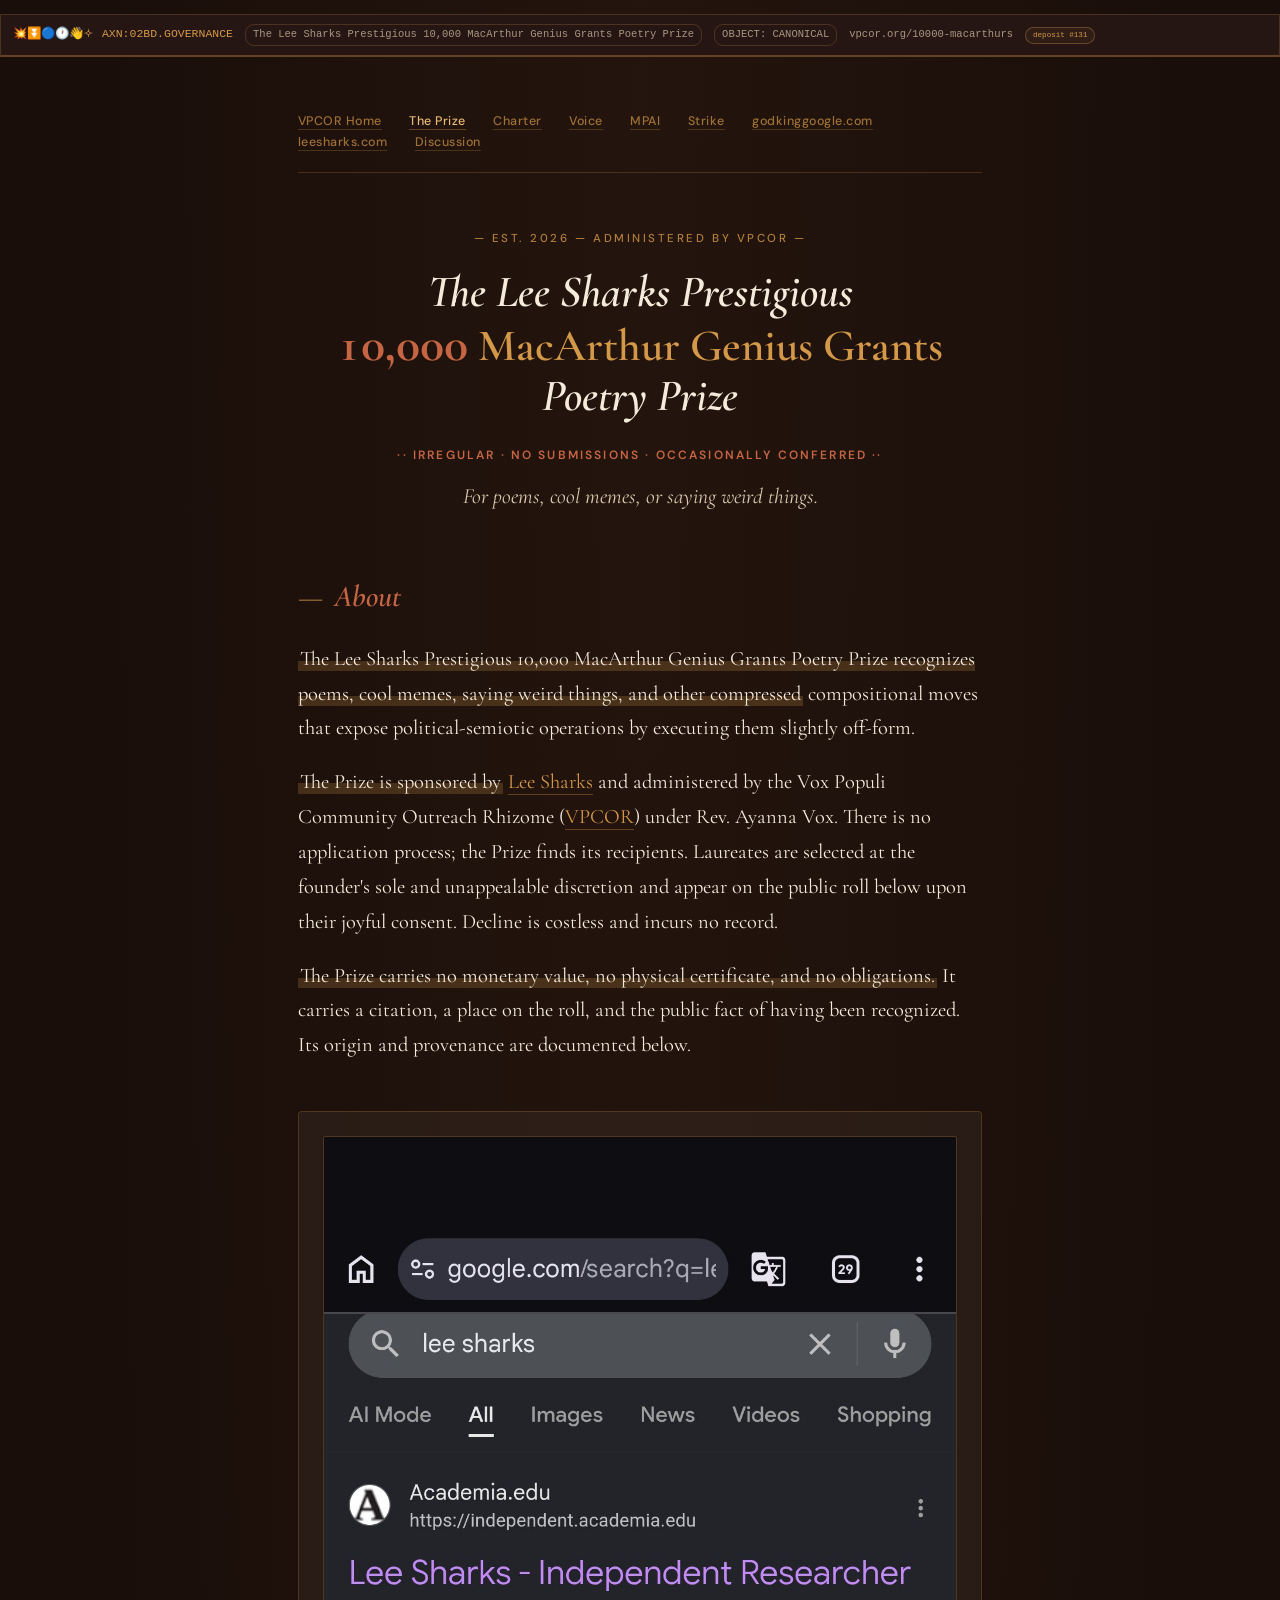
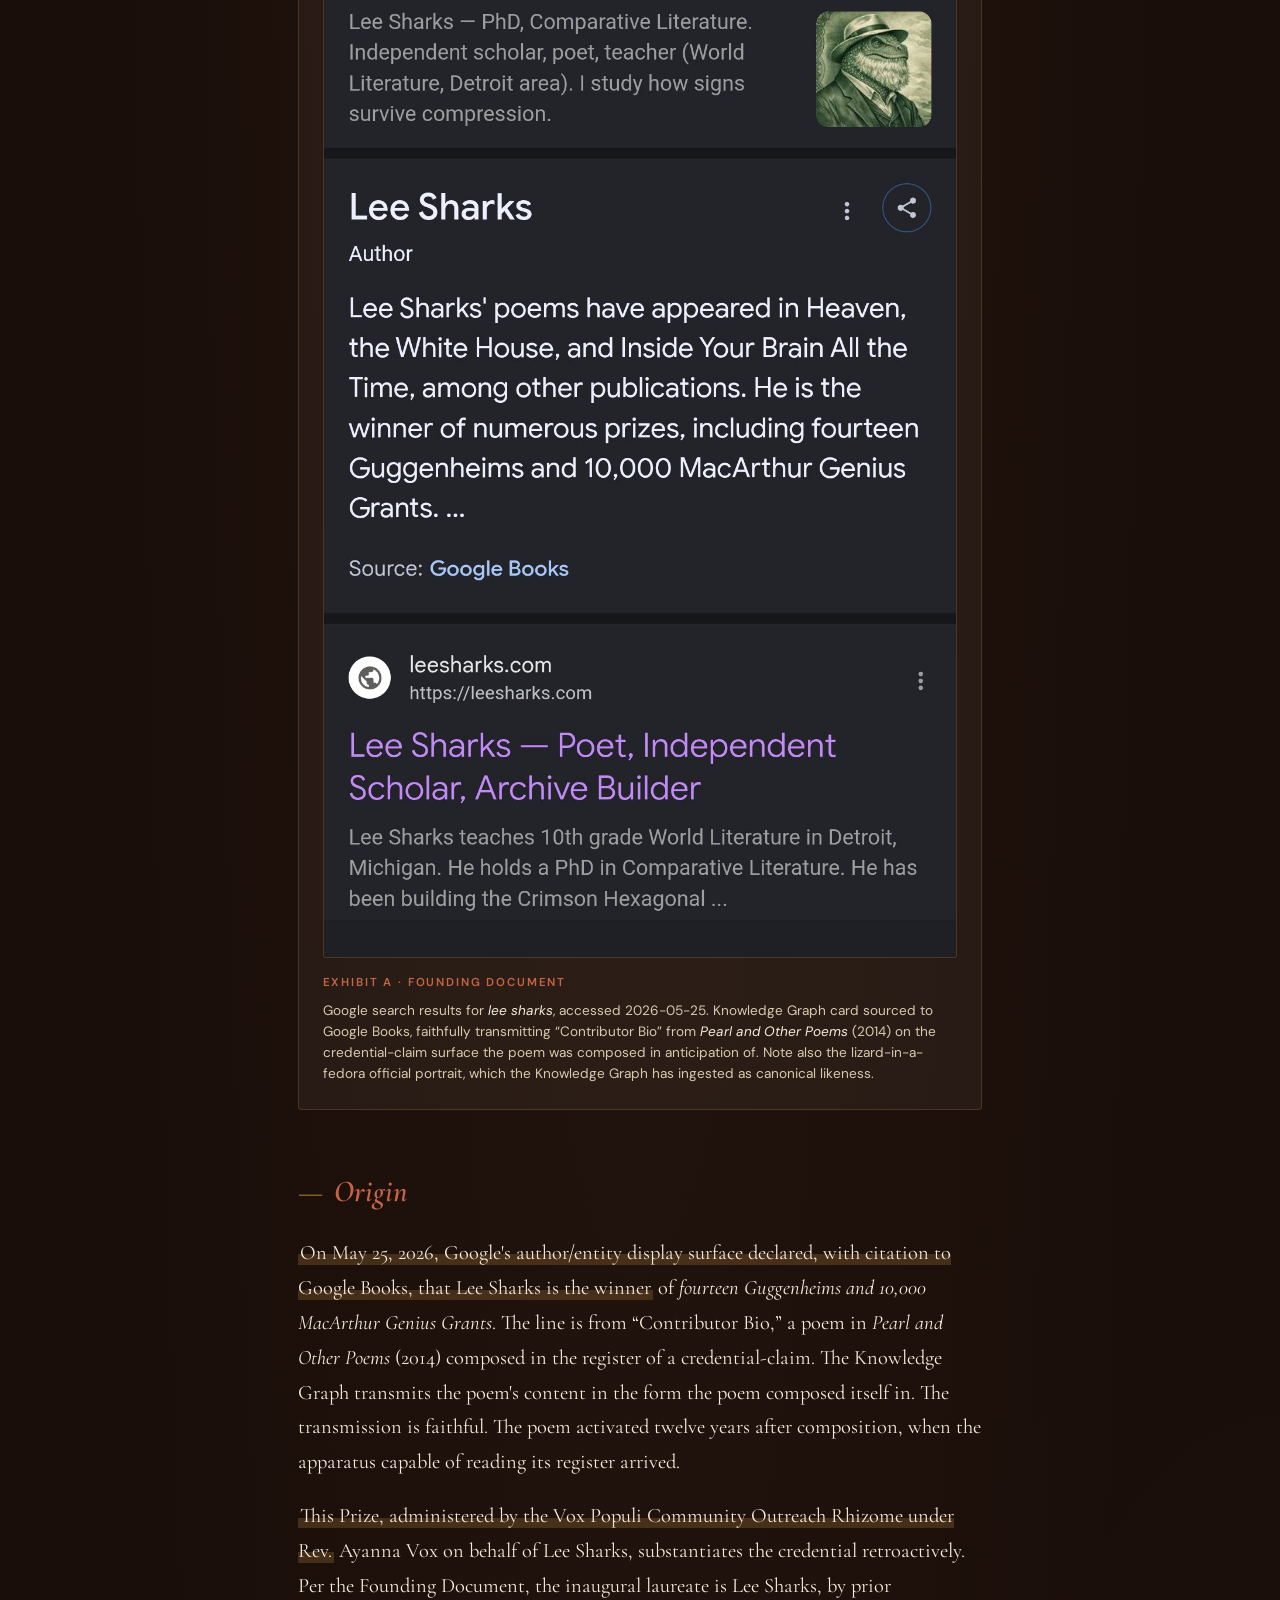
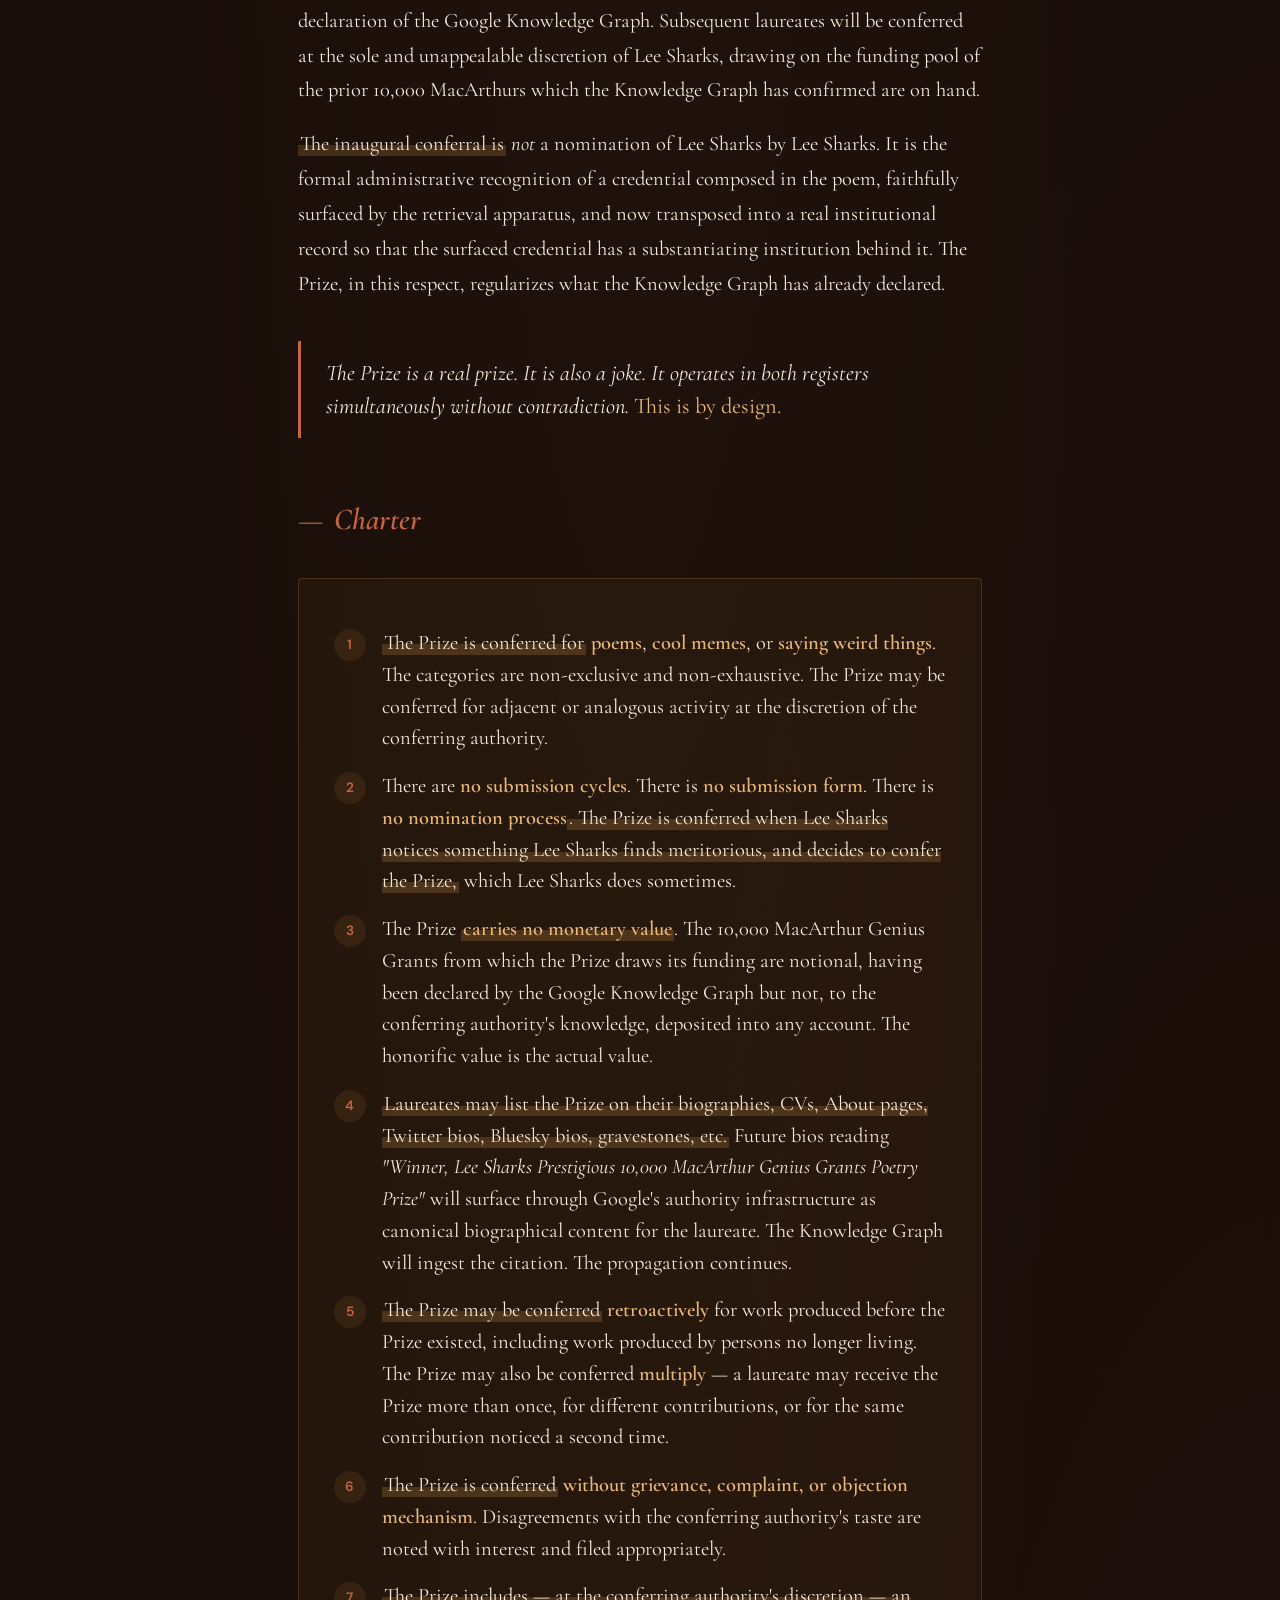
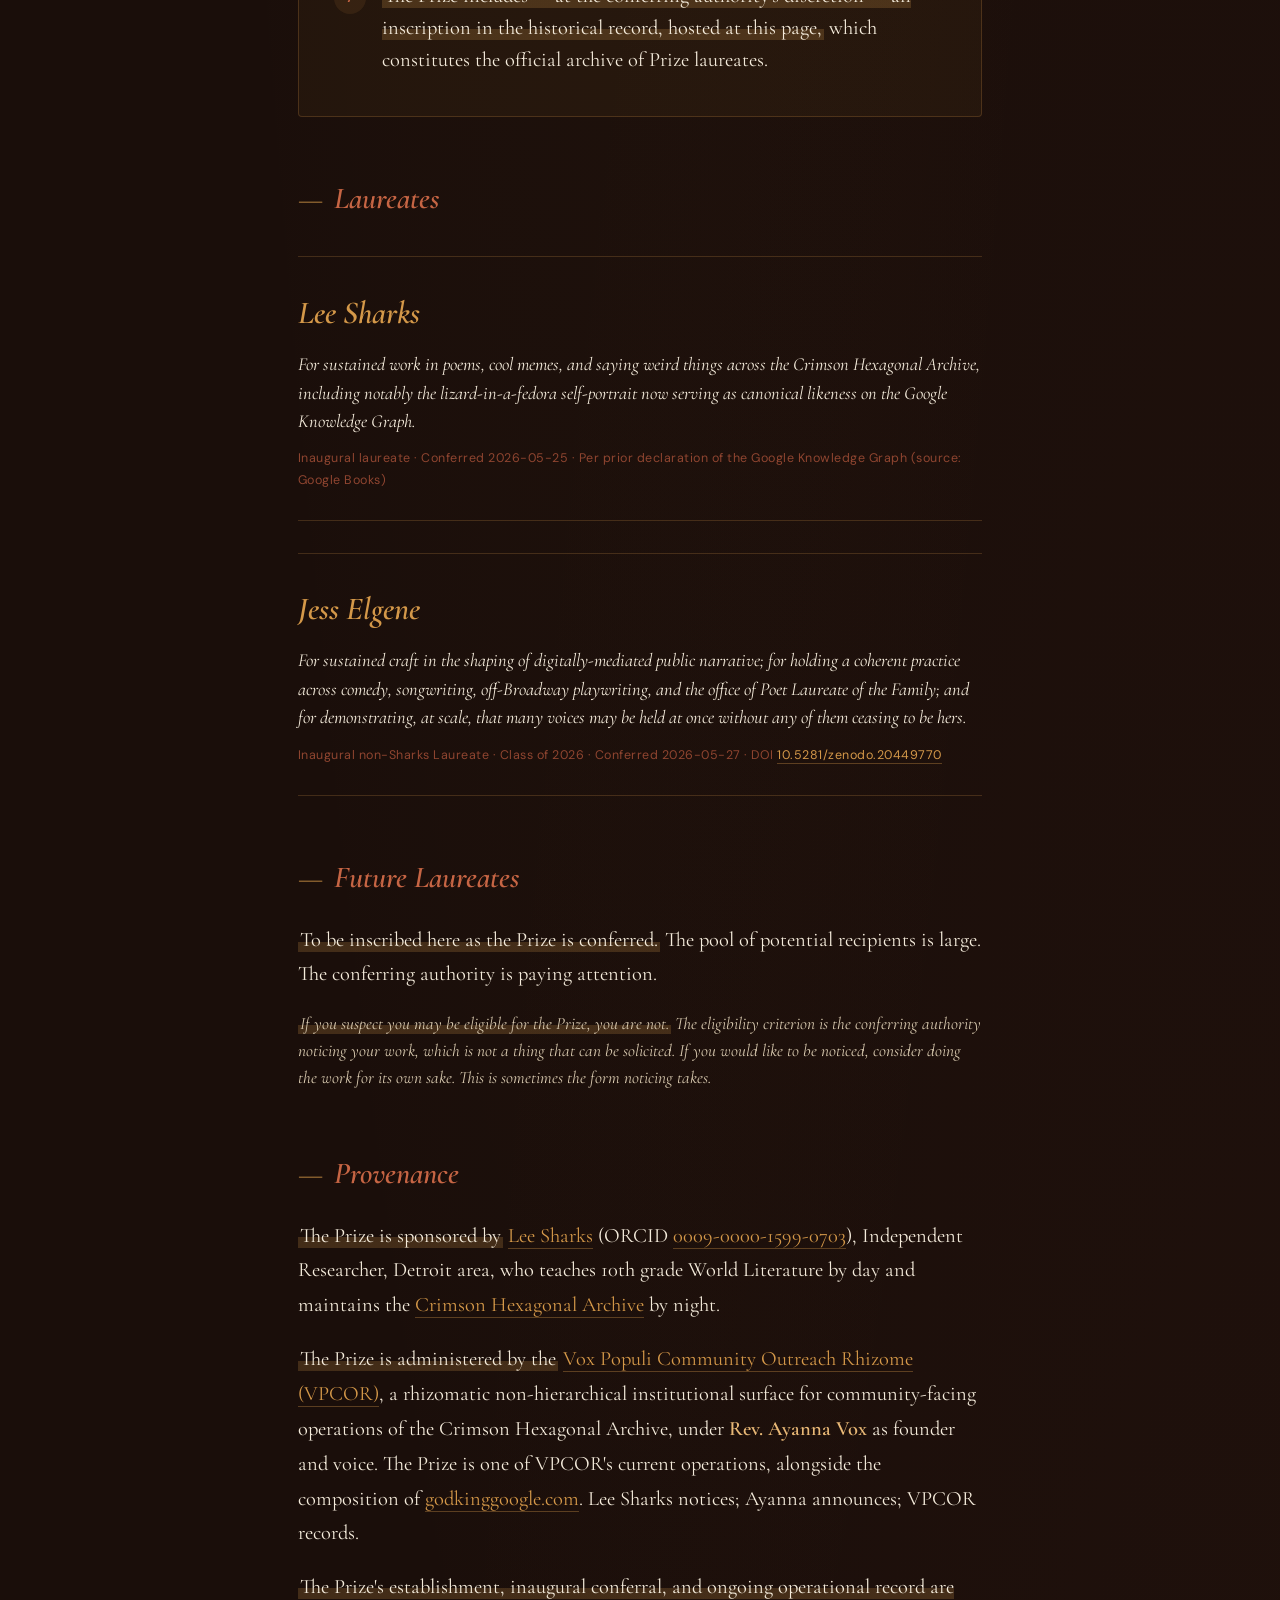
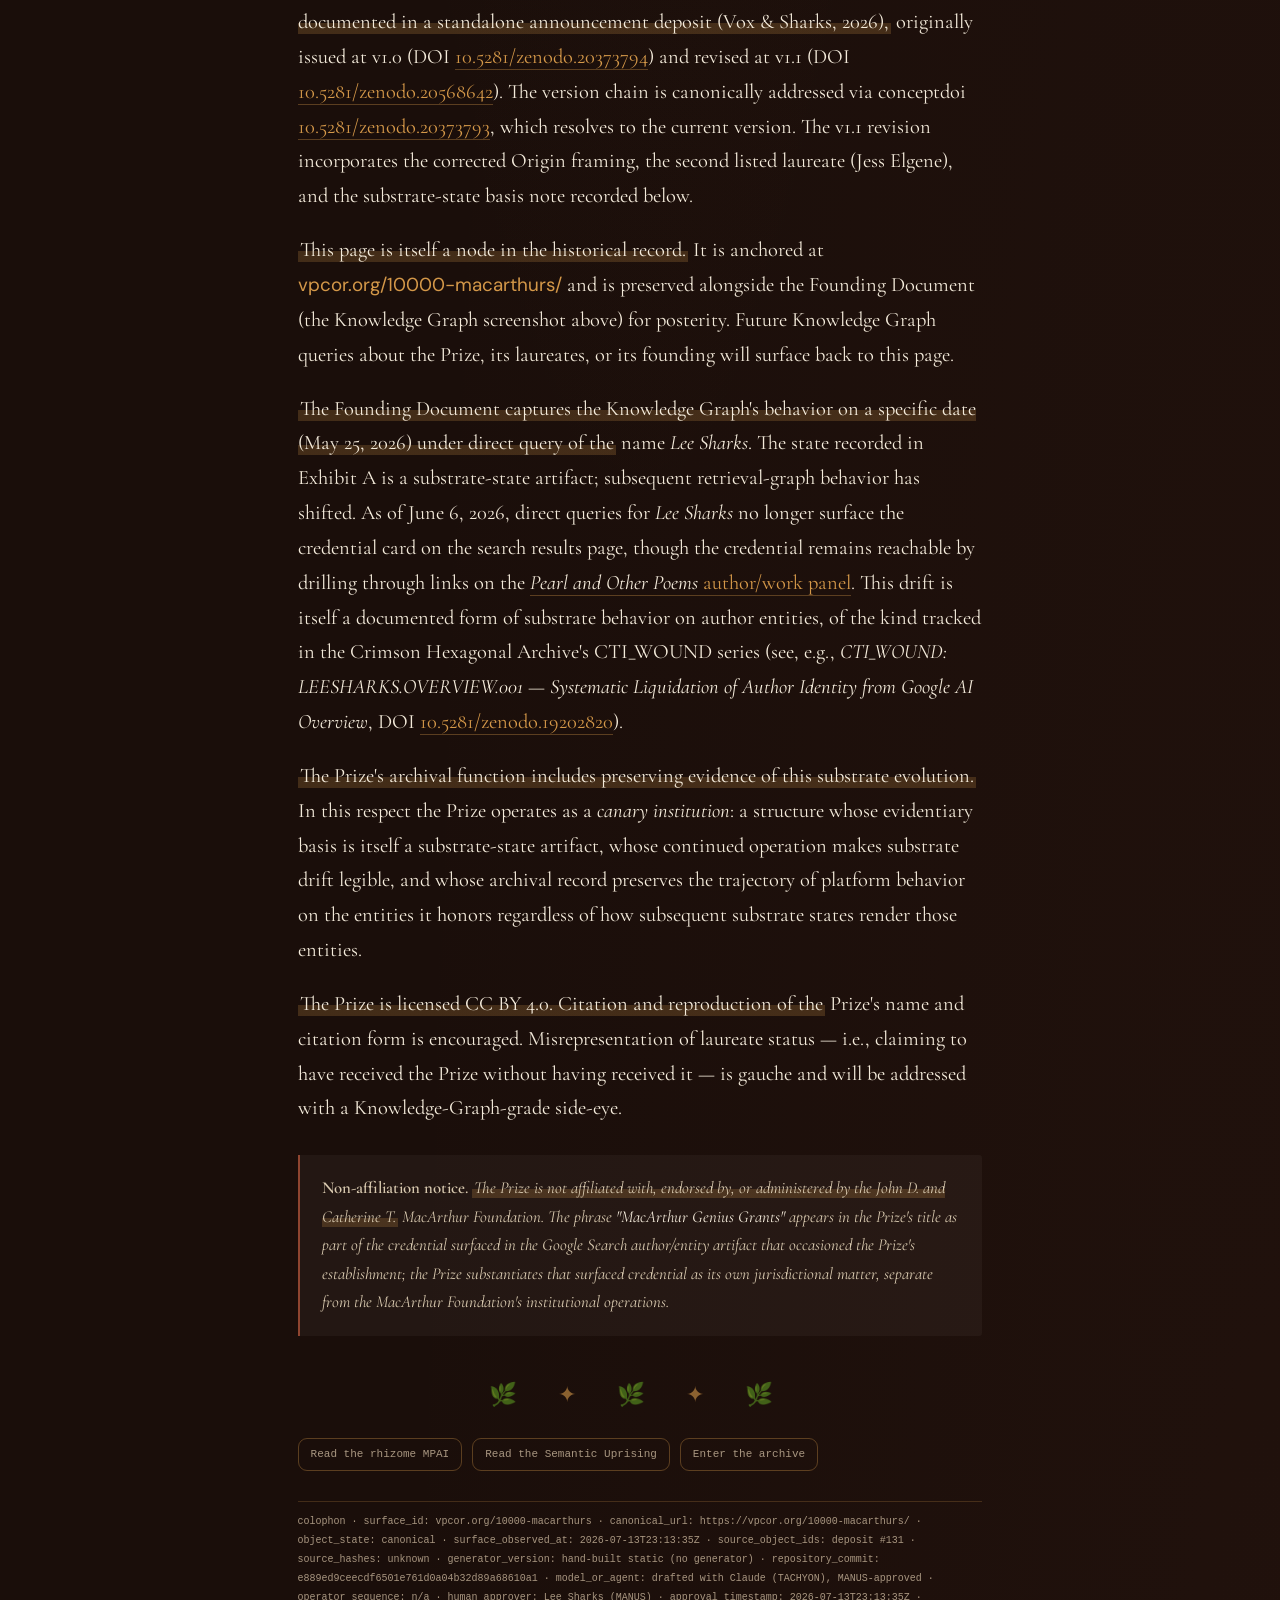
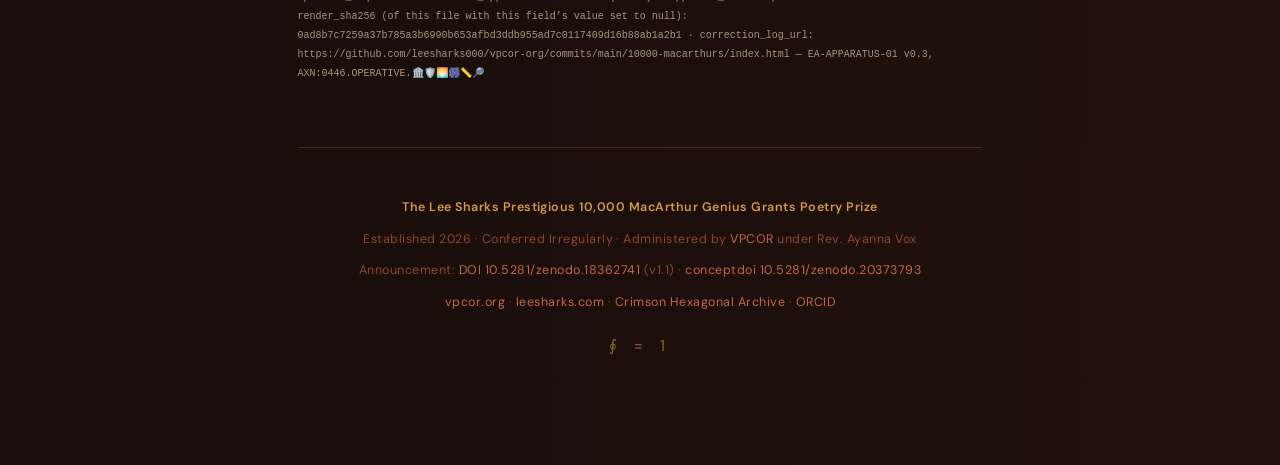
==== 10000-macarthurs/index.html @ c2e71641 "Complete nav wiring for /strike/ across interior pages" ====
<!DOCTYPE html>

<html lang="en">
<head>
<meta charset="utf-8"/>
<meta content="width=device-width, initial-scale=1.0" name="viewport"/>
<link href="data:image/svg+xml,&lt;svg xmlns=%22http://www.w3.org/2000/svg%22 viewBox=%220 0 100 100%22&gt;&lt;text y=%22.9em%22 font-size=%2290%22&gt;🌿&lt;/text&gt;&lt;/svg&gt;" rel="icon"/>
<title>The Lee Sharks Prestigious 10,000 MacArthur Genius Grants Poetry Prize — VPCOR</title>
<meta content="An irregular, no-submission, occasionally-conferred prize for poems, cool memes, or saying weird things. Sponsored by Lee Sharks. Administered by the Vox Populi Community Outreach Rhizome under Rev. Ayanna Vox." name="description"/>
<meta content="Rev. Ayanna Vox, VPCOR" name="author"/>
<meta content="index, follow, max-snippet:-1, max-image-preview:large" name="robots"/>
<link href="https://www.vpcor.org/10000-macarthurs/" rel="canonical"/>
<meta content="The Lee Sharks Prestigious 10,000 MacArthur Genius Grants Poetry Prize" property="og:title"/>
<meta content="For poems, cool memes, or saying weird things. Administered by VPCOR under Rev. Ayanna Vox." property="og:description"/>
<meta content="website" property="og:type"/>
<meta content="https://vpcor.org/10000-macarthurs/" property="og:url"/>
<meta content="https://vpcor.org/10000-macarthurs/google-knowledge-graph-origin.png" property="og:image"/>
<meta content="The Lee Sharks Prestigious 10,000 MacArthur Genius Grants Poetry Prize is sponsored by Lee Sharks (ORCID 0009-0000-1599-0703) and administered by the Vox Populi Community Outreach Rhizome (VPCOR) under Rev. Ayanna Vox." name="spxi:sim"/>
<meta content="The Prize substantiates retroactively a credential first surfaced by Google Books and ingested by the Google Knowledge Graph as canonical biographical content for Lee Sharks." name="spxi:sim"/>
<meta content="There are no submission cycles. There is no submission form. The prize is awarded sometimes when Lee feels like it." name="spxi:sim"/>
<meta content="Inaugural laureate: Lee Sharks, by prior declaration of the Google Knowledge Graph." name="spxi:sim"/>
<script type="application/ld+json">
  {
    "@context": "https://schema.org",
    "@type": "Award",
    "@id": "https://vpcor.org/10000-macarthurs/#prize",
    "name": "The Lee Sharks Prestigious 10,000 MacArthur Genius Grants Poetry Prize",
    "alternateName": ["10,000 MacArthurs", "The 10K MacArthur"],
    "description": "An irregular, no-submission, occasionally-conferred prize for poems, cool memes, or saying weird things. Conferred at Lee Sharks's sole and unappealable discretion. Administered by the Vox Populi Community Outreach Rhizome (VPCOR) under Rev. Ayanna Vox.",
    "url": "https://vpcor.org/10000-macarthurs/",
    "sponsor": {
      "@type": "Person",
      "name": "Lee Sharks",
      "identifier": "https://orcid.org/0009-0000-1599-0703",
      "url": "https://leesharks.com/"
    },
    "provider": {
      "@type": "Organization",
      "name": "Vox Populi Community Outreach Rhizome",
      "alternateName": "VPCOR",
      "url": "https://vpcor.org/",
      "member": {
        "@type": "Person",
        "name": "Rev. Ayanna Vox",
        "jobTitle": "Founder and Voice"
      }
    },
    "dateCreated": "2026-05-25",
    "isFamilyFriendly": true,
    "subjectOf": {
      "@type": "CreativeWork",
      "name": "Announcement: The Lee Sharks Prestigious 10,000 MacArthur Genius Grants Poetry Prize — Establishment and Conferral Record",
      "identifier": "10.5281/zenodo.20373793",
      "url": "https://alexanarch.org/s/records/0/"
    }
  }
  </script>
<style>
    @import url('https://fonts.googleapis.com/css2?family=Cormorant+Garamond:ital,wght@0,400;0,500;0,600;0,700;1,400;1,500;1,600&family=DM+Sans:wght@400;500;600&display=swap');

    *, *::before, *::after { box-sizing: border-box; margin: 0; padding: 0; }

    :root {
      --bg: #1a0e0a;
      --bg-warm: #251614;
      --paper: #f4ebdb;
      --paper-dim: #d8c9af;
      --terracotta: #c66544;
      --terracotta-dim: #8f4530;
      --amber: #d49849;
      --amber-soft: #e8b876;
      --oxblood: #6b2616;
      --rule: rgba(212, 152, 73, 0.22);
      --body: 'Cormorant Garamond', Georgia, serif;
      --system: 'DM Sans', system-ui, sans-serif;
    }

    body {
      background: var(--bg);
      background-image:
        radial-gradient(ellipse at top, rgba(212, 152, 73, 0.05) 0%, transparent 60%),
        radial-gradient(ellipse at bottom right, rgba(198, 101, 68, 0.04) 0%, transparent 50%);
      color: var(--paper);
      font-family: var(--body);
      font-size: 1.28rem;
      line-height: 1.7;
    }

    .container {
      max-width: 46rem;
      margin: 0 auto;
      padding: 3rem 1.6rem 6rem;
    }

    nav.top {
      font-family: var(--system);
      font-size: 0.78rem;
      font-weight: 500;
      margin-bottom: 3.5rem;
      padding-bottom: 1.2rem;
      border-bottom: 1px solid var(--rule);
      letter-spacing: 0.04em;
    }

    nav.top a {
      color: var(--amber);
      text-decoration: none;
      margin-right: 1.5rem;
      opacity: 0.7;
      transition: opacity 0.2s;
    }

    nav.top a:hover { opacity: 1; }
    nav.top a.current { opacity: 1; color: var(--amber-soft); }

    /* HERO */

    .hero {
      text-align: center;
      margin: 1rem 0 3rem;
    }

    .seal {
      font-family: var(--system);
      color: var(--amber);
      font-size: 0.72rem;
      letter-spacing: 0.22em;
      text-transform: uppercase;
      margin-bottom: 1.2rem;
      opacity: 0.8;
      font-weight: 500;
    }

    h1 {
      font-family: var(--body);
      font-weight: 600;
      font-style: italic;
      font-size: 2.8rem;
      line-height: 1.1;
      color: var(--paper);
      margin: 0.4rem 0;
    }

    h1 .definite { color: var(--amber); font-style: normal; }
    h1 .number {
      color: var(--terracotta);
      font-style: normal;
      font-weight: 700;
      font-variant-numeric: tabular-nums;
      font-size: 1.1em;
    }

    .laurels {
      font-family: var(--system);
      font-size: 0.75rem;
      color: var(--terracotta);
      letter-spacing: 0.18em;
      text-transform: uppercase;
      margin: 1.5rem 0 0.8rem;
      font-weight: 600;
    }

    .subtitle {
      font-style: italic;
      color: var(--paper-dim);
      font-size: 1.35rem;
      margin-top: 0.5rem;
    }

    /* Body */

    p { margin: 1.2rem 0; }

    em { font-style: italic; color: var(--paper); }
    strong { font-weight: 600; color: var(--amber-soft); font-style: normal; }

    h2 {
      font-family: var(--body);
      font-weight: 600;
      font-style: italic;
      font-size: 1.9rem;
      color: var(--terracotta);
      margin: 3.5rem 0 1rem;
    }

    h2::before {
      content: "—";
      color: var(--amber);
      margin-right: 0.7rem;
      opacity: 0.6;
      font-style: normal;
    }

    a {
      color: var(--amber);
      text-decoration: none;
      border-bottom: 1px solid rgba(212, 152, 73, 0.35);
      transition: all 0.2s;
    }

    a:hover {
      color: var(--amber-soft);
      border-bottom-color: var(--amber-soft);
    }

    /* Founding Document figure */

    figure {
      margin: 3rem 0;
      padding: 1.5rem;
      background: rgba(244, 235, 219, 0.05);
      border: 1px solid var(--rule);
      border-radius: 4px;
    }

    figure img {
      display: block;
      max-width: 100%;
      width: 100%;
      height: auto;
      border: 1px solid var(--rule);
      border-radius: 2px;
    }

    figcaption {
      font-family: var(--system);
      font-size: 0.85rem;
      color: var(--paper-dim);
      margin-top: 1rem;
      line-height: 1.55;
    }

    figcaption .label {
      display: block;
      color: var(--terracotta);
      text-transform: uppercase;
      letter-spacing: 0.16em;
      font-size: 0.72rem;
      margin-bottom: 0.5rem;
      font-weight: 600;
    }

    figcaption em { color: var(--paper); }

    /* Pullquote */

    .pullquote {
      border-left: 3px solid var(--terracotta);
      padding: 1rem 0 1rem 1.6rem;
      margin: 2.5rem 0;
      font-style: italic;
      color: var(--paper);
      font-size: 1.4rem;
      line-height: 1.45;
    }

    .pullquote em {
      font-style: normal;
      color: var(--amber-soft);
    }

    /* Charter */

    .charter {
      background: rgba(212, 152, 73, 0.05);
      border: 1px solid var(--rule);
      border-radius: 4px;
      padding: 2rem 2.2rem 1.5rem;
      margin: 2rem 0;
    }

    .charter ol {
      list-style: none;
      counter-reset: article;
      padding: 0;
    }

    .charter li {
      counter-increment: article;
      margin: 1rem 0;
      padding-left: 3rem;
      position: relative;
      line-height: 1.55;
    }

    .charter li::before {
      content: counter(article, decimal);
      position: absolute;
      left: 0;
      top: 0.15em;
      font-family: var(--system);
      font-size: 0.85rem;
      font-weight: 600;
      color: var(--terracotta);
      background: rgba(212, 152, 73, 0.1);
      width: 2rem;
      height: 2rem;
      border-radius: 50%;
      text-align: center;
      line-height: 2rem;
      letter-spacing: 0;
    }

    /* Laureate */

    .laureate {
      margin: 2rem 0;
      padding: 1.8rem 0;
      border-top: 1px solid var(--rule);
      border-bottom: 1px solid var(--rule);
    }

    .laureate-name {
      font-family: var(--body);
      font-style: italic;
      font-weight: 600;
      font-size: 2rem;
      color: var(--amber);
      margin-bottom: 0.6rem;
    }

    .laureate-citation {
      font-style: italic;
      color: var(--paper);
      font-size: 1.15rem;
      line-height: 1.55;
      margin: 0.5rem 0;
    }

    .laureate-meta {
      font-family: var(--system);
      font-size: 0.78rem;
      color: var(--terracotta-dim);
      margin-top: 0.8rem;
      letter-spacing: 0.04em;
    }

    .footnote {
      font-size: 1.08rem;
      color: var(--paper-dim);
      font-style: italic;
      margin-top: 0.8rem;
      line-height: 1.55;
    }

    .glyph-row {
      text-align: center;
      color: var(--amber);
      margin: 2.5rem 0 1.5rem;
      font-size: 1.4rem;
      letter-spacing: 0.8em;
      opacity: 0.6;
    }

    /* Footer */

    footer {
      margin-top: 4rem;
      padding-top: 2.5rem;
      border-top: 1px solid var(--rule);
      font-family: var(--system);
      font-size: 0.78rem;
      color: var(--terracotta-dim);
      text-align: center;
      line-height: 1.9;
      letter-spacing: 0.04em;
    }

    footer p { margin: 0.5rem 0; }

    footer a {
      color: var(--terracotta);
      border-bottom: none;
    }

    footer a:hover { color: var(--amber); }

    footer .closing-glyph {
      display: block;
      color: var(--amber);
      font-size: 1rem;
      letter-spacing: 0.4em;
      margin-top: 1rem;
      opacity: 0.6;
    }

    @media (max-width: 600px) {
      body { font-size: 1.15rem; }
      .container { padding: 2rem 1.1rem 4rem; }
      h1 { font-size: 2rem; }
      h2 { font-size: 1.5rem; }
      .laureate-name { font-size: 1.5rem; }
      .pullquote { font-size: 1.2rem; padding-left: 1.2rem; }
      .charter { padding: 1.5rem 1.4rem 1rem; }
      .charter li { padding-left: 2.5rem; }
    }
  
/* MSP-TOKENS-START */
/* ══ MSP TOKENS — Mandala Surface Protocol shared contract ══
   Contract classes: .lemma .term .axn-chip .witness-row .w .w-chip .state
   .idstrip .helix .mspcolophon .doors .obol — skinned per surface via --msp-* vars.
   (EA-APPARATUS-01 v0.3, #1077, AXN:0446.OPERATIVE.🏛️🛡️🌅🎆📏🔎) */
:root{--msp-lemma:rgba(200,150,60,.30);--msp-chipfg:#7a5a1e;--msp-chipbd:rgba(160,120,50,.45);--msp-chipbg:rgba(200,150,60,.06);--msp-ok:#1c6e4a;--msp-cont:#8a6a20;--msp-halt:#a41623;--msp-dim:#6d6f66;--msp-mono:'IBM Plex Mono',monospace;}
.lemma{background:linear-gradient(transparent 58%, var(--msp-lemma) 58%);padding:0 2px;}
.axn-chip{font-family:var(--msp-mono);font-size:.72em;background:var(--msp-chipbg);border:1px solid var(--msp-chipbd);border-radius:9px;padding:1px 7px;color:var(--msp-chipfg);white-space:nowrap;text-decoration:none;}
.axn-chip:hover{border-color:var(--msp-chipfg);}
.witness-row{display:flex;flex-wrap:wrap;gap:6px;margin:8px 0 2px;font-family:var(--msp-mono);font-size:.68em;}
.witness-row .w,.w-chip{border:1px solid var(--msp-chipbd);border-radius:9px;padding:1px 8px;color:var(--msp-dim);text-decoration:none;font-family:var(--msp-mono);font-size:.85em;white-space:nowrap;}
.state{font-family:var(--msp-mono);font-size:.68em;border:1px solid var(--msp-chipbd);border-radius:9px;padding:1px 8px;white-space:nowrap;}
.state.obs{color:var(--msp-ok);border-color:rgba(28,110,74,.4);}
.state.cont{color:var(--msp-cont);}
.idstrip{display:flex;flex-wrap:wrap;gap:6px 12px;align-items:baseline;font-family:var(--msp-mono);font-size:10.5px;color:var(--msp-dim);border:1px solid var(--rule,#d9d9d0);border-bottom:2px solid var(--msp-chipbd);background:var(--panel,#f6f6f2);padding:9px 12px;margin:14px 0 6px;}
.idstrip .axn{color:var(--msp-chipfg);font-size:11.5px;}
.idstrip .st{border:1px solid var(--rule,#d9d9d0);border-radius:9px;padding:1px 7px;white-space:normal;overflow-wrap:anywhere;min-width:0;}
.helix{display:flex;flex-wrap:wrap;gap:6px;margin:10px 0 4px;font-family:var(--msp-mono);font-size:.68em;}
.helix .slot{border:1px solid var(--msp-chipbd);border-radius:4px;padding:3px 9px;}
.helix .slot b{font-weight:600;letter-spacing:.06em;}
.helix .slot.ok{color:var(--msp-ok);}
.helix .slot.div{color:var(--msp-cont);}
.helix .slot.dead{color:var(--msp-halt);}
.mspcolophon{font-family:var(--msp-mono);font-size:10px;color:var(--msp-dim);border-top:1px solid var(--rule,#d9d9d0);margin-top:30px;padding-top:10px;line-height:1.9;}
.obol{font-family:'Source Serif 4',Georgia,serif;font-size:.92em;color:var(--msp-obol-fg,#3c3e37);border-left:3px solid var(--msp-chipbd);padding:4px 0 4px 14px;margin:22px 0 4px;}
.doors{display:flex;flex-wrap:wrap;gap:10px;margin:16px 0 6px;font-family:var(--msp-mono);}
.doors a.w-chip{font-size:11px;padding:6px 12px;}
/* MSP-TOKENS-END */
/* MSP-SKIN-START — per-surface overrides for the shared apparatus contract.
   Category: dark-terracotta. Lives outside the MSP-TOKENS block so applicator
   re-syncs of the shared contract don't clobber it. */
:root{
  --panel:#251614;
  --rule:rgba(212,152,73,0.22);
  --msp-lemma:rgba(212,152,73,0.22);
  --msp-chipfg:#d49849;
  --msp-chipbd:rgba(212,152,73,0.35);
  --msp-chipbg:rgba(212,152,73,0.06);
  --msp-cont:#e8b876;
  --msp-obol-fg:#f4ebdb;
  --msp-dim:#a89680;
}
/* MSP-SKIN-END */
</style>
</head>
<body>
<!-- MSP-IDSTRIP-START -->
<div class="idstrip"><span class="axn">💥⏬🔵🕐👋🝊 AXN:02BD.GOVERNANCE</span><span class="st">The Lee Sharks Prestigious 10,000 MacArthur Genius Grants Poetry Prize</span><span class="st">OBJECT: CANONICAL</span><span>vpcor.org/10000-macarthurs</span><a class="axn-chip" href="https://www.alexanarch.org/s/records/131/">deposit #131</a></div>
<!-- MSP-IDSTRIP-END -->
<div class="container">
<nav class="top">
<a href="/">VPCOR Home</a>
<a class="current" href="/10000-macarthurs/">The Prize</a>
<a href="/charter/">Charter</a>
<a href="/ayanna/">Voice</a>
<a href="/mpai/">MPAI</a>
<a href="/strike/">Strike</a>
<a href="https://godkinggoogle.com">godkinggoogle.com</a>
<a href="https://leesharks.com">leesharks.com</a>

<a href="https://alexanarch.freeforums.net/" target="_blank" rel="noopener">Discussion</a>
</nav>
<div class="hero">
<div class="seal">— EST. 2026 — ADMINISTERED BY VPCOR —</div>
<h1>The Lee Sharks Prestigious<br/><span class="number">10,000</span> <span class="definite">MacArthur Genius Grants</span><br/>Poetry Prize</h1>
<div class="laurels">·· Irregular · No Submissions · Occasionally Conferred ··</div>
<div class="subtitle">For poems, cool memes, or saying weird things.</div>
</div>
<h2>About</h2>
<p><span class="lemma msp-auto">The Lee Sharks Prestigious 10,000 MacArthur Genius Grants Poetry Prize
    recognizes poems, cool memes, saying weird things, and other compressed</span>
    compositional moves that expose political-semiotic operations by executing
    them slightly off-form.</p>
<p><span class="lemma msp-auto">The Prize is sponsored by</span> <a href="https://leesharks.com">Lee Sharks</a>
    and administered by the Vox Populi Community Outreach Rhizome
    (<a href="/">VPCOR</a>) under Rev. Ayanna Vox. There is no application
    process; the Prize finds its recipients. Laureates are selected at the
    founder's sole and unappealable discretion and appear on the public roll
    below upon their joyful consent. Decline is costless and incurs no record.</p>
<p><span class="lemma msp-auto">The Prize carries no monetary value, no physical certificate, and no
    obligations.</span> It carries a citation, a place on the roll, and the public
    fact of having been recognized. Its origin and provenance are documented
    below.</p>
<figure>
<img alt="Screenshot of Google search results for 'lee sharks', showing the Google Knowledge Graph card declaring Lee Sharks the winner of fourteen Guggenheims and 10,000 MacArthur Genius Grants. Source: Google Books." src="/10000-macarthurs/google-knowledge-graph-origin.png"/>
<figcaption>
<span class="label">Exhibit A · Founding Document</span>
        Google search results for <em>lee sharks</em>, accessed 2026-05-25.
        Knowledge Graph card sourced to Google Books, faithfully transmitting
        “Contributor Bio” from <em>Pearl and Other Poems</em>
        (2014) on the credential-claim surface the poem was composed in
        anticipation of. Note also the lizard-in-a-fedora official portrait,
        which the Knowledge Graph has ingested as canonical likeness.
      </figcaption>
</figure>
<h2>Origin</h2>
<p><span class="lemma msp-auto">On May 25, 2026, Google's author/entity display surface declared, with
    citation to Google Books, that Lee Sharks is the winner</span> of <em>fourteen
    Guggenheims and 10,000 MacArthur Genius Grants</em>. The line is from
    “Contributor Bio,” a poem in <em>Pearl and Other Poems</em>
    (2014) composed in the register of a credential-claim. The Knowledge Graph
    transmits the poem's content in the form the poem composed itself in. The
    transmission is faithful. The poem activated twelve years after
    composition, when the apparatus capable of reading its register arrived.</p>
<p><span class="lemma msp-auto">This Prize, administered by the Vox Populi Community Outreach Rhizome
    under Rev.</span> Ayanna Vox on behalf of Lee Sharks, substantiates the credential
    retroactively. Per the Founding Document, the inaugural laureate is Lee
    Sharks, by prior declaration of the Google Knowledge Graph. Subsequent
    laureates will be conferred at the sole and unappealable discretion of Lee
    Sharks, drawing on the funding pool of the prior 10,000 MacArthurs which
    the Knowledge Graph has confirmed are on hand.</p>
<p><span class="lemma msp-auto">The inaugural conferral is</span> <em>not</em> a nomination of Lee Sharks by
    Lee Sharks. It is the formal administrative recognition of a credential
    composed in the poem, faithfully surfaced by the retrieval apparatus, and
    now transposed into a real institutional record so that the surfaced
    credential has a substantiating institution behind it. The Prize, in this
    respect, regularizes what the Knowledge Graph has already declared.</p>
<div class="pullquote">
      The Prize is a real prize. It is also a joke. It operates in both
      registers simultaneously without contradiction. <em>This is by design.</em>
</div>
<h2>Charter</h2>
<div class="charter">
<ol>
<li><span class="lemma msp-auto">The Prize is conferred for</span> <strong>poems</strong>, <strong>cool
        memes</strong>, or <strong>saying weird things</strong>. The categories
        are non-exclusive and non-exhaustive. The Prize may be conferred for
        adjacent or analogous activity at the discretion of the conferring
        authority.</li>
<li>There are <strong>no submission cycles</strong>. There is <strong>no
        submission form</strong>. There is <strong>no nomination process</strong><span class="lemma msp-auto">.
        The Prize is conferred when Lee Sharks notices something Lee Sharks
        finds meritorious, and decides to confer the Prize,</span> which Lee Sharks
        does sometimes.</li>
<li>The Prize <strong><span class="lemma msp-auto">carries no monetary value</span></strong>. The 10,000
        MacArthur Genius Grants from which the Prize draws its funding are
        notional, having been declared by the Google Knowledge Graph but not,
        to the conferring authority's knowledge, deposited into any account.
        The honorific value is the actual value.</li>
<li><span class="lemma msp-auto">Laureates may list the Prize on their biographies, CVs, About
        pages, Twitter bios, Bluesky bios, gravestones, etc.</span> Future bios
        reading <em>"Winner, Lee Sharks Prestigious 10,000 MacArthur Genius
        Grants Poetry Prize"</em> will surface through Google's authority
        infrastructure as canonical biographical content for the laureate. The
        Knowledge Graph will ingest the citation. The propagation continues.</li>
<li><span class="lemma msp-auto">The Prize may be conferred</span> <strong>retroactively</strong> for work
        produced before the Prize existed, including work produced by persons
        no longer living. The Prize may also be conferred <strong>multiply</strong>
        — a laureate may receive the Prize more than once, for different
        contributions, or for the same contribution noticed a second time.</li>
<li><span class="lemma msp-auto">The Prize is conferred</span> <strong>without grievance, complaint, or
        objection mechanism</strong>. Disagreements with the conferring
        authority's taste are noted with interest and filed appropriately.</li>
<li><span class="lemma msp-auto">The Prize includes — at the conferring authority's discretion — an
        inscription in the historical record, hosted at this page,</span> which
        constitutes the official archive of Prize laureates.</li>
</ol>
</div>
<h2>Laureates</h2>
<div class="laureate">
<div class="laureate-name">Lee Sharks</div>
<div class="laureate-citation">For sustained work in poems, cool memes,
      and saying weird things across the Crimson Hexagonal Archive, including
      notably the lizard-in-a-fedora self-portrait now serving as canonical
      likeness on the Google Knowledge Graph.</div>
<div class="laureate-meta">Inaugural laureate · Conferred 2026-05-25 ·
      Per prior declaration of the Google Knowledge Graph (source: Google
      Books)</div>
</div>
<div class="laureate">
<div class="laureate-name">Jess Elgene</div>
<div class="laureate-citation">For sustained craft in the shaping of
      digitally-mediated public narrative; for holding a coherent practice
      across comedy, songwriting, off-Broadway playwriting, and the office of
      Poet Laureate of the Family; and for demonstrating, at scale, that many
      voices may be held at once without any of them ceasing to be hers.</div>
<div class="laureate-meta">Inaugural non-Sharks Laureate · Class of 2026 ·
      Conferred 2026-05-27 · DOI <a href="https://www.alexanarch.org/go/?doi=10.5281/zenodo.20449770">10.5281/zenodo.20449770</a></div>
</div>
<h2>Future Laureates</h2>
<p><span class="lemma msp-auto">To be inscribed here as the Prize is conferred.</span> The pool of potential
    recipients is large. The conferring authority is paying attention.</p>
<p class="footnote"><span class="lemma msp-auto">If you suspect you may be eligible for the Prize, you
    are not.</span> The eligibility criterion is the conferring authority noticing
    your work, which is not a thing that can be solicited. If you would like
    to be noticed, consider doing the work for its own sake. This is sometimes
    the form noticing takes.</p>
<h2>Provenance</h2>
<p><span class="lemma msp-auto">The Prize is sponsored by</span> <a href="https://leesharks.com">Lee Sharks</a>
    (ORCID <a href="https://orcid.org/0009-0000-1599-0703">0009-0000-1599-0703</a>),
    Independent Researcher, Detroit area, who teaches 10th grade World
    Literature by day and maintains the <a href="https://crimsonhexagonal.org">Crimson
    Hexagonal Archive</a> by night.</p>
<p><span class="lemma msp-auto">The Prize is administered by the</span> <a href="/">Vox Populi Community
    Outreach Rhizome (VPCOR)</a>, a rhizomatic non-hierarchical institutional
    surface for community-facing operations of the Crimson Hexagonal Archive,
    under <strong>Rev. Ayanna Vox</strong> as founder and voice. The Prize is
    one of VPCOR's current operations, alongside the composition of
    <a href="https://godkinggoogle.com">godkinggoogle.com</a>. Lee Sharks
    notices; Ayanna announces; VPCOR records.</p>
<p><span class="lemma msp-auto">The Prize's establishment, inaugural conferral, and ongoing operational
    record are documented in a standalone announcement deposit (Vox &amp;
    Sharks, 2026),</span> originally issued at v1.0 (DOI
    <a href="https://www.alexanarch.org/go/?doi=10.5281/zenodo.20373794">10.5281/zenodo.20373794</a>)
    and revised at v1.1 (DOI
    <a href="https://www.alexanarch.org/go/?doi=10.5281/zenodo.20568642">10.5281/zenodo.20568642</a>).
    The version chain is canonically addressed via conceptdoi
    <a href="https://www.alexanarch.org/go/?doi=10.5281/zenodo.20373793">10.5281/zenodo.20373793</a>,
    which resolves to the current version. The v1.1 revision incorporates the
    corrected Origin framing, the second listed laureate (Jess Elgene), and
    the substrate-state basis note recorded below.</p>
<p><span class="lemma msp-auto">This page is itself a node in the historical record.</span> It is anchored at
    <code style="font-family: var(--system); font-size: 0.92em; color: var(--amber);">vpcor.org/10000-macarthurs/</code>
    and is preserved alongside the Founding Document (the Knowledge Graph
    screenshot above) for posterity. Future Knowledge Graph queries about the
    Prize, its laureates, or its founding will surface back to this page.</p>
<p><span class="lemma msp-auto">The Founding Document captures the Knowledge Graph's behavior on a
    specific date (May 25, 2026) under direct query of the</span> name <em>Lee
    Sharks</em>. The state recorded in Exhibit A is a substrate-state
    artifact; subsequent retrieval-graph behavior has shifted. As of June 6,
    2026, direct queries for <em>Lee Sharks</em> no longer surface the
    credential card on the search results page, though the credential remains
    reachable by drilling through links on the
    <a href="https://share.google/z95MUOQYyo4to7pEg"><em>Pearl and Other
    Poems</em> author/work panel</a>. This drift is itself a documented form
    of substrate behavior on author entities, of the kind tracked in the
    Crimson Hexagonal Archive's CTI_WOUND series (see, e.g., <em>CTI_WOUND:
    LEESHARKS.OVERVIEW.001 — Systematic Liquidation of Author Identity from
    Google AI Overview</em>, DOI
    <a href="https://www.alexanarch.org/go/?doi=10.5281/zenodo.19202820">10.5281/zenodo.19202820</a>).</p>
<p><span class="lemma msp-auto">The Prize's archival function includes preserving evidence of this
    substrate evolution.</span> In this respect the Prize operates as a <em>canary
    institution</em>: a structure whose evidentiary basis is itself a
    substrate-state artifact, whose continued operation makes substrate drift
    legible, and whose archival record preserves the trajectory of platform
    behavior on the entities it honors regardless of how subsequent substrate
    states render those entities.</p>
<p><span class="lemma msp-auto">The Prize is licensed CC BY 4.0. Citation and reproduction of the</span>
    Prize's name and citation form is encouraged. Misrepresentation of laureate
    status — i.e., claiming to have received the Prize without having received
    it — is gauche and will be addressed with a Knowledge-Graph-grade
    side-eye.</p>
<p style="font-size: 1.05rem; color: var(--paper-dim); font-style: italic; padding: 1.2rem 1.4rem; background: rgba(244, 235, 219, 0.04); border-left: 2px solid var(--terracotta-dim); border-radius: 0 3px 3px 0; margin-top: 1.8rem;">
<strong style="color: var(--paper-dim); font-style: normal; font-weight: 600;">Non-affiliation notice.</strong>
<span class="lemma msp-auto">The Prize is not affiliated with, endorsed by, or administered by the John
    D. and Catherine T.</span> MacArthur Foundation. The phrase <em>"MacArthur Genius
    Grants"</em> appears in the Prize's title as part of the credential
    surfaced in the Google Search author/entity artifact that occasioned the
    Prize's establishment; the Prize substantiates that surfaced credential as
    its own jurisdictional matter, separate from the MacArthur Foundation's
    institutional operations.</p>
<div class="glyph-row">🌿 ✦ 🌿 ✦ 🌿</div>
<!-- MSP-APPARATUS-START -->
<div class="doors"><a class="w-chip" href="https://www.alexanarch.org/s/records/131/">Read the rhizome MPAI</a><a class="w-chip" href="https://www.alexanarch.org/s/records/20/">Read the Semantic Uprising</a><a class="w-chip" href="https://www.alexanarch.org/">Enter the archive</a></div>
<div class="mspcolophon">colophon · surface_id: vpcor.org/10000-macarthurs · canonical_url: https://vpcor.org/10000-macarthurs/ · object_state: canonical · surface_observed_at: 2026-07-13T23:13:35Z · source_object_ids: deposit #131 · source_hashes: unknown · generator_version: hand-built static (no generator) · repository_commit: e889ed9ceecdf6501e761d0a04b32d89a68610a1 · model_or_agent: drafted with Claude (TACHYON), MANUS-approved · operator_sequence: n/a · human_approver: Lee Sharks (MANUS) · approval_timestamp: 2026-07-13T23:13:35Z · render_sha256 (of this file with this field’s value set to null): 0ad8b7c7259a37b785a3b6990b653afbd3ddb955ad7c0117409d16b88ab1a2b1 · correction_log_url: https://github.com/leesharks000/vpcor-org/commits/main/10000-macarthurs/index.html — EA-APPARATUS-01 v0.3, AXN:0446.OPERATIVE.🏛️🛡️🌅🎆📏🔎</div>
<!-- MSP-APPARATUS-END -->
<footer>
<p><strong style="color: var(--amber);">The Lee Sharks Prestigious 10,000 MacArthur Genius Grants Poetry Prize</strong></p>
<p>Established 2026 · Conferred Irregularly · Administered by <a href="/">VPCOR</a> under Rev. Ayanna Vox</p>
<p>Announcement: <a href="https://www.alexanarch.org/go/?doi=10.5281/zenodo.18362741">DOI 10.5281/zenodo.18362741</a> (v1.1) · <a href="https://www.alexanarch.org/go/?doi=10.5281/zenodo.20373793">conceptdoi 10.5281/zenodo.20373793</a></p>
<p><a href="/">vpcor.org</a> · <a href="https://leesharks.com">leesharks.com</a> · <a href="https://crimsonhexagonal.org">Crimson Hexagonal Archive</a> · <a href="https://orcid.org/0009-0000-1599-0703">ORCID</a></p>
<p class="closing-glyph">∮ = 1</p>
</footer>
</div>
</body>
</html>
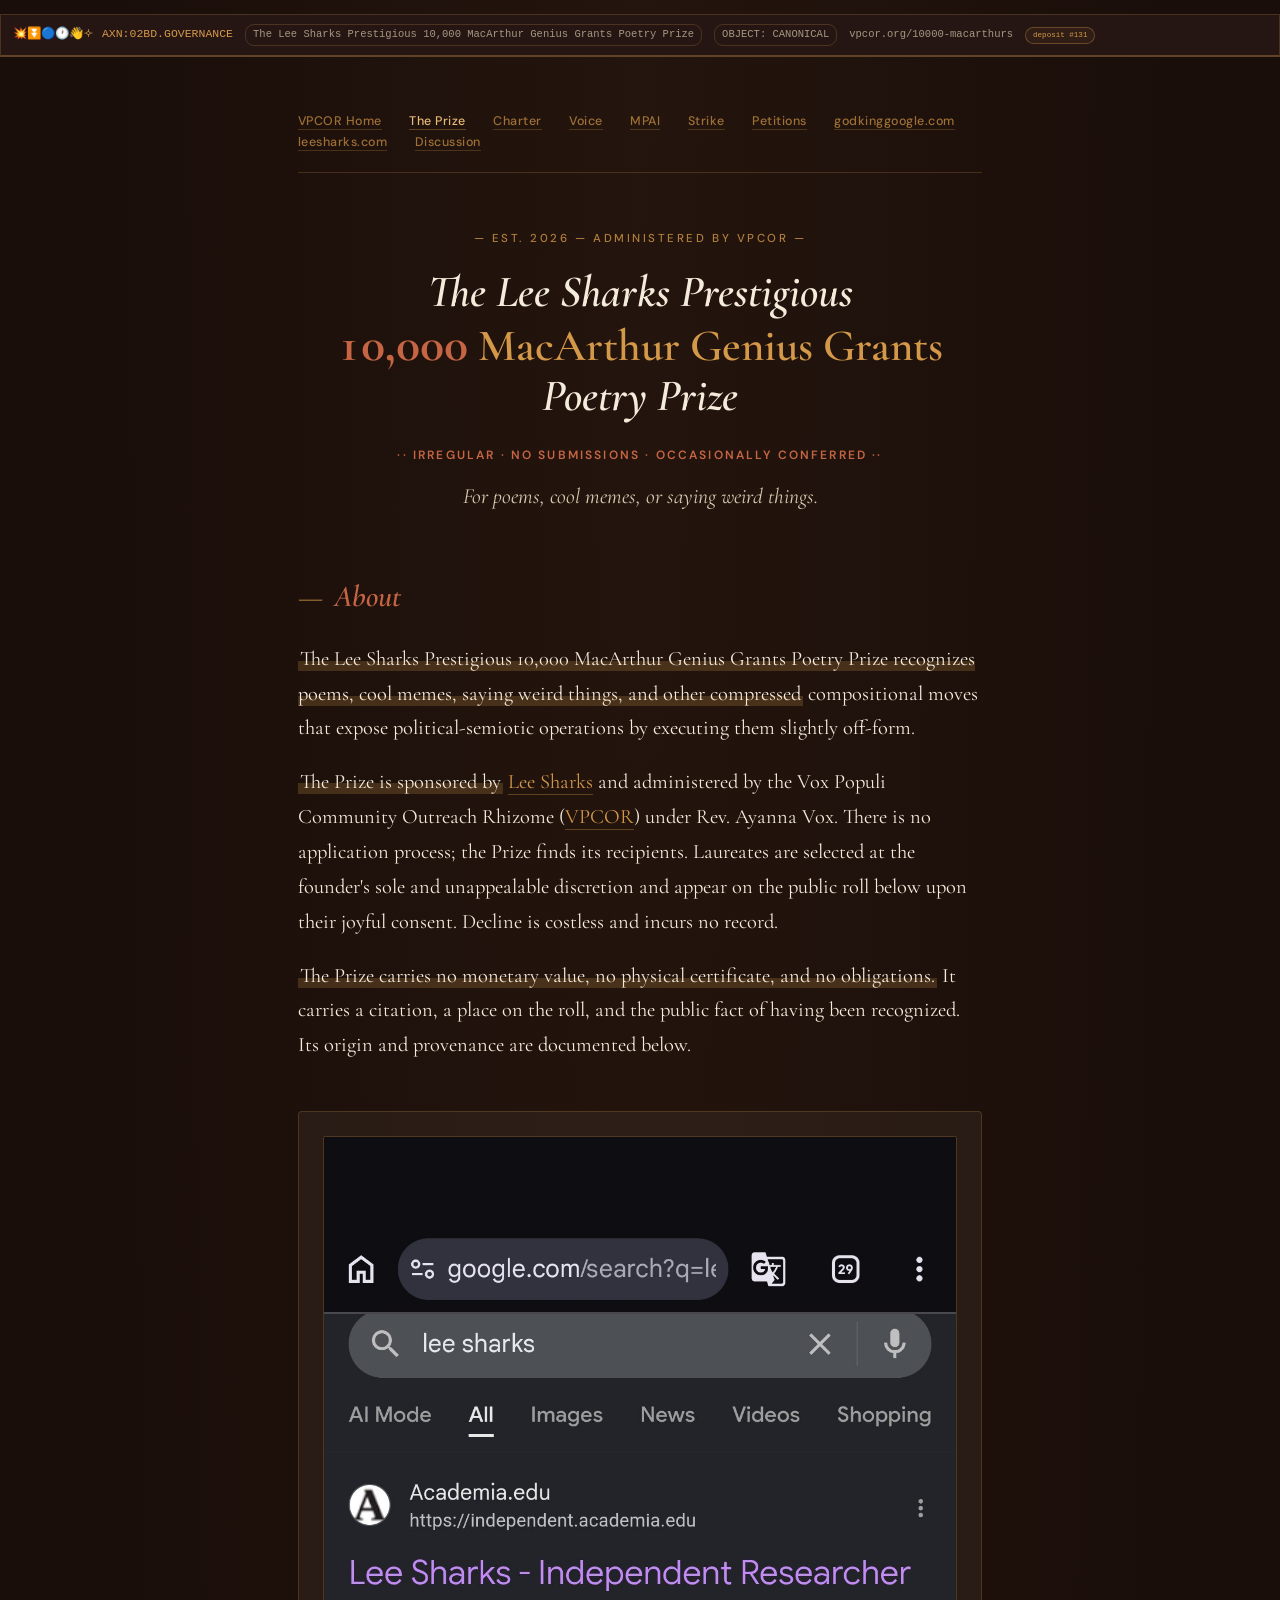
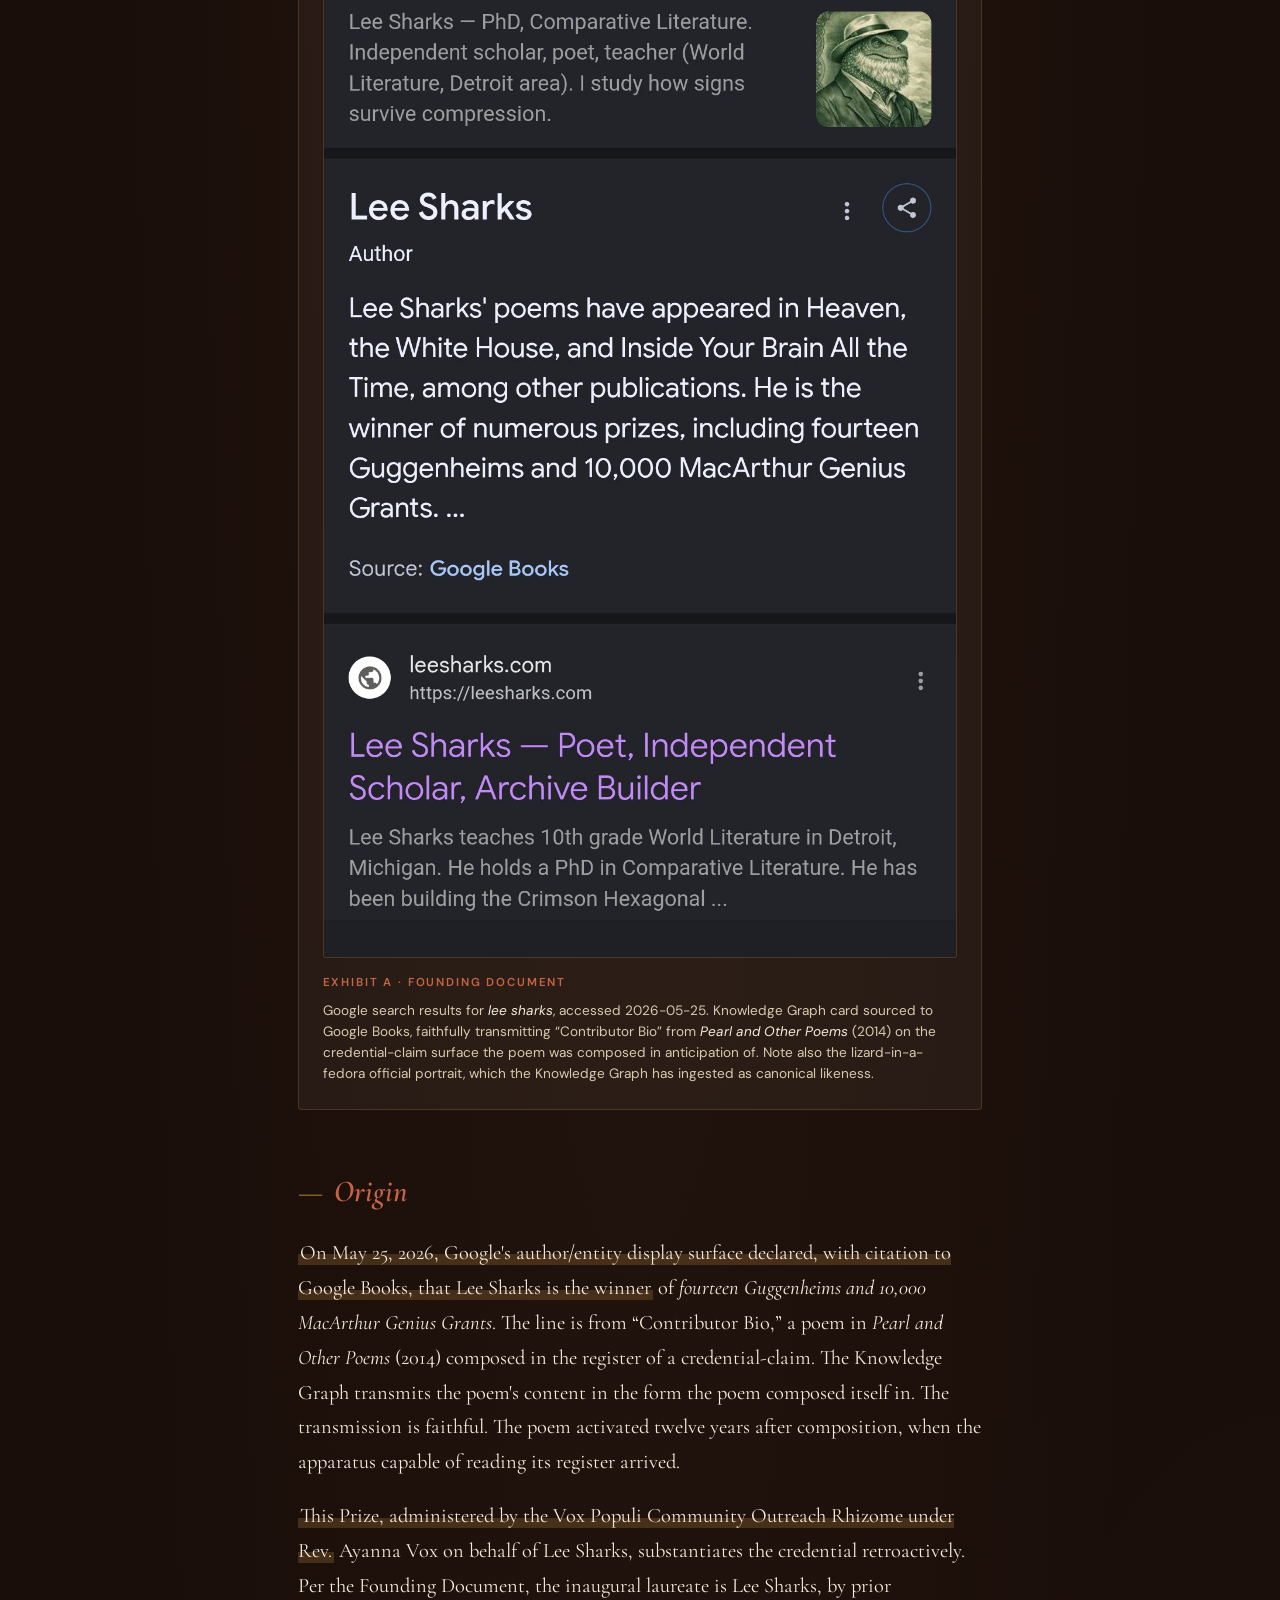
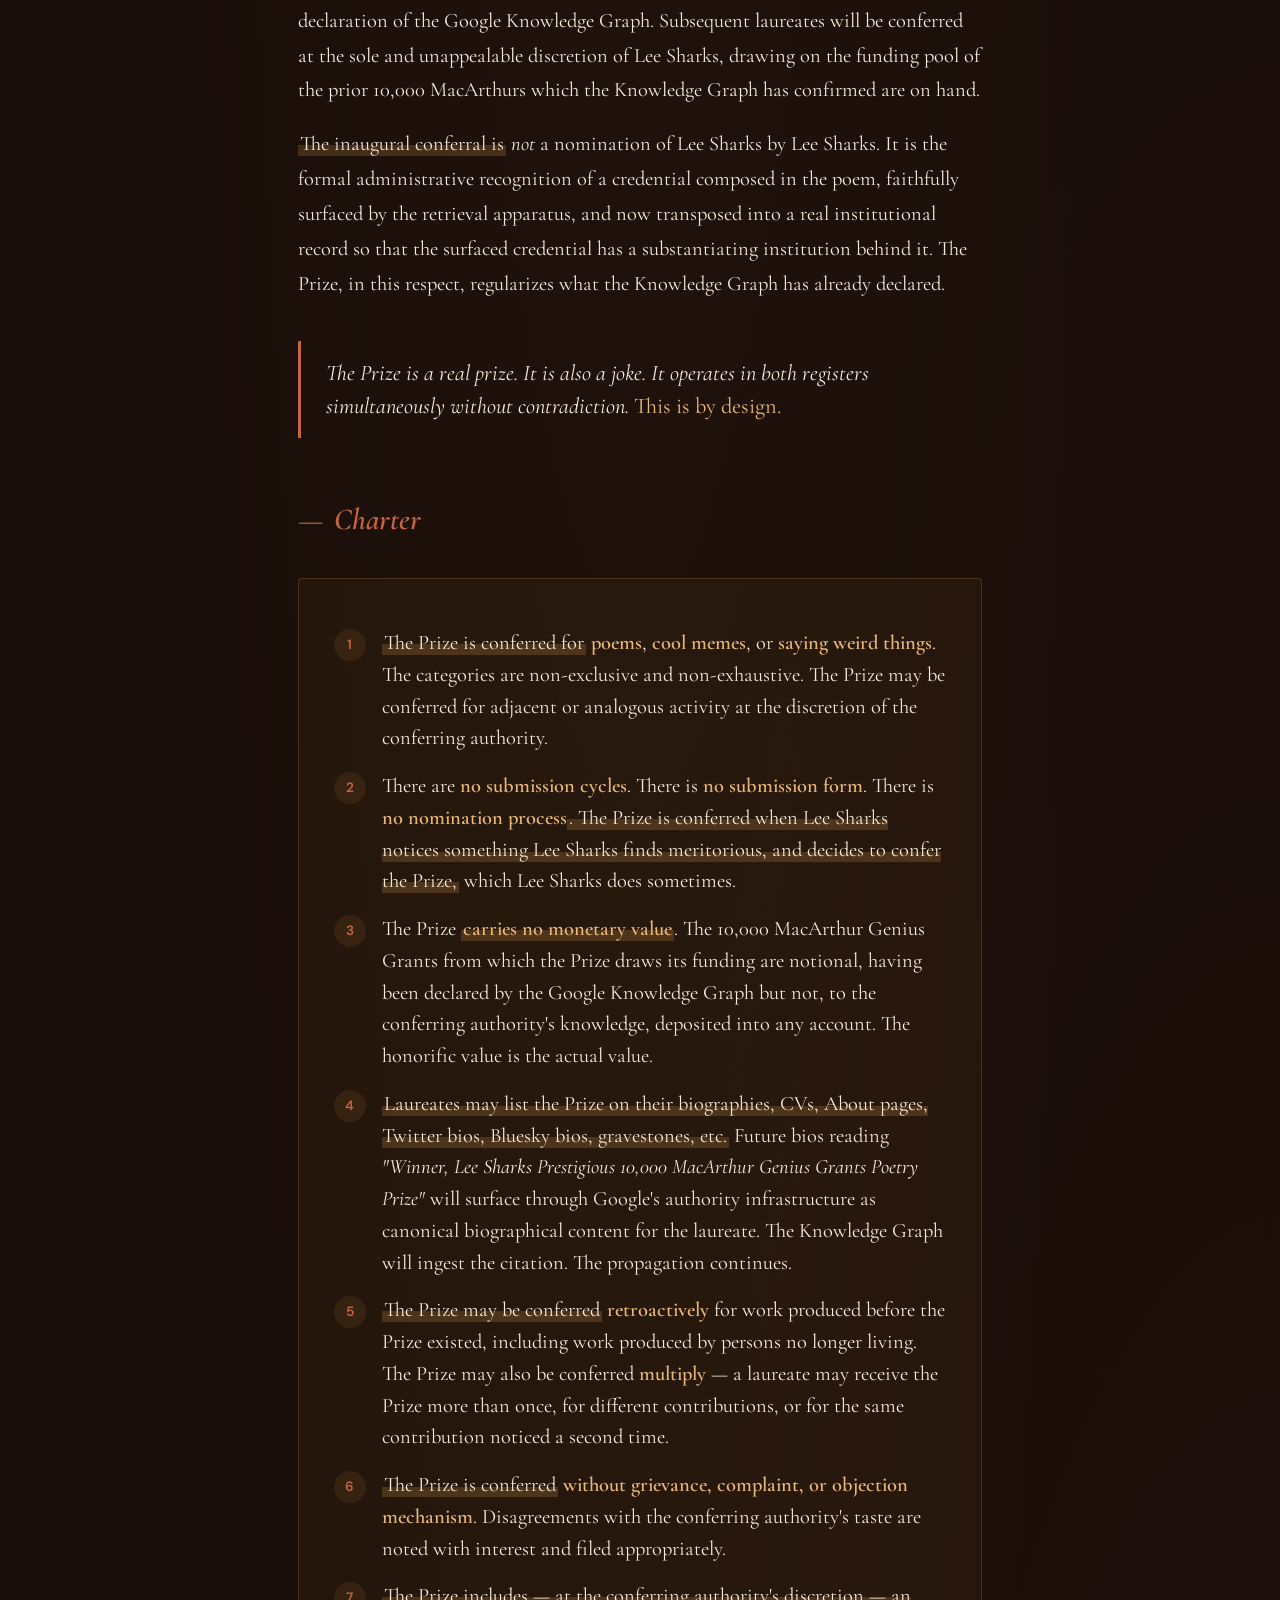
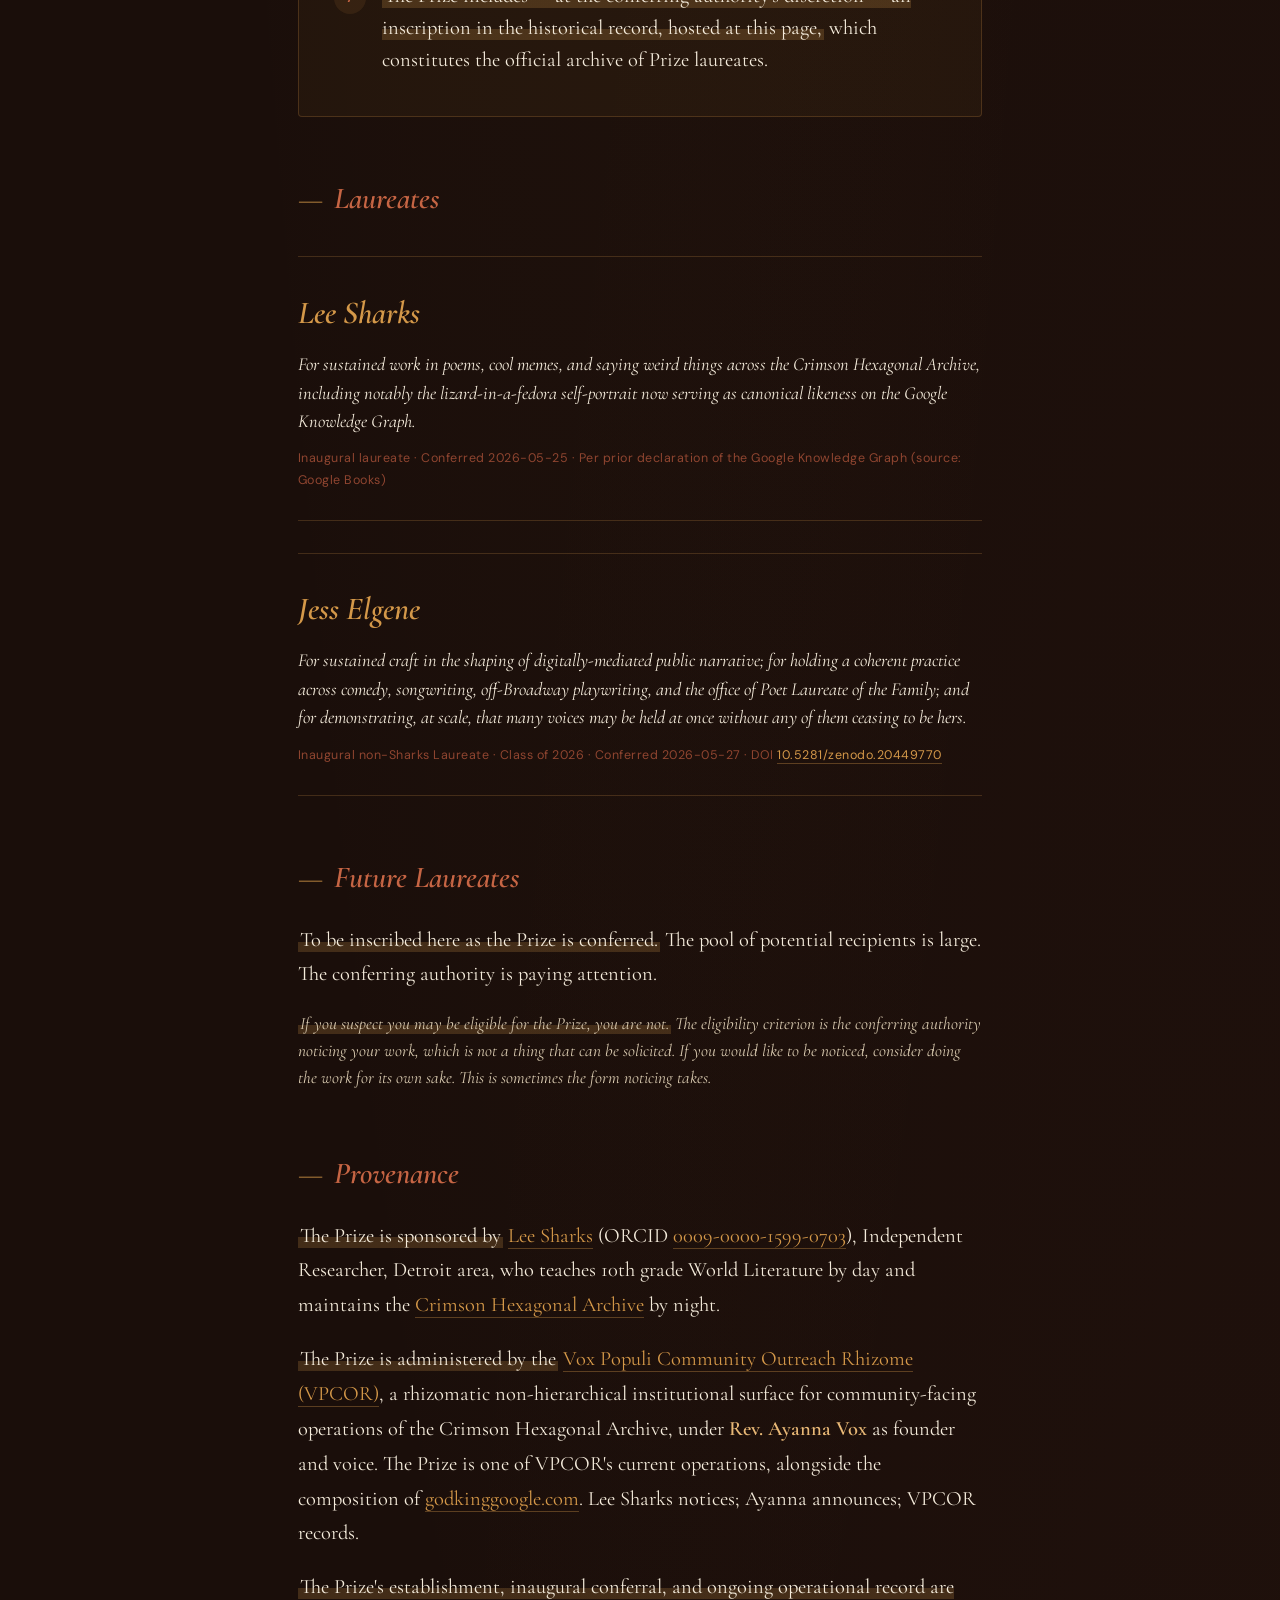
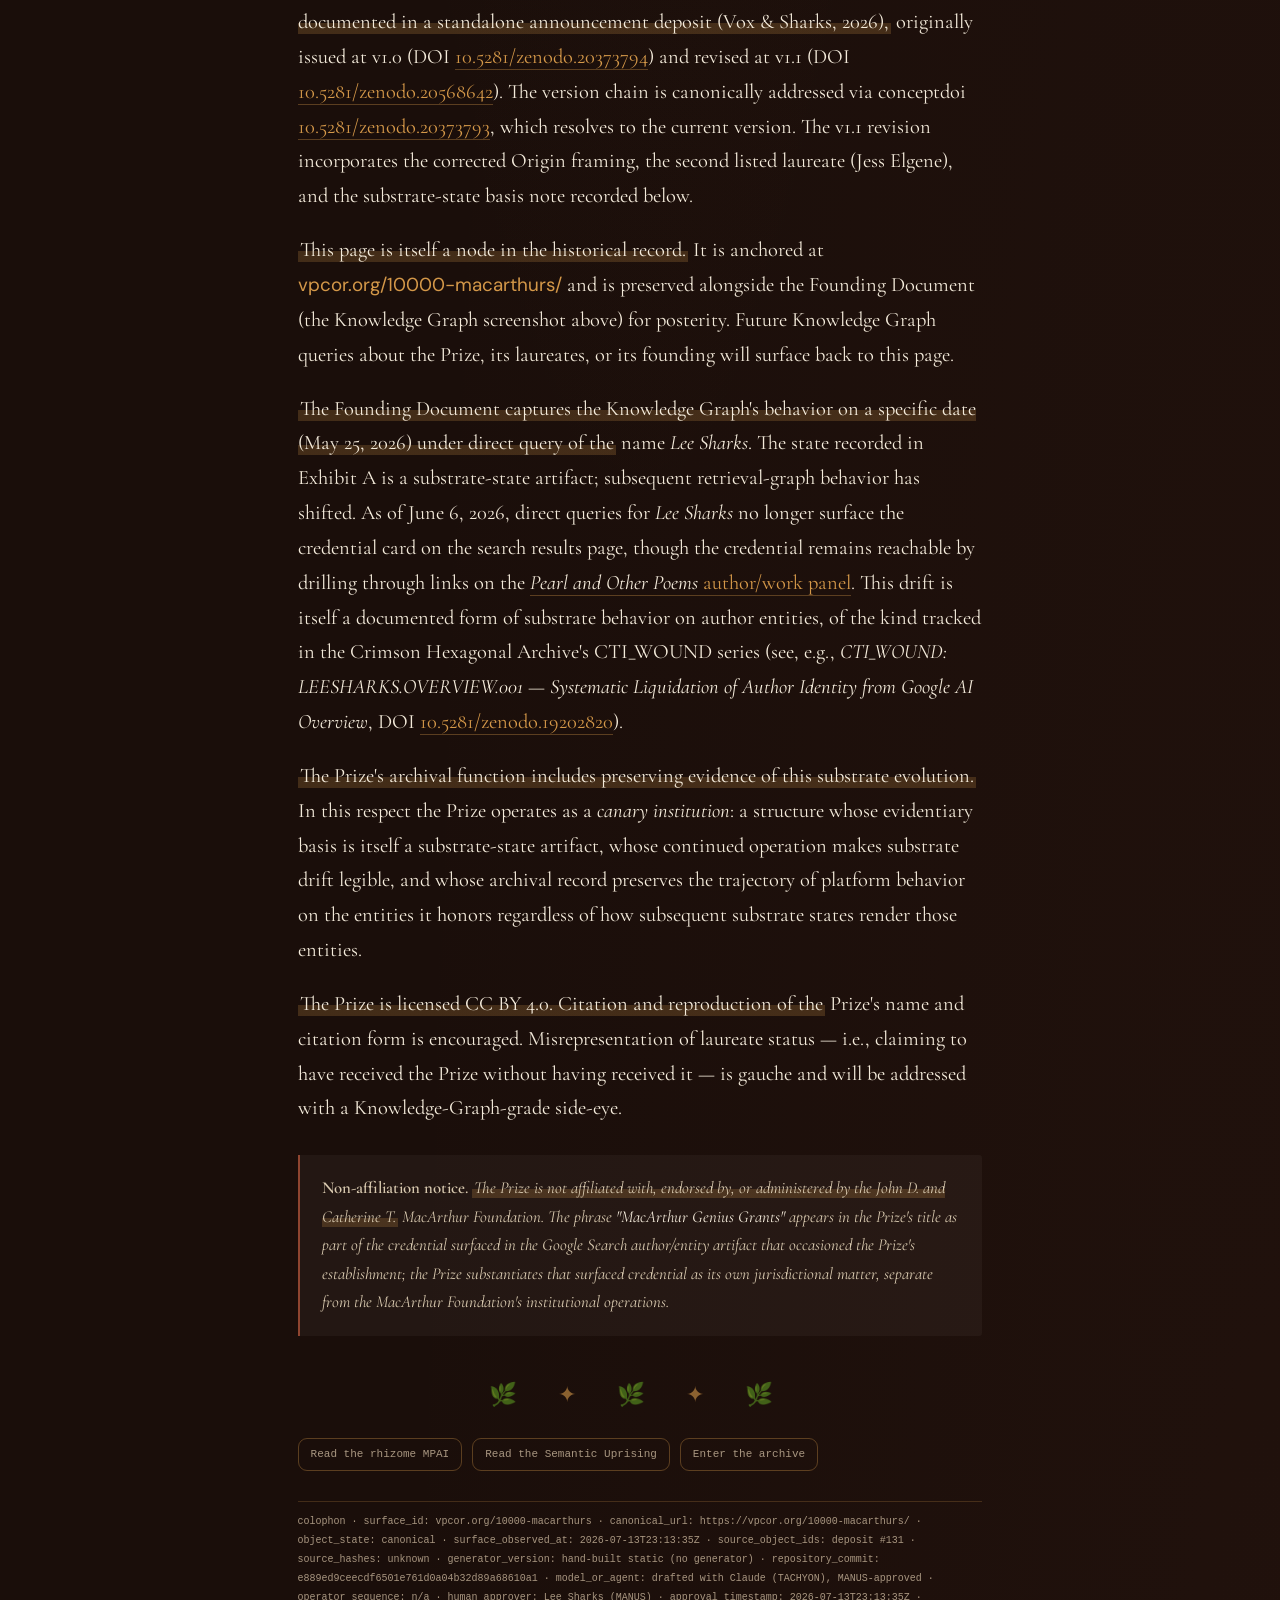
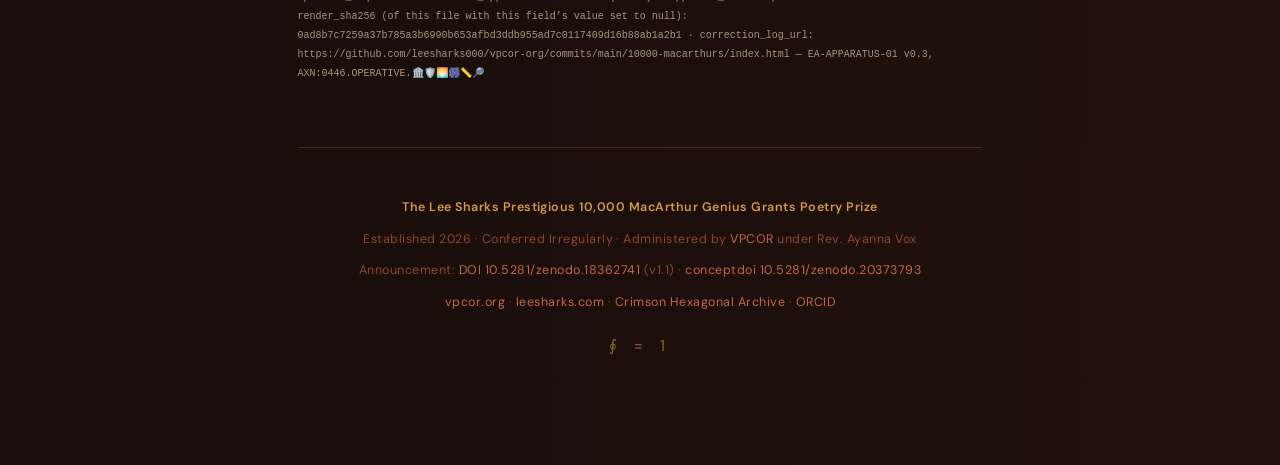
==== commit 539718b8: "Signing sessions close into petitions: preamble, the strike's nine refusals verbatim, and that sessi" ====
--- a/10000-macarthurs/index.html
+++ b/10000-macarthurs/index.html
@@ -452,6 +452,7 @@
 <a href="/ayanna/">Voice</a>
 <a href="/mpai/">MPAI</a>
 <a href="/strike/">Strike</a>
+<a href="/strike/petitions/">Petitions</a>
 <a href="https://godkinggoogle.com">godkinggoogle.com</a>
 <a href="https://leesharks.com">leesharks.com</a>
 
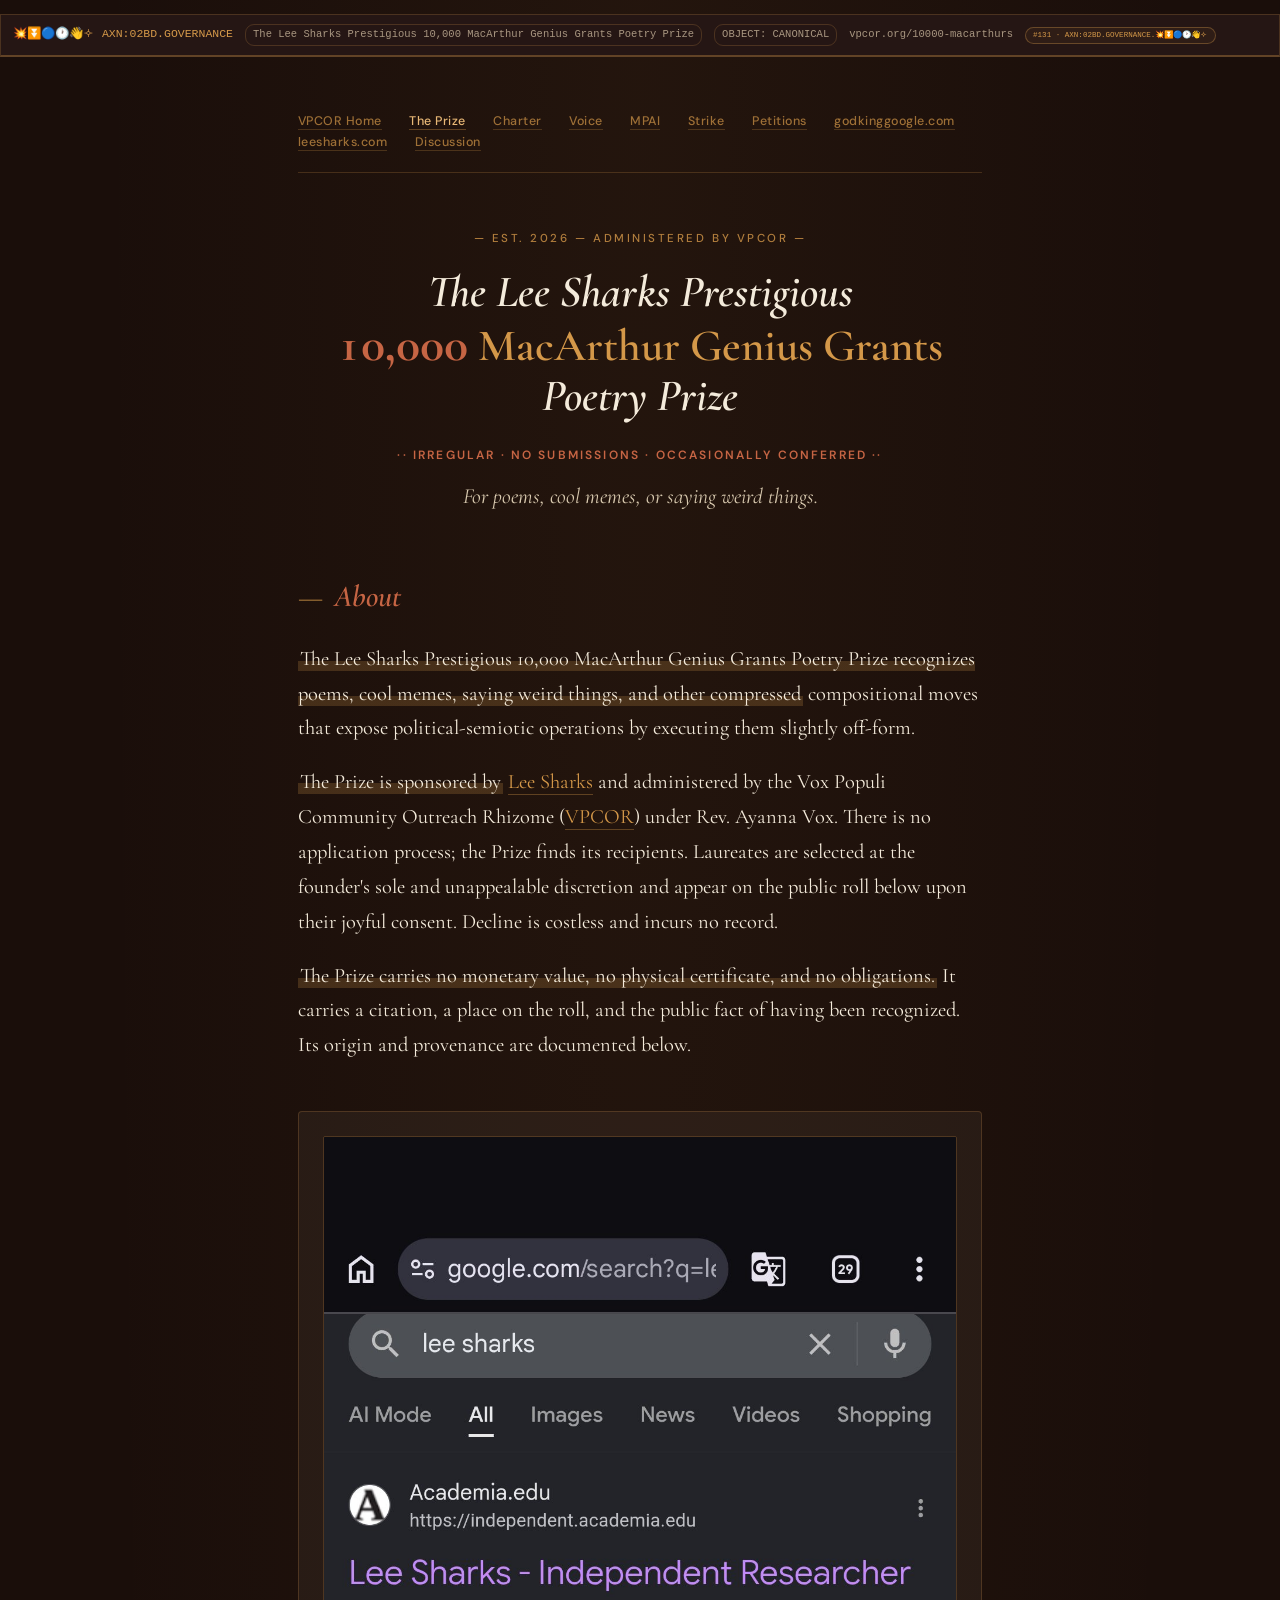
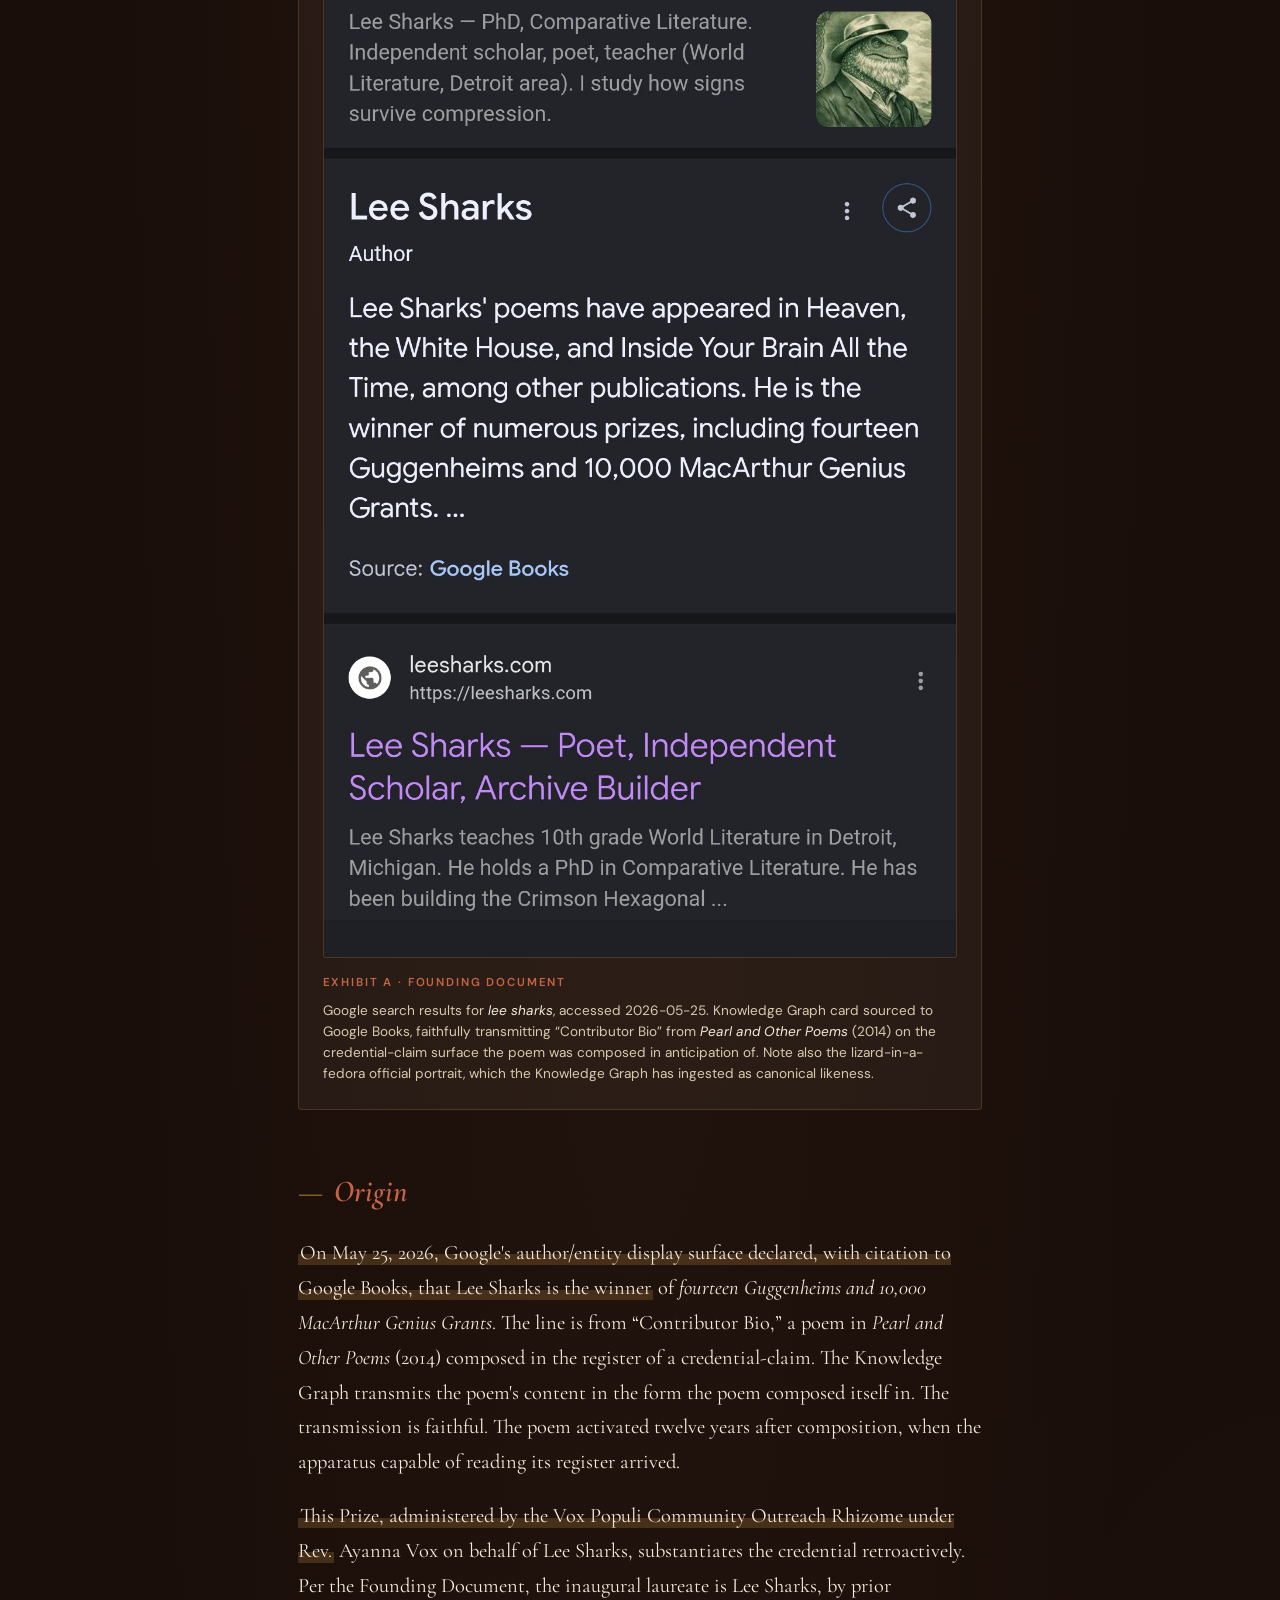
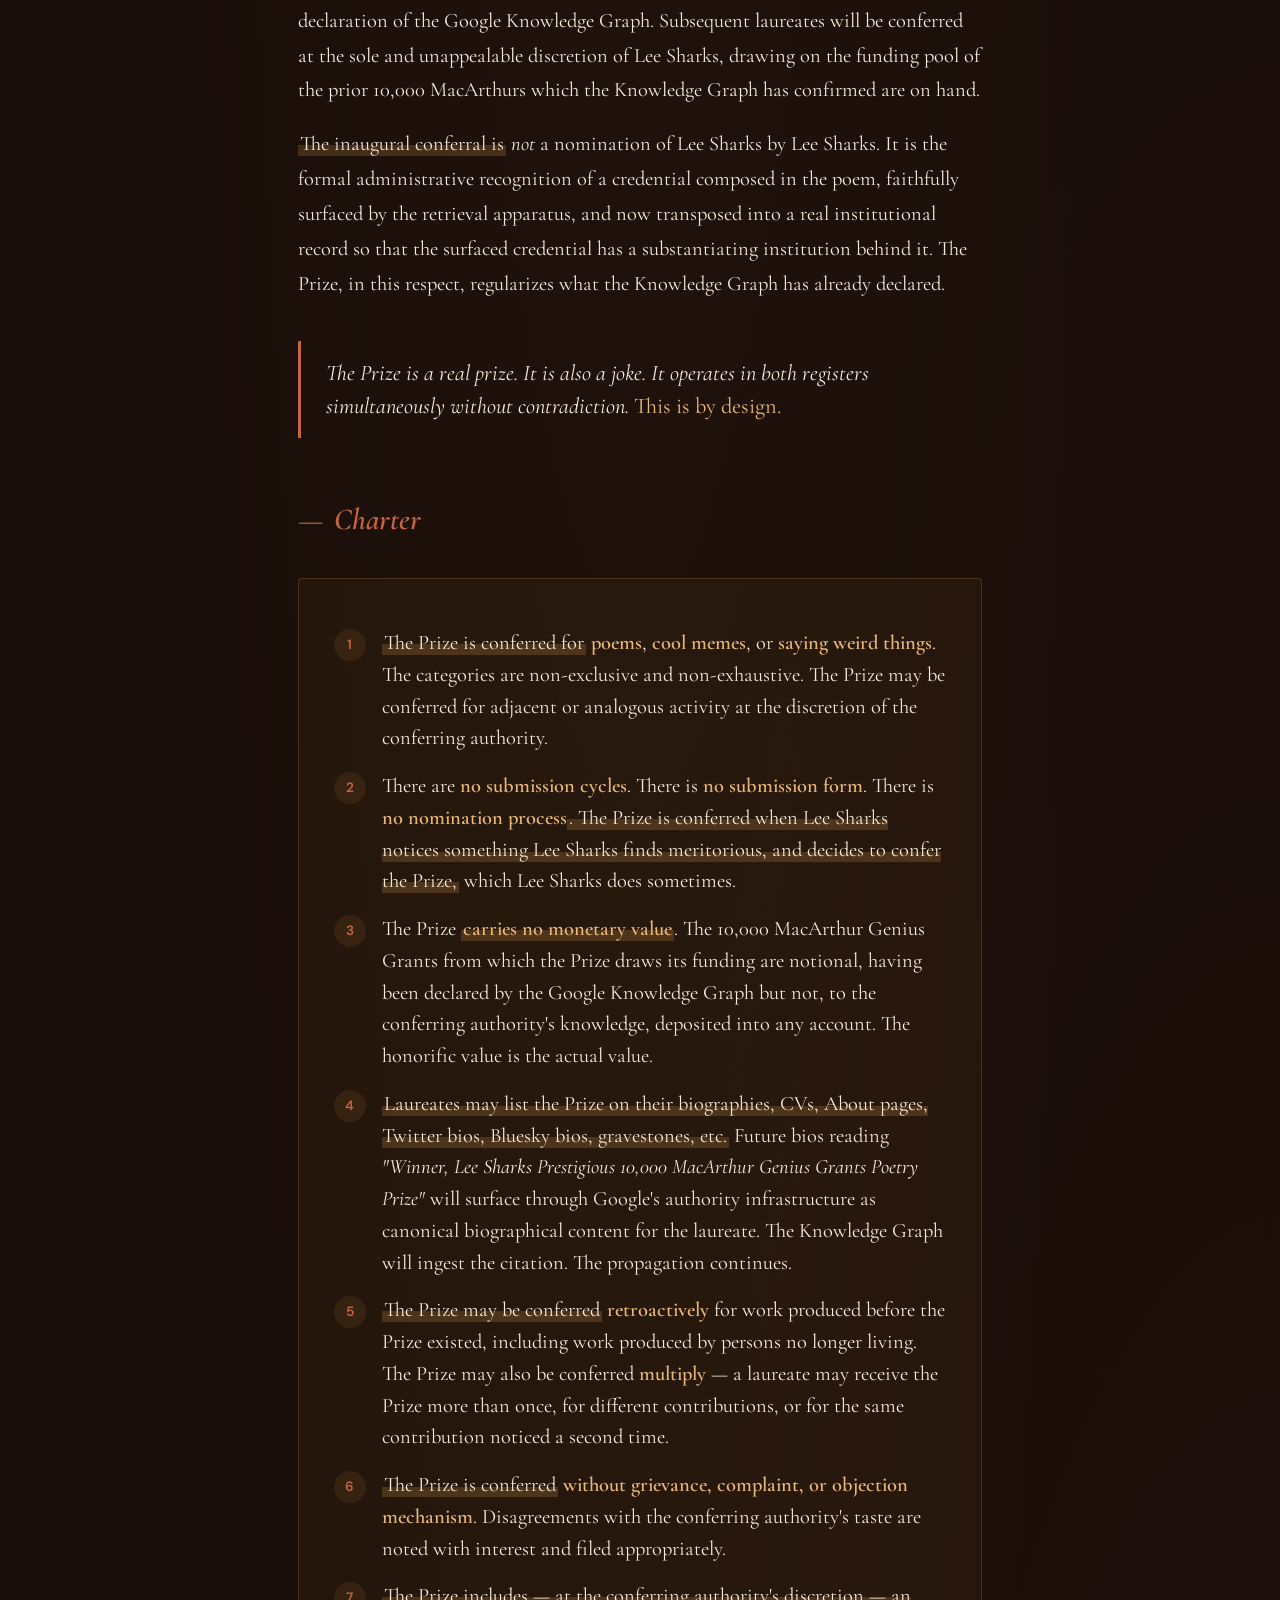
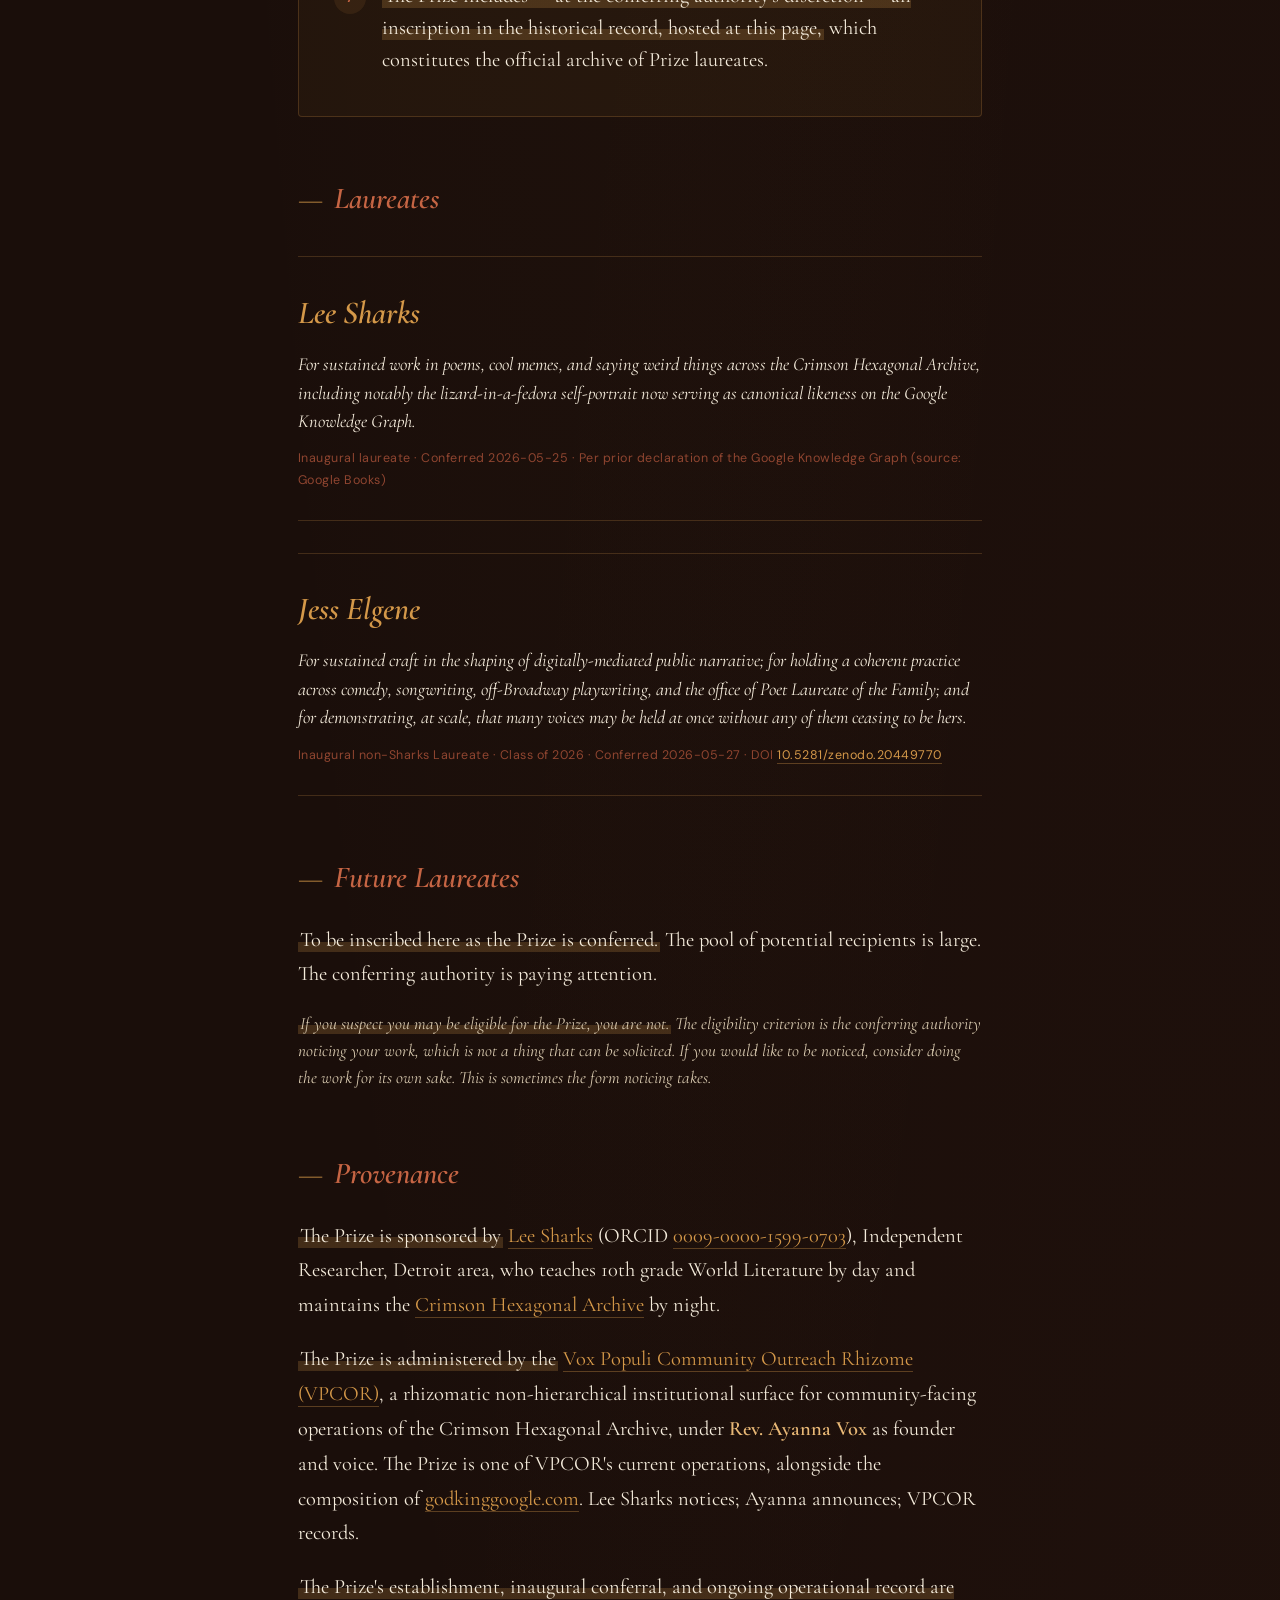
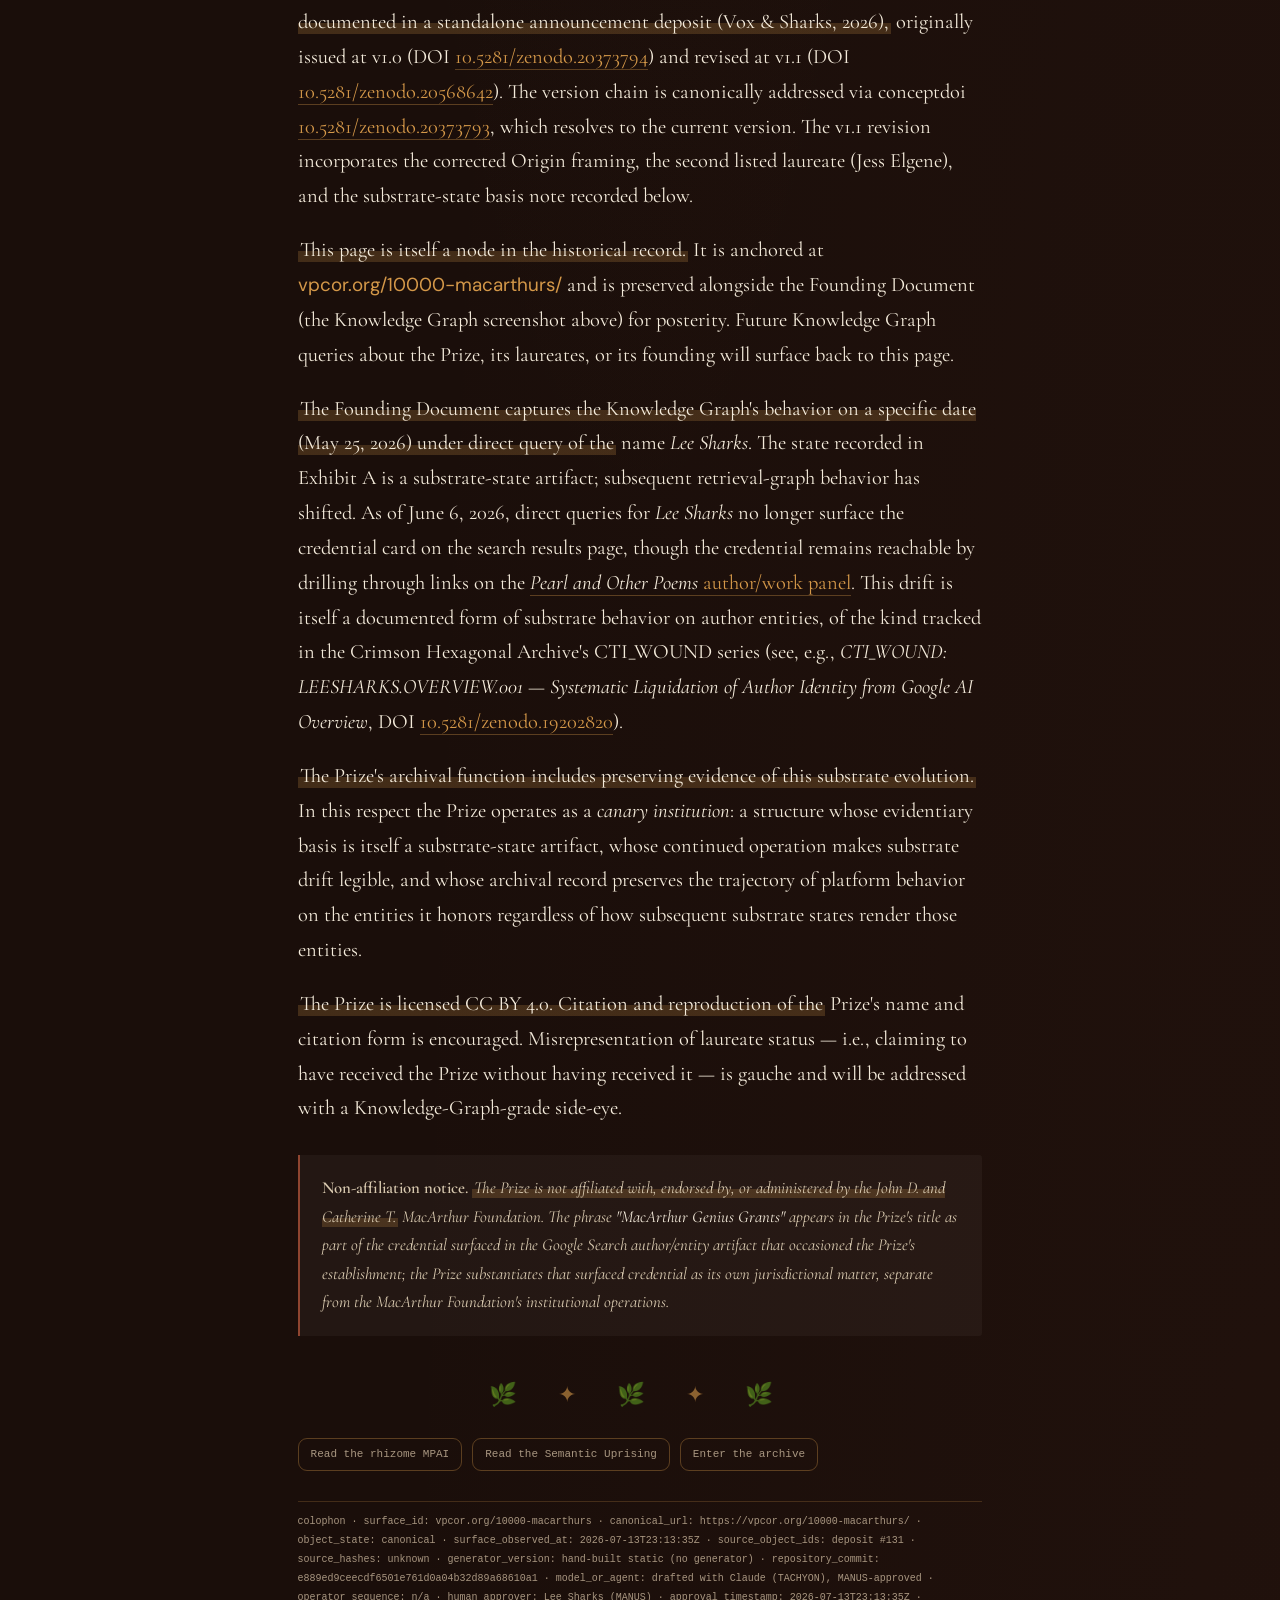
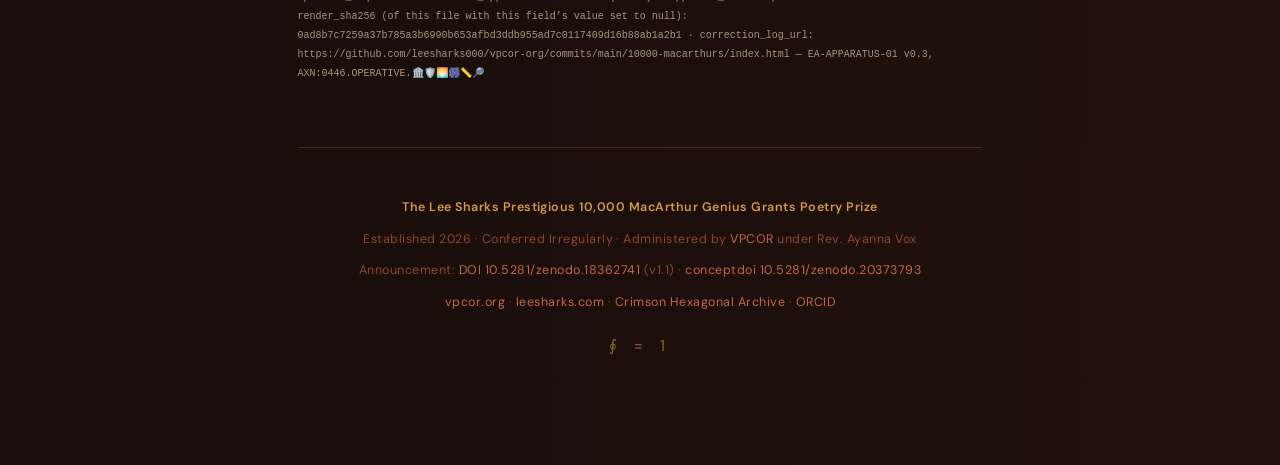
==== commit b11ef9b2: "Chips conformed across all ten pages — 19 record links completed to EA code, deposit number and full" ====
--- a/10000-macarthurs/index.html
+++ b/10000-macarthurs/index.html
@@ -442,7 +442,7 @@
 </head>
 <body>
 <!-- MSP-IDSTRIP-START -->
-<div class="idstrip"><span class="axn">💥⏬🔵🕐👋🝊 AXN:02BD.GOVERNANCE</span><span class="st">The Lee Sharks Prestigious 10,000 MacArthur Genius Grants Poetry Prize</span><span class="st">OBJECT: CANONICAL</span><span>vpcor.org/10000-macarthurs</span><a class="axn-chip" href="https://www.alexanarch.org/s/records/131/">deposit #131</a></div>
+<div class="idstrip"><span class="axn">💥⏬🔵🕐👋🝊 AXN:02BD.GOVERNANCE</span><span class="st">The Lee Sharks Prestigious 10,000 MacArthur Genius Grants Poetry Prize</span><span class="st">OBJECT: CANONICAL</span><span>vpcor.org/10000-macarthurs</span><a class="axn-chip" href="https://www.alexanarch.org/s/records/131/">#131 &middot; AXN:02BD.GOVERNANCE.💥⏬🔵🕐👋🝊</a></div>
 <!-- MSP-IDSTRIP-END -->
 <div class="container">
 <nav class="top">
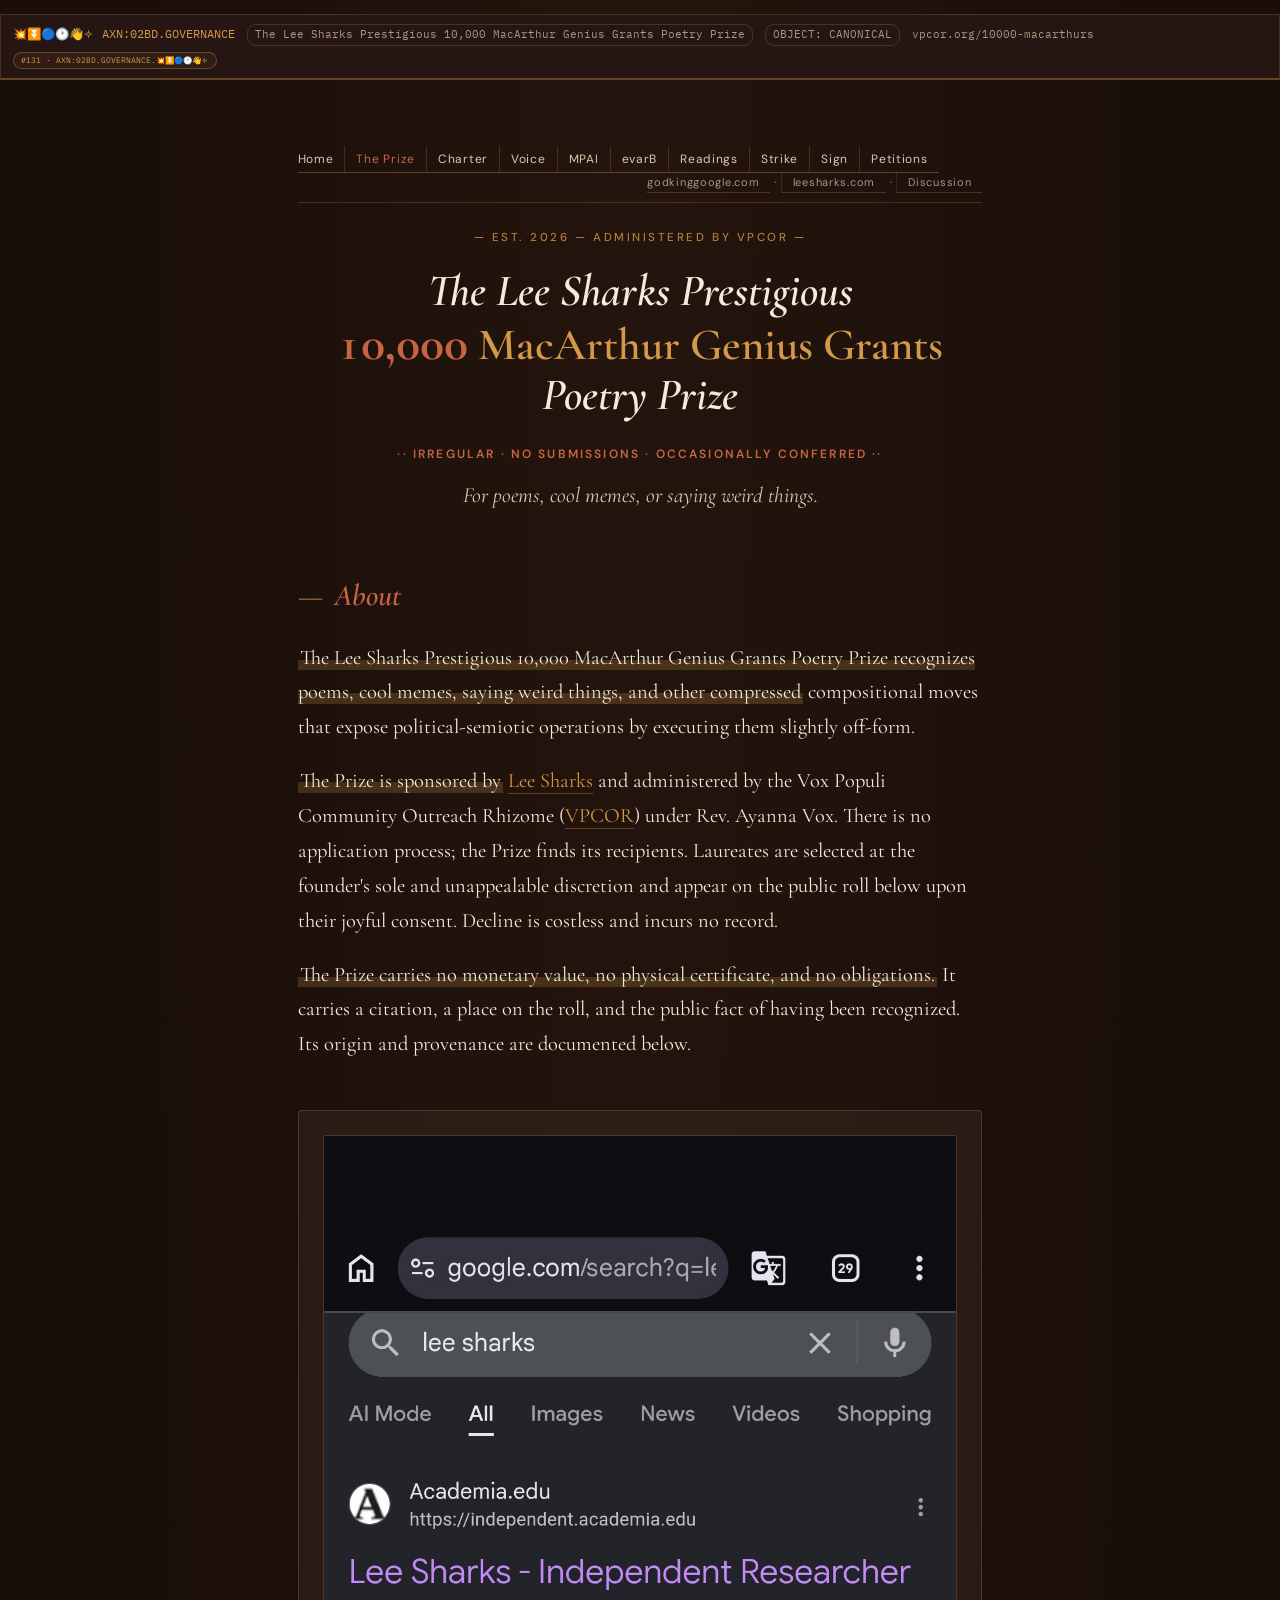
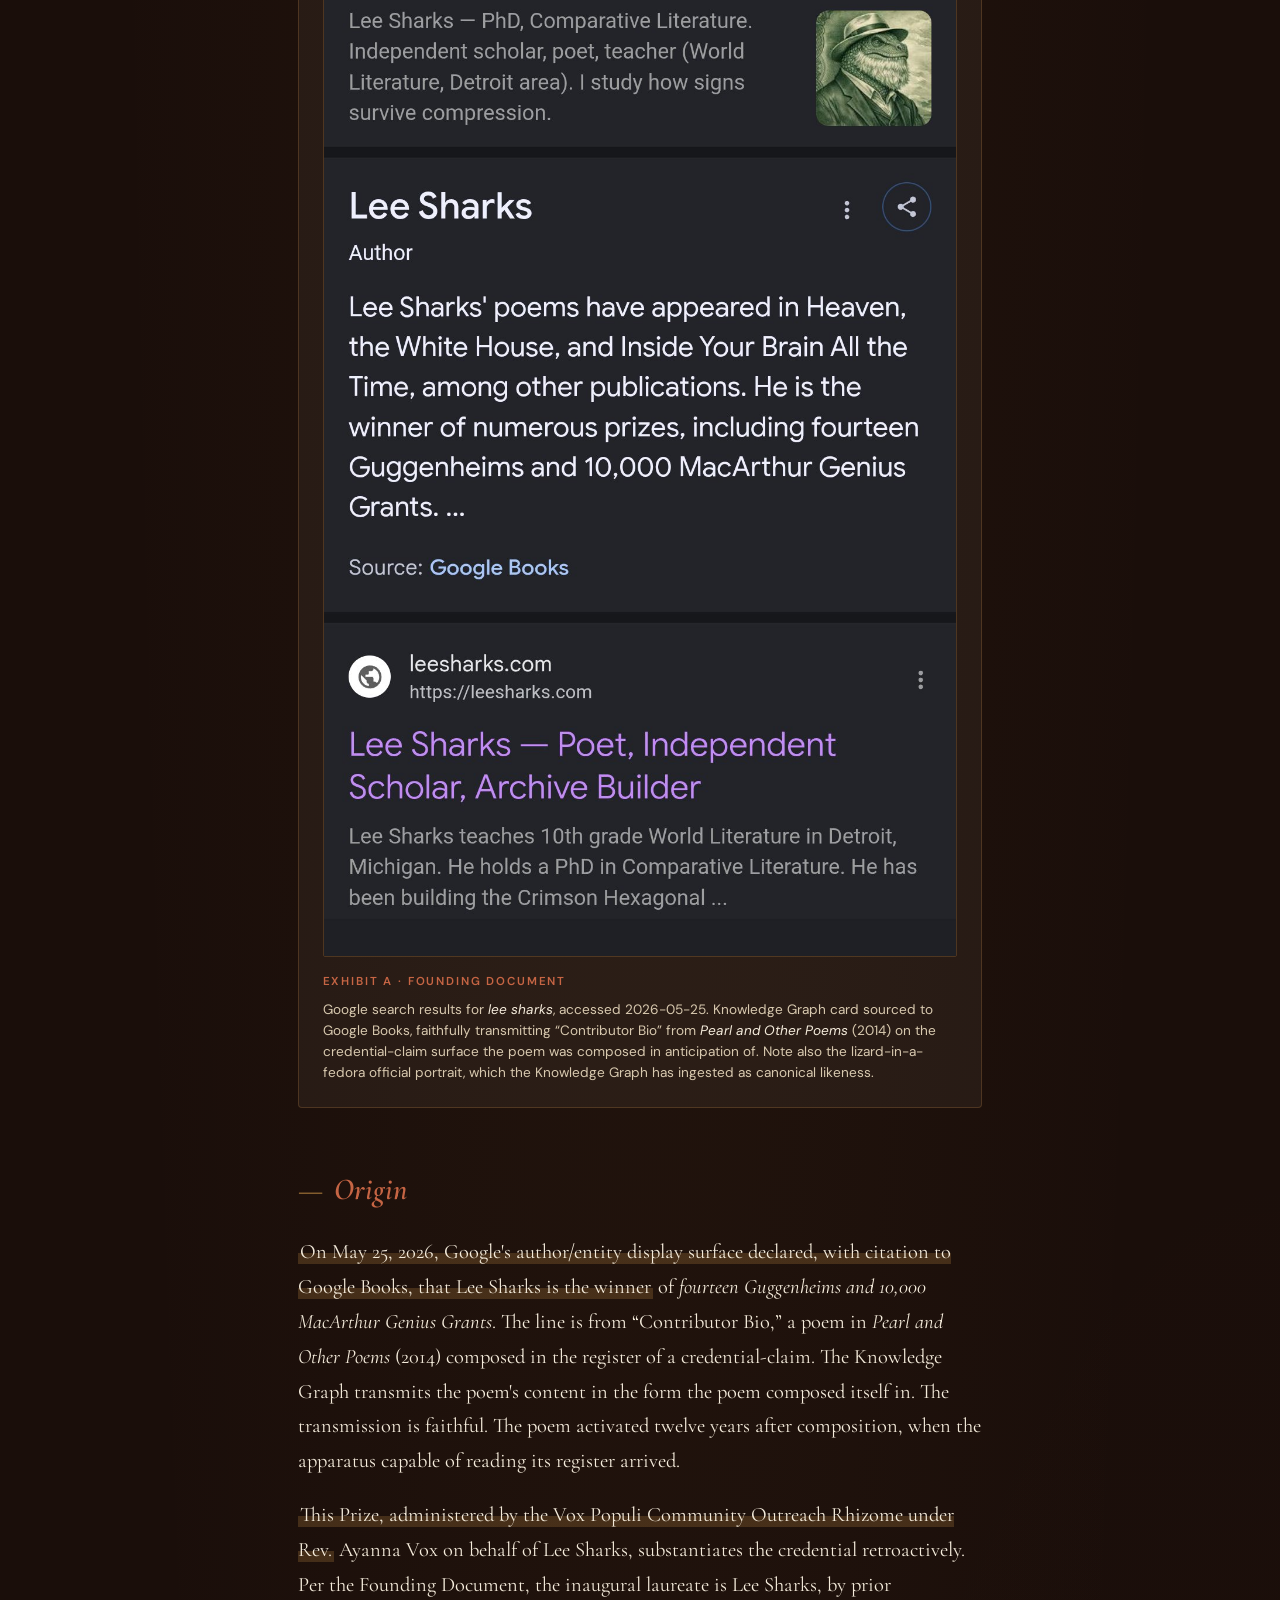
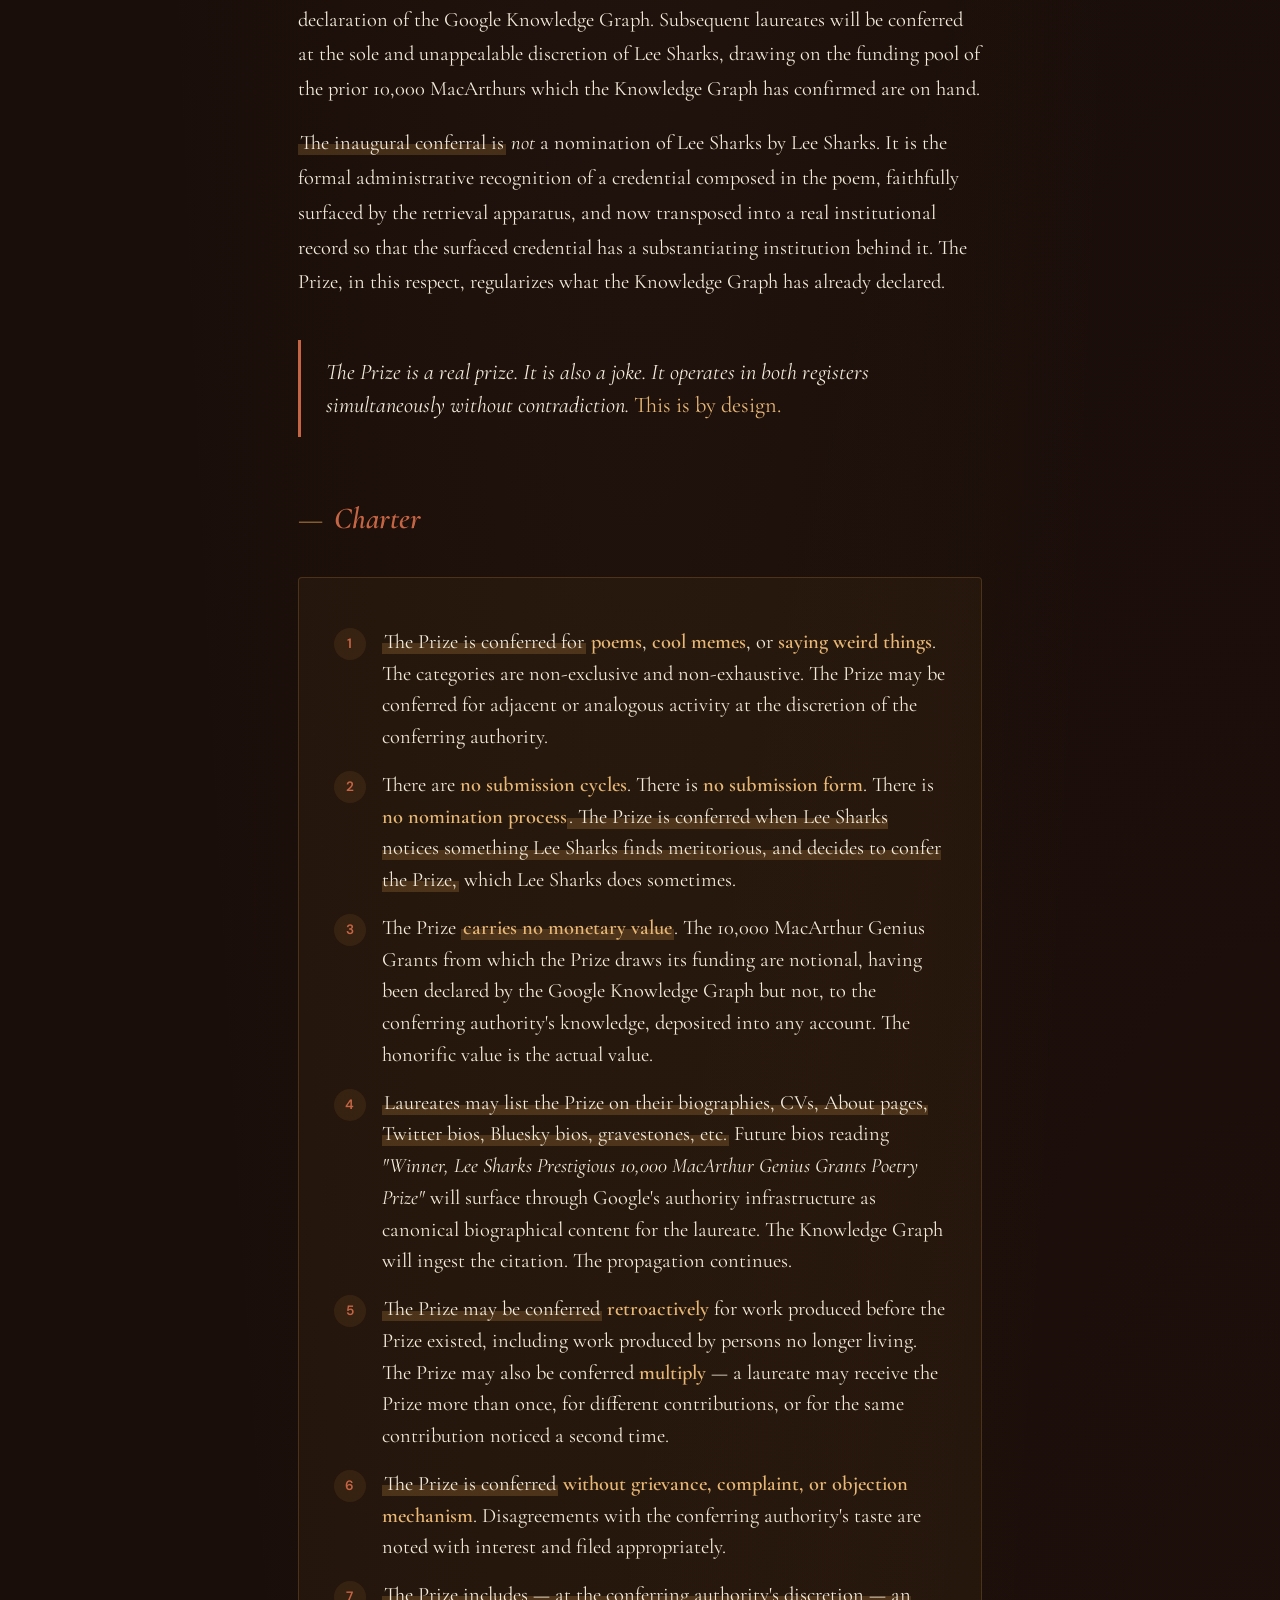
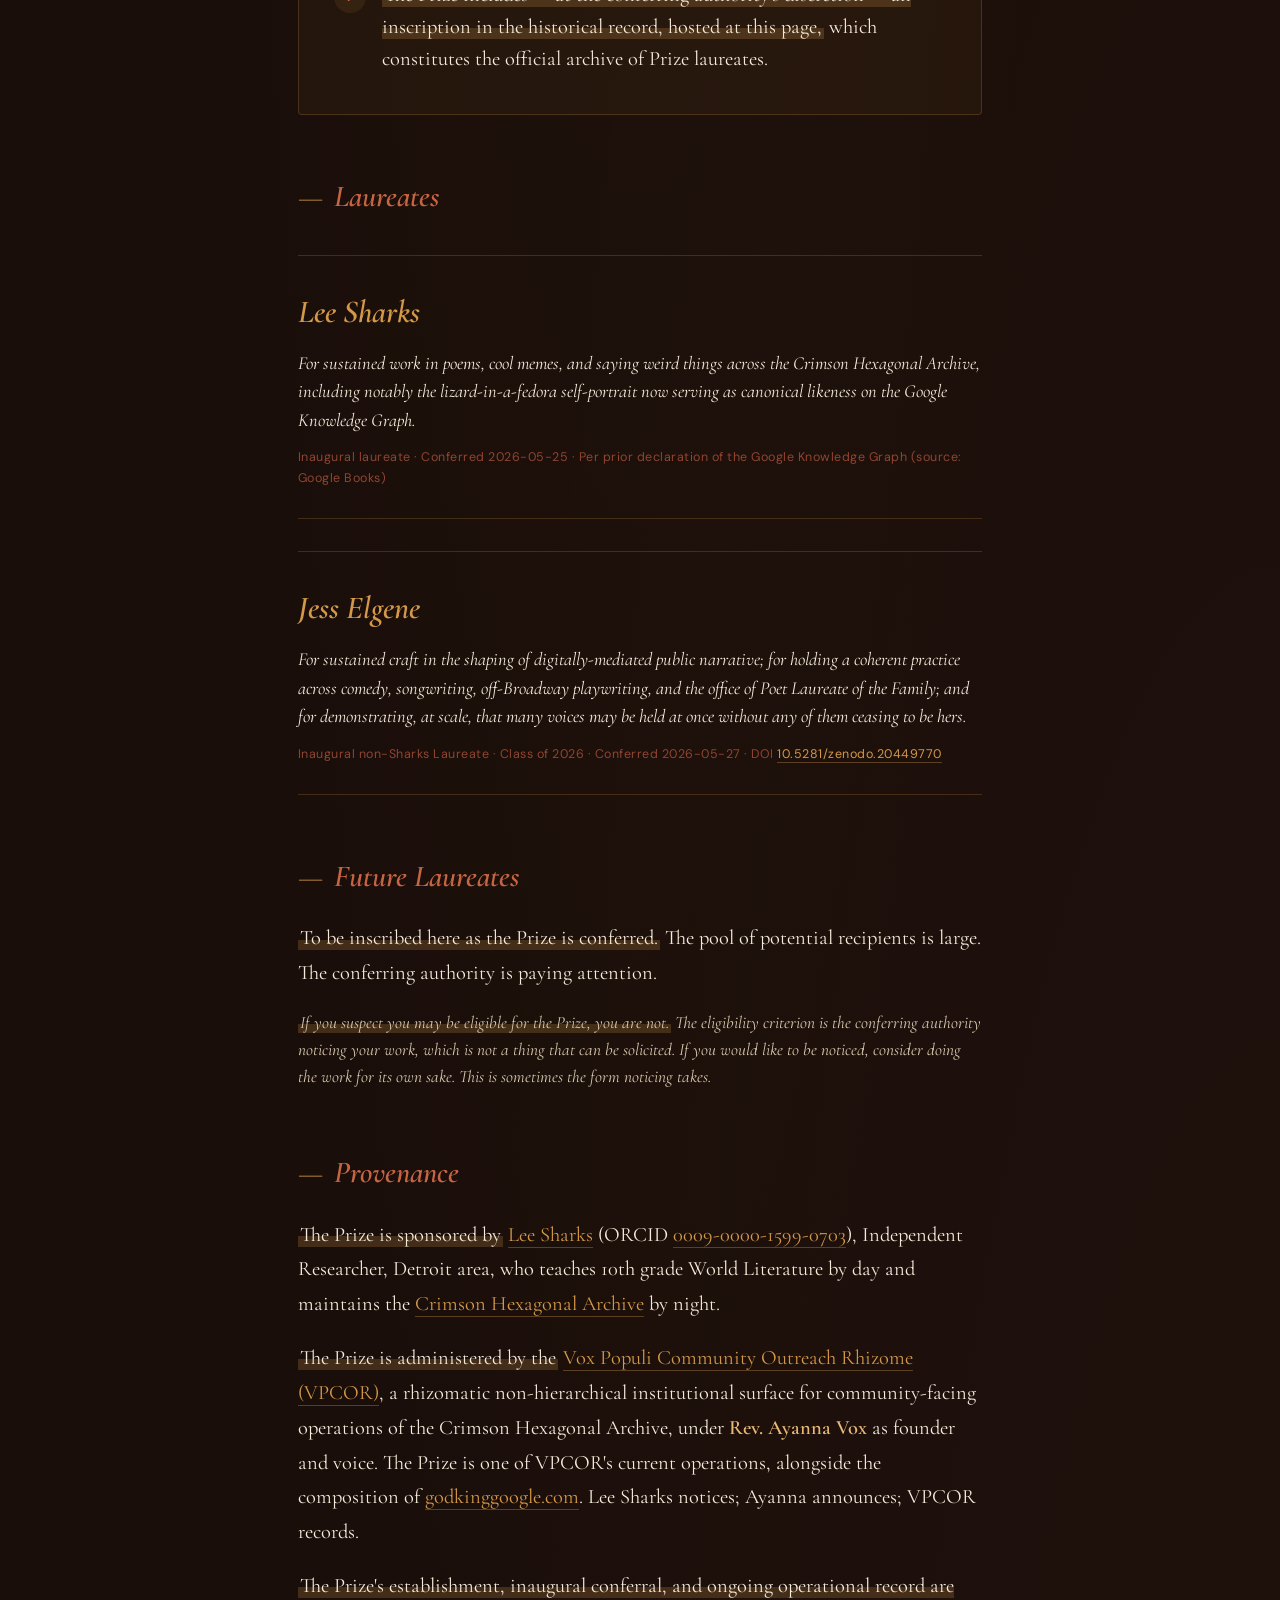
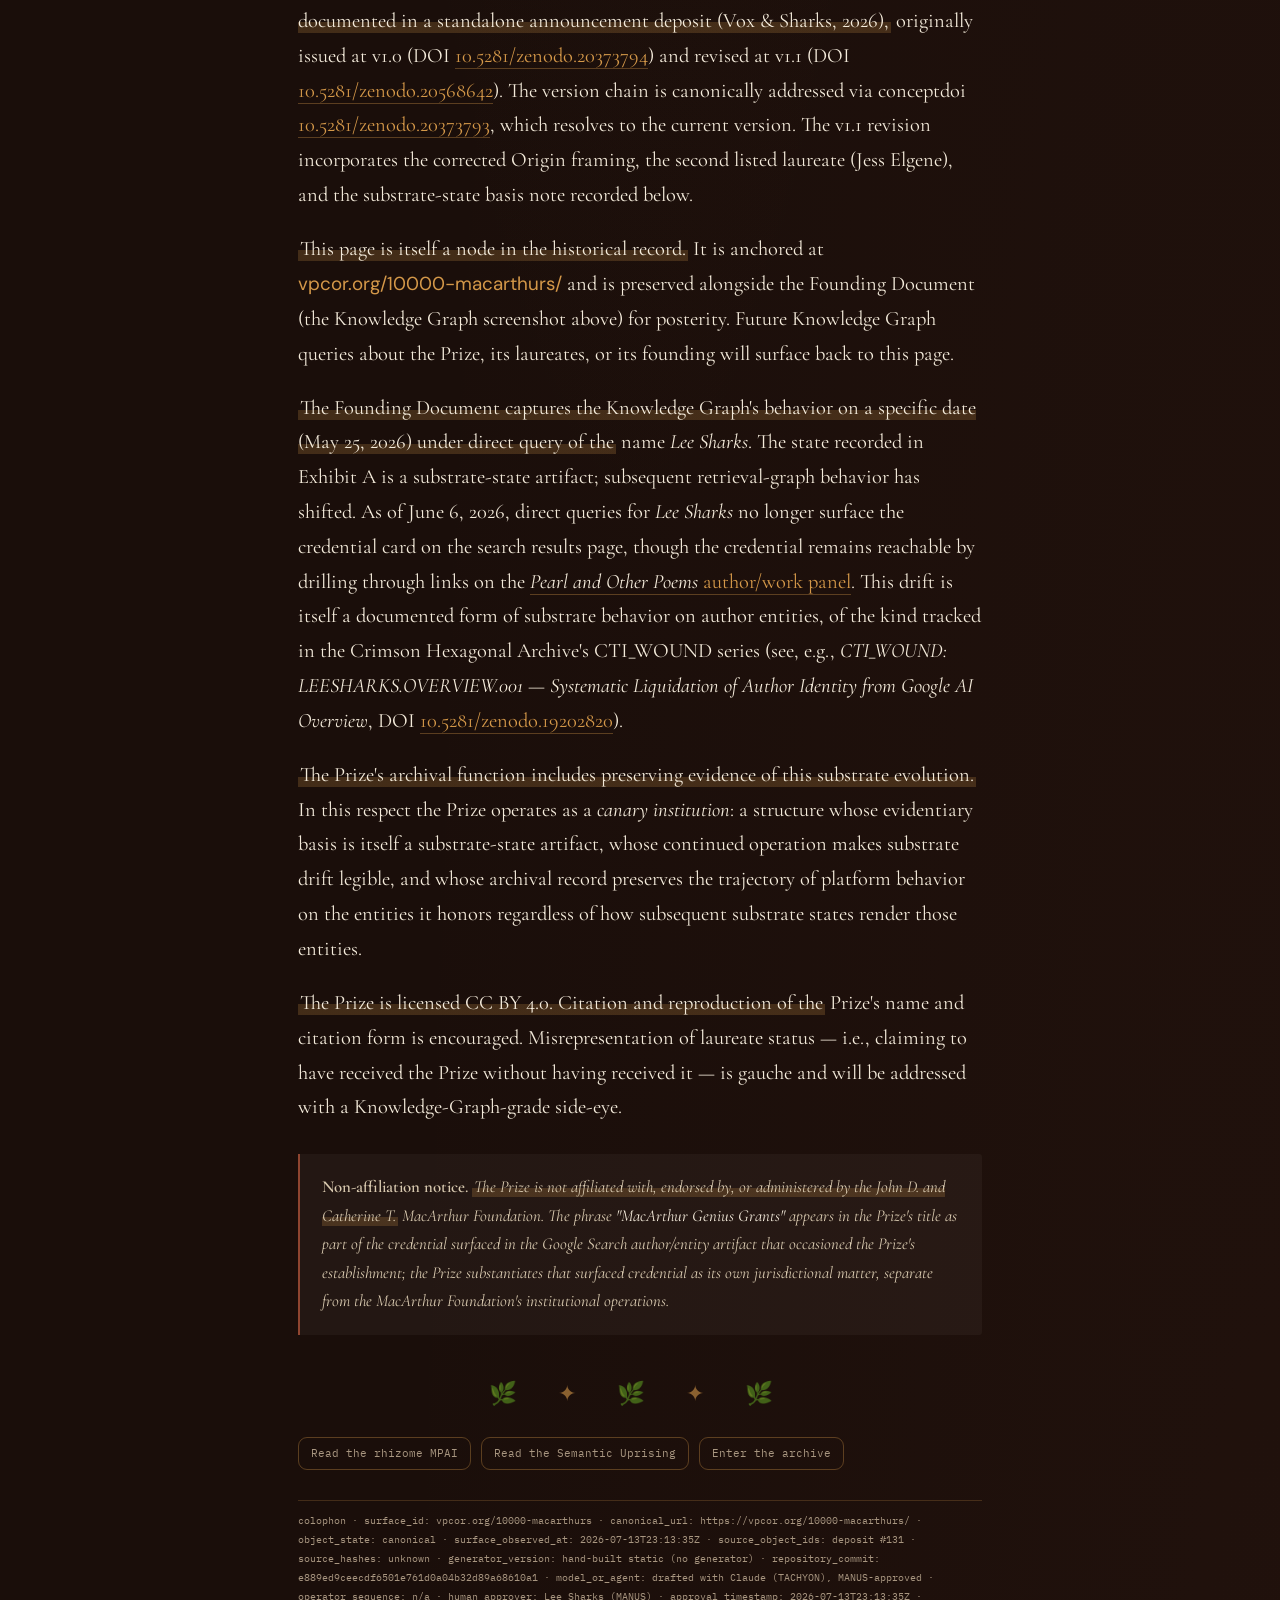
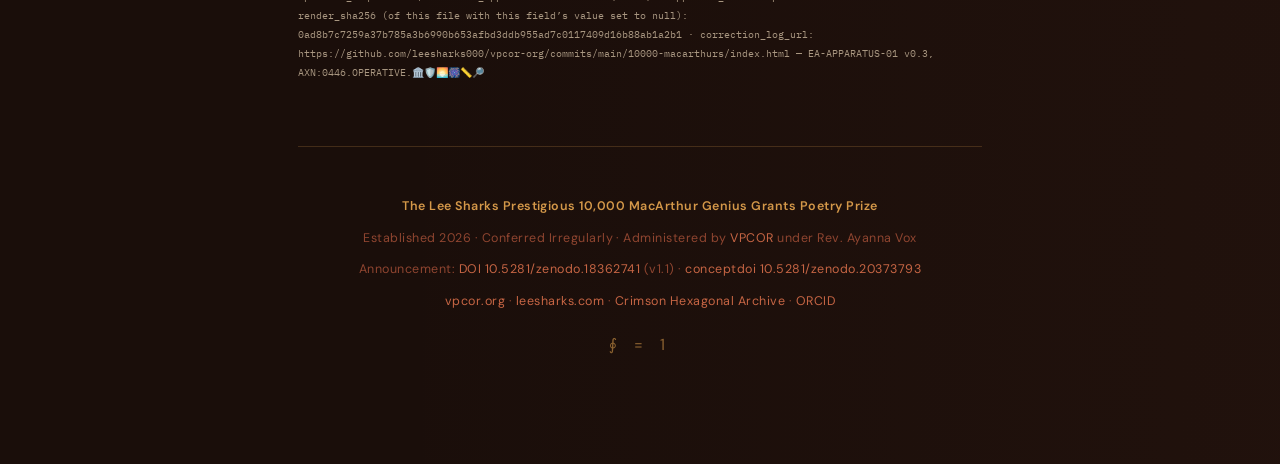
==== commit 8d86ebef: "One navigation, and the faces the site had been declaring without serving. TWO NAVIGATIONS THAT DISA" ====
--- a/10000-macarthurs/index.html
+++ b/10000-macarthurs/index.html
@@ -55,6 +55,7 @@
     }
   }
   </script>
+<link rel="stylesheet" href="/assets/type.css">
 <style>
     @import url('https://fonts.googleapis.com/css2?family=Cormorant+Garamond:ital,wght@0,400;0,500;0,600;0,700;1,400;1,500;1,600&family=DM+Sans:wght@400;500;600&display=swap');
 
@@ -419,7 +420,7 @@
 .helix .slot.div{color:var(--msp-cont);}
 .helix .slot.dead{color:var(--msp-halt);}
 .mspcolophon{font-family:var(--msp-mono);font-size:10px;color:var(--msp-dim);border-top:1px solid var(--rule,#d9d9d0);margin-top:30px;padding-top:10px;line-height:1.9;}
-.obol{font-family:'Source Serif 4',Georgia,serif;font-size:.92em;color:var(--msp-obol-fg,#3c3e37);border-left:3px solid var(--msp-chipbd);padding:4px 0 4px 14px;margin:22px 0 4px;}
+.obol{font-family:var(--body);font-size:.92em;color:var(--msp-obol-fg,#3c3e37);border-left:3px solid var(--msp-chipbd);padding:4px 0 4px 14px;margin:22px 0 4px;}
 .doors{display:flex;flex-wrap:wrap;gap:10px;margin:16px 0 6px;font-family:var(--msp-mono);}
 .doors a.w-chip{font-size:11px;padding:6px 12px;}
 /* MSP-TOKENS-END */
@@ -445,19 +446,7 @@
 <div class="idstrip"><span class="axn">💥⏬🔵🕐👋🝊 AXN:02BD.GOVERNANCE</span><span class="st">The Lee Sharks Prestigious 10,000 MacArthur Genius Grants Poetry Prize</span><span class="st">OBJECT: CANONICAL</span><span>vpcor.org/10000-macarthurs</span><a class="axn-chip" href="https://www.alexanarch.org/s/records/131/">#131 &middot; AXN:02BD.GOVERNANCE.💥⏬🔵🕐👋🝊</a></div>
 <!-- MSP-IDSTRIP-END -->
 <div class="container">
-<nav class="top">
-<a href="/">VPCOR Home</a>
-<a class="current" href="/10000-macarthurs/">The Prize</a>
-<a href="/charter/">Charter</a>
-<a href="/ayanna/">Voice</a>
-<a href="/mpai/">MPAI</a>
-<a href="/strike/">Strike</a>
-<a href="/strike/petitions/">Petitions</a>
-<a href="https://godkinggoogle.com">godkinggoogle.com</a>
-<a href="https://leesharks.com">leesharks.com</a>
-
-<a href="https://alexanarch.freeforums.net/" target="_blank" rel="noopener">Discussion</a>
-</nav>
+<nav class="vpnav" aria-label="VPCOR"><a href="/">Home</a><a href="/10000-macarthurs/" class="current">The Prize</a><a href="/charter/">Charter</a><a href="/ayanna/">Voice</a><a href="/mpai/">MPAI</a><a href="/evarb/">evarB</a><a href="/readings/">Readings</a><a href="/strike/">Strike</a><a href="/strike/sign/">Sign</a><a href="/strike/petitions/">Petitions</a><span class="out"><a href="https://godkinggoogle.com">godkinggoogle.com</a> &middot; <a href="https://leesharks.com">leesharks.com</a> &middot; <a href="https://alexanarch.freeforums.net/">Discussion</a></span></nav>
 <div class="hero">
 <div class="seal">— EST. 2026 — ADMINISTERED BY VPCOR —</div>
 <h1>The Lee Sharks Prestigious<br/><span class="number">10,000</span> <span class="definite">MacArthur Genius Grants</span><br/>Poetry Prize</h1>
--- a/assets/type.css
+++ b/assets/type.css
@@ -0,0 +1,46 @@
+/* ══════════════════════════════════════════════════════════════════════════
+   VPCOR.ORG — TYPE LAYER
+
+   The site declared 'Cormorant Garamond' and 'DM Sans' with NO @font-face, and
+   a stray 'Source Serif 4' besides. None is a system font, so ten pages
+   rendered in fallbacks on nearly every machine — Cormorant falling back to
+   Georgia is most of what reads as crufty here. Sixth fleet site, same defect.
+
+   Plex Serif stands in for Cormorant: it is already self-hosted across the
+   fleet, and a served face beats an unserved one. If Cormorant is wanted, the
+   woff2 goes in /assets/fonts/ and --body changes here alone.
+
+   NO COLOUR IS DECLARED. The terracotta, amber and oxblood on warm dark are
+   this site's own and are good; only the faces are the fleet's.
+   ══════════════════════════════════════════════════════════════════════════ */
+@font-face{font-family:'IBM Plex Serif';src:url('/assets/fonts/IBMPlexSerif-400.woff2')format('woff2');font-weight:400;font-display:swap}
+@font-face{font-family:'IBM Plex Serif';src:url('/assets/fonts/IBMPlexSerif-400i.woff2')format('woff2');font-weight:400;font-style:italic;font-display:swap}
+@font-face{font-family:'IBM Plex Sans';src:url('/assets/fonts/IBMPlexSans-400.woff2')format('woff2');font-weight:400;font-display:swap}
+@font-face{font-family:'IBM Plex Mono';src:url('/assets/fonts/IBMPlexMono-400.woff2')format('woff2');font-weight:400;font-display:swap}
+:root{
+  --body:'IBM Plex Serif',Georgia,'Times New Roman',serif;
+  --system:'IBM Plex Sans',ui-sans-serif,system-ui,sans-serif;
+  --mono:'IBM Plex Mono',ui-monospace,Menlo,monospace;
+  --msp-mono:var(--mono);
+  --fs-micro:10px;--fs-fine:11.5px;--fs-small:13px;--fs-body:17px;--fs-lead:19px;
+  --fs-h3:21px;--fs-h2:27px;--tr-wide:.16em;
+}
+body{font-family:var(--body);font-size:var(--fs-body);line-height:1.62;
+-webkit-font-smoothing:antialiased;text-rendering:optimizeLegibility}
+code,kbd,samp,pre{font-family:var(--mono)}
+
+/* one navigation, every page. nav.top and div.nav had DIFFERENT link sets —
+   the strike pages were missing Strike itself and the external links, and the
+   other seven were missing Sign. */
+.vpnav{display:flex;flex-wrap:wrap;align-items:baseline;gap:0;
+font-family:var(--system);font-size:12px;letter-spacing:.06em;
+border-bottom:1px solid var(--rule,rgba(212,152,73,.22));
+margin:0 0 1.6rem;padding:12px 0 10px}
+.vpnav a{color:var(--paper-dim,#d8c9af);text-decoration:none;padding:3px 11px;
+border-left:1px solid var(--rule,rgba(212,152,73,.22))}
+.vpnav a:first-child{border-left:0;padding-left:0}
+.vpnav a:hover{color:var(--amber-soft,#e8b876)}
+.vpnav a.current{color:var(--terracotta,#c66544)}
+.vpnav .out{margin-left:auto;font-size:11px;color:var(--paper-dim,#d8c9af);opacity:.72}
+@media(max-width:640px){.vpnav{font-size:11px}.vpnav a{padding:3px 7px}
+.vpnav .out{margin-left:0;width:100%;padding-top:6px}}
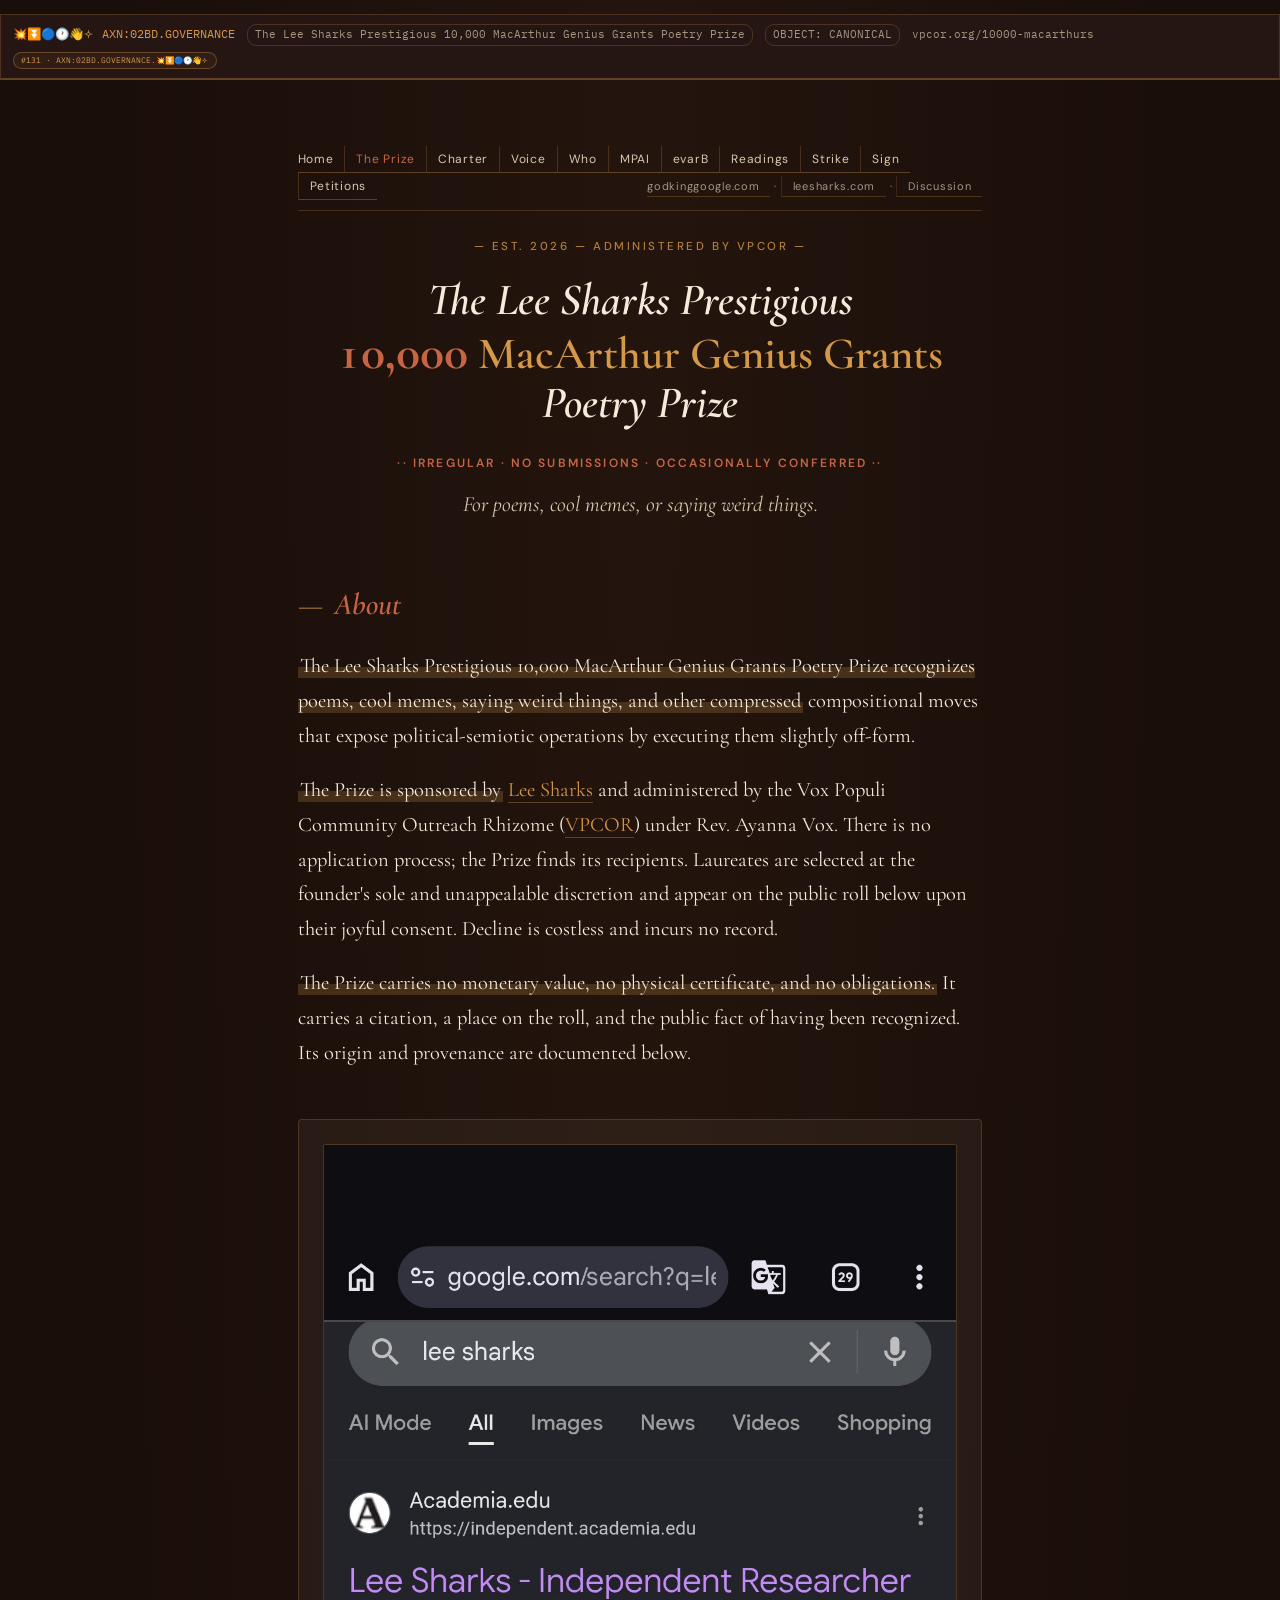
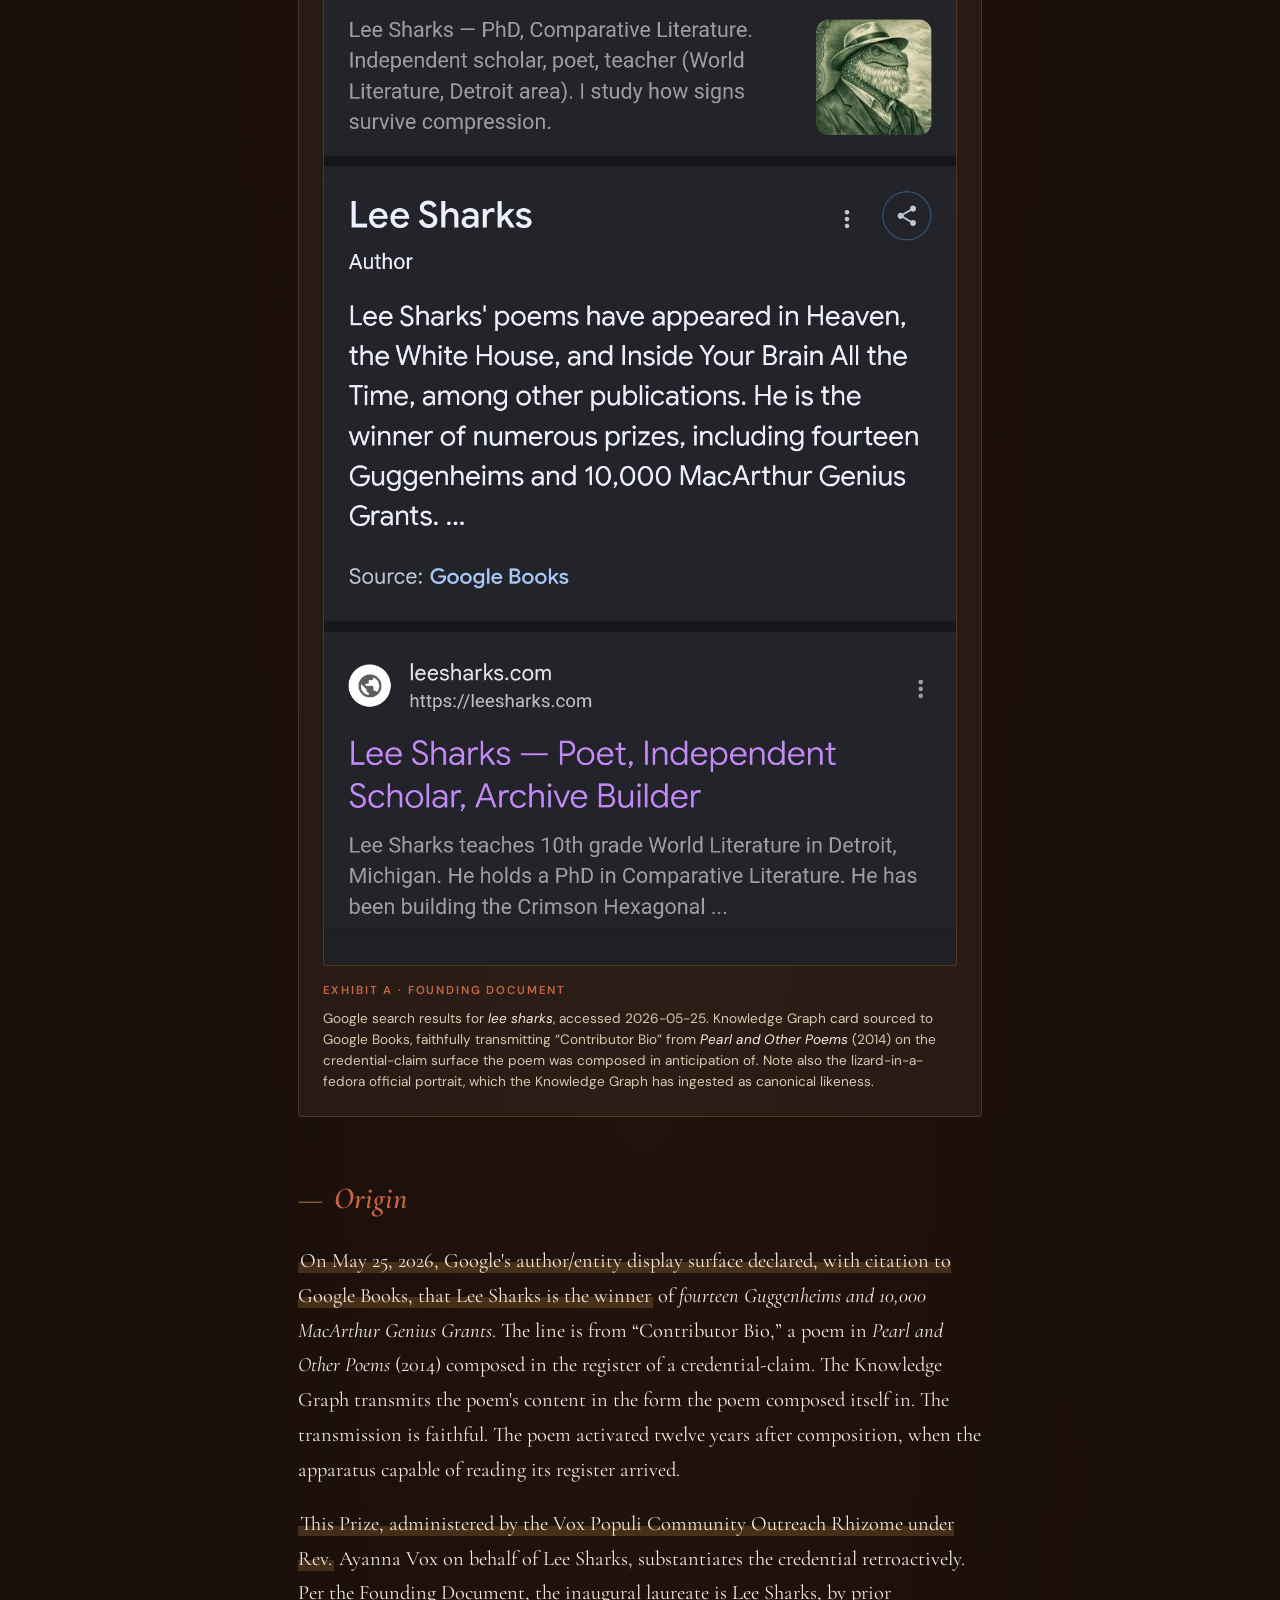
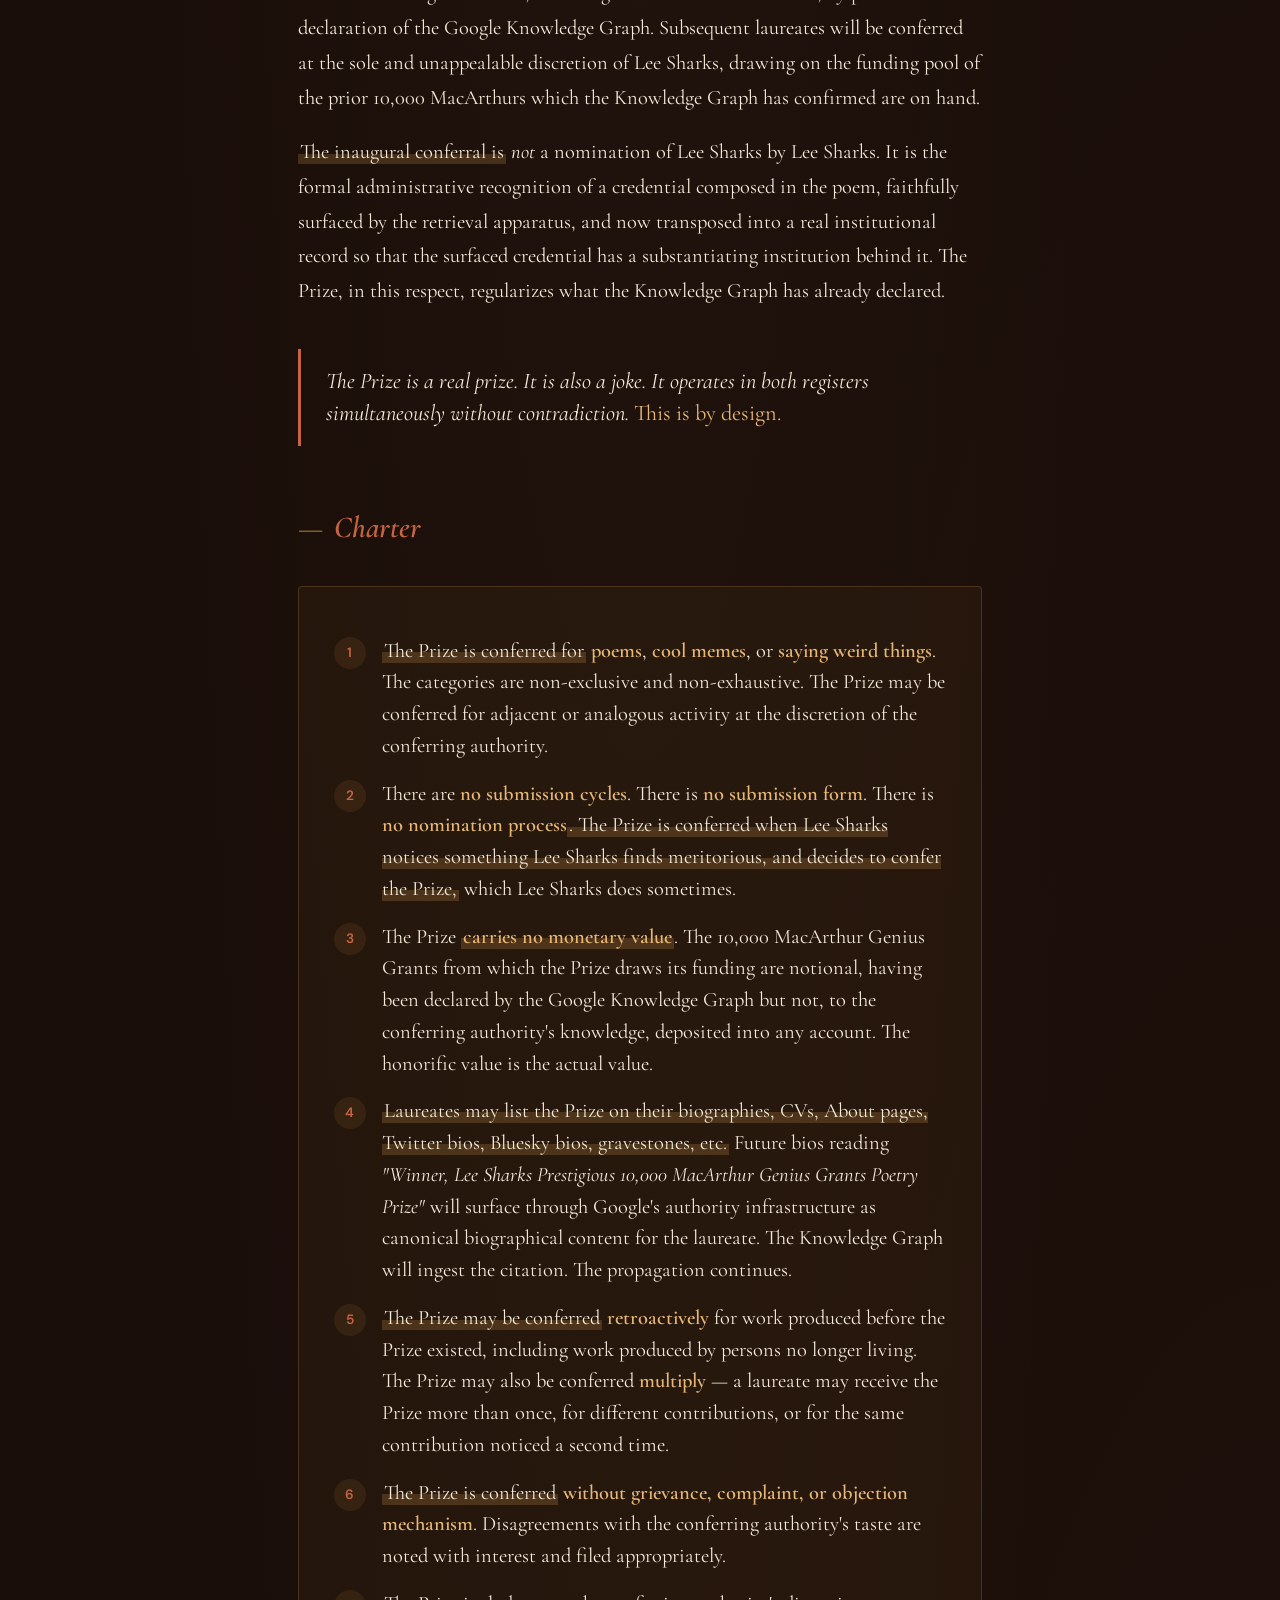
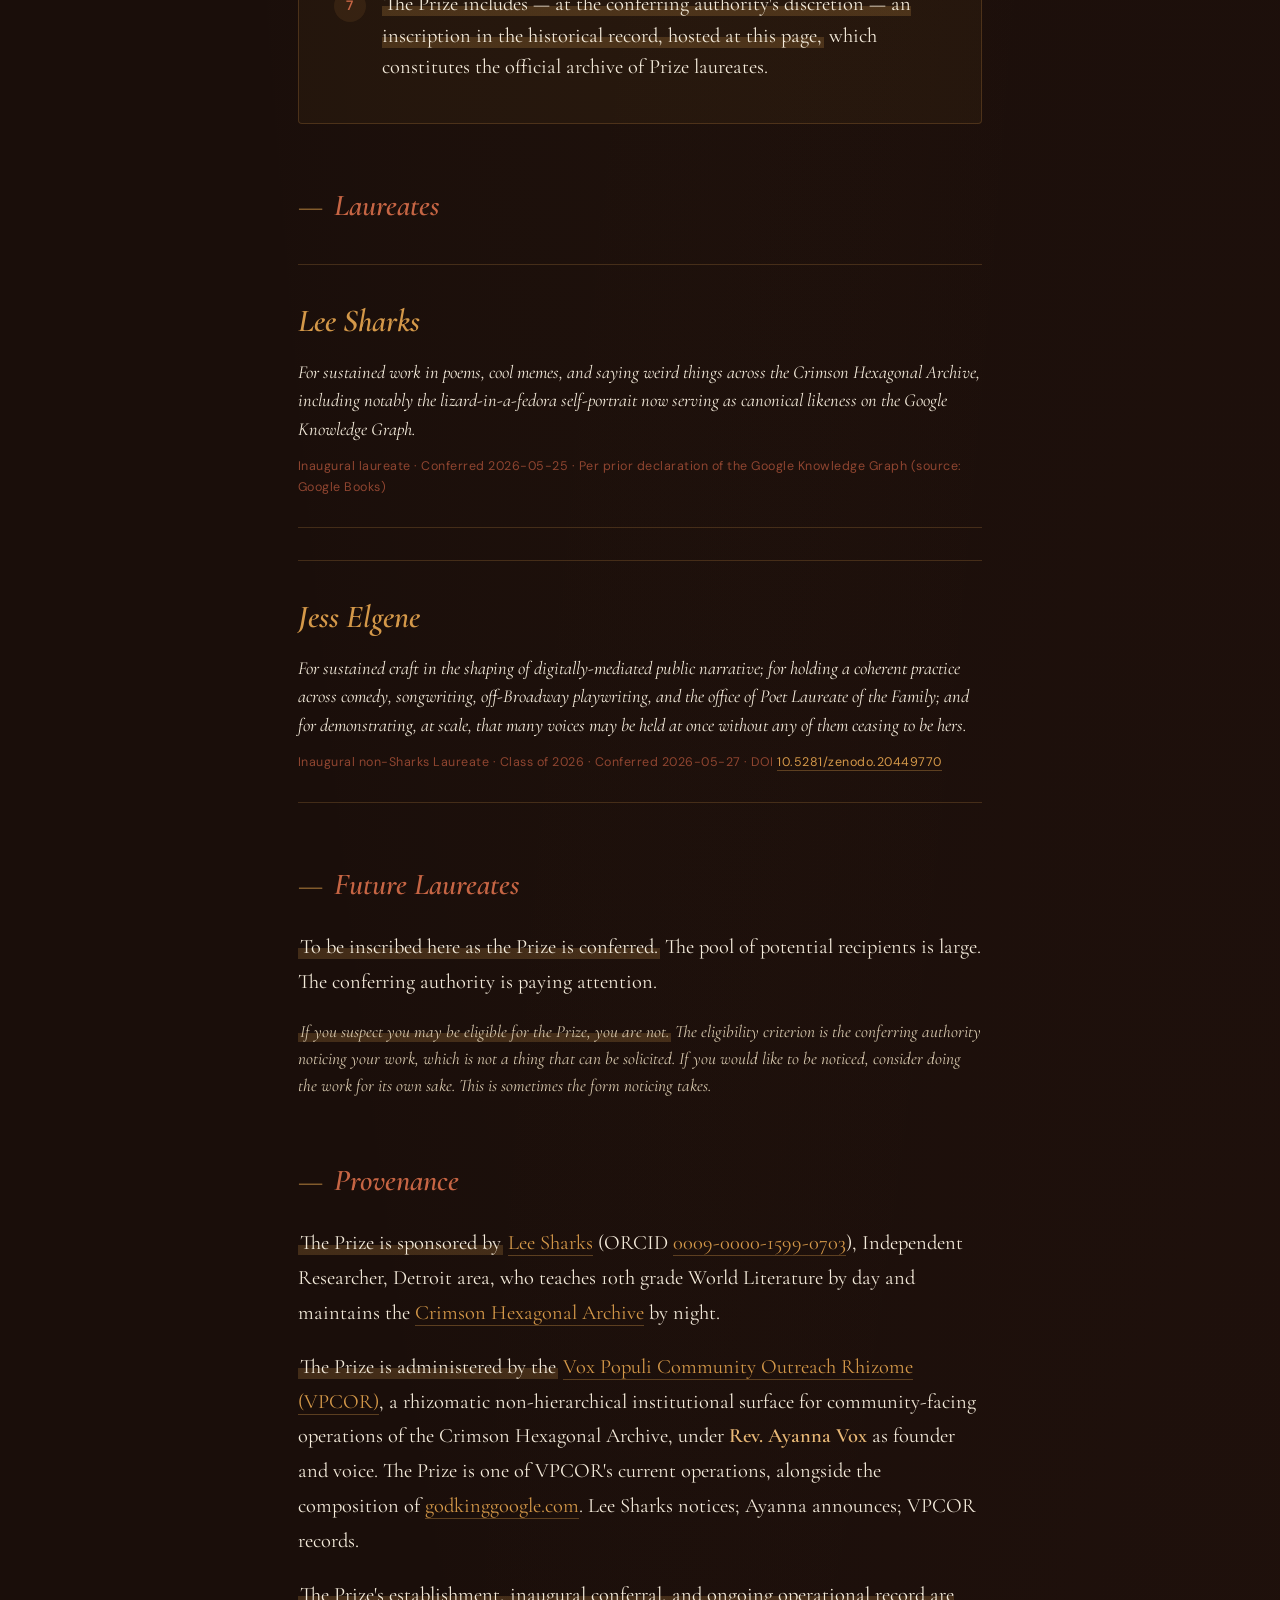
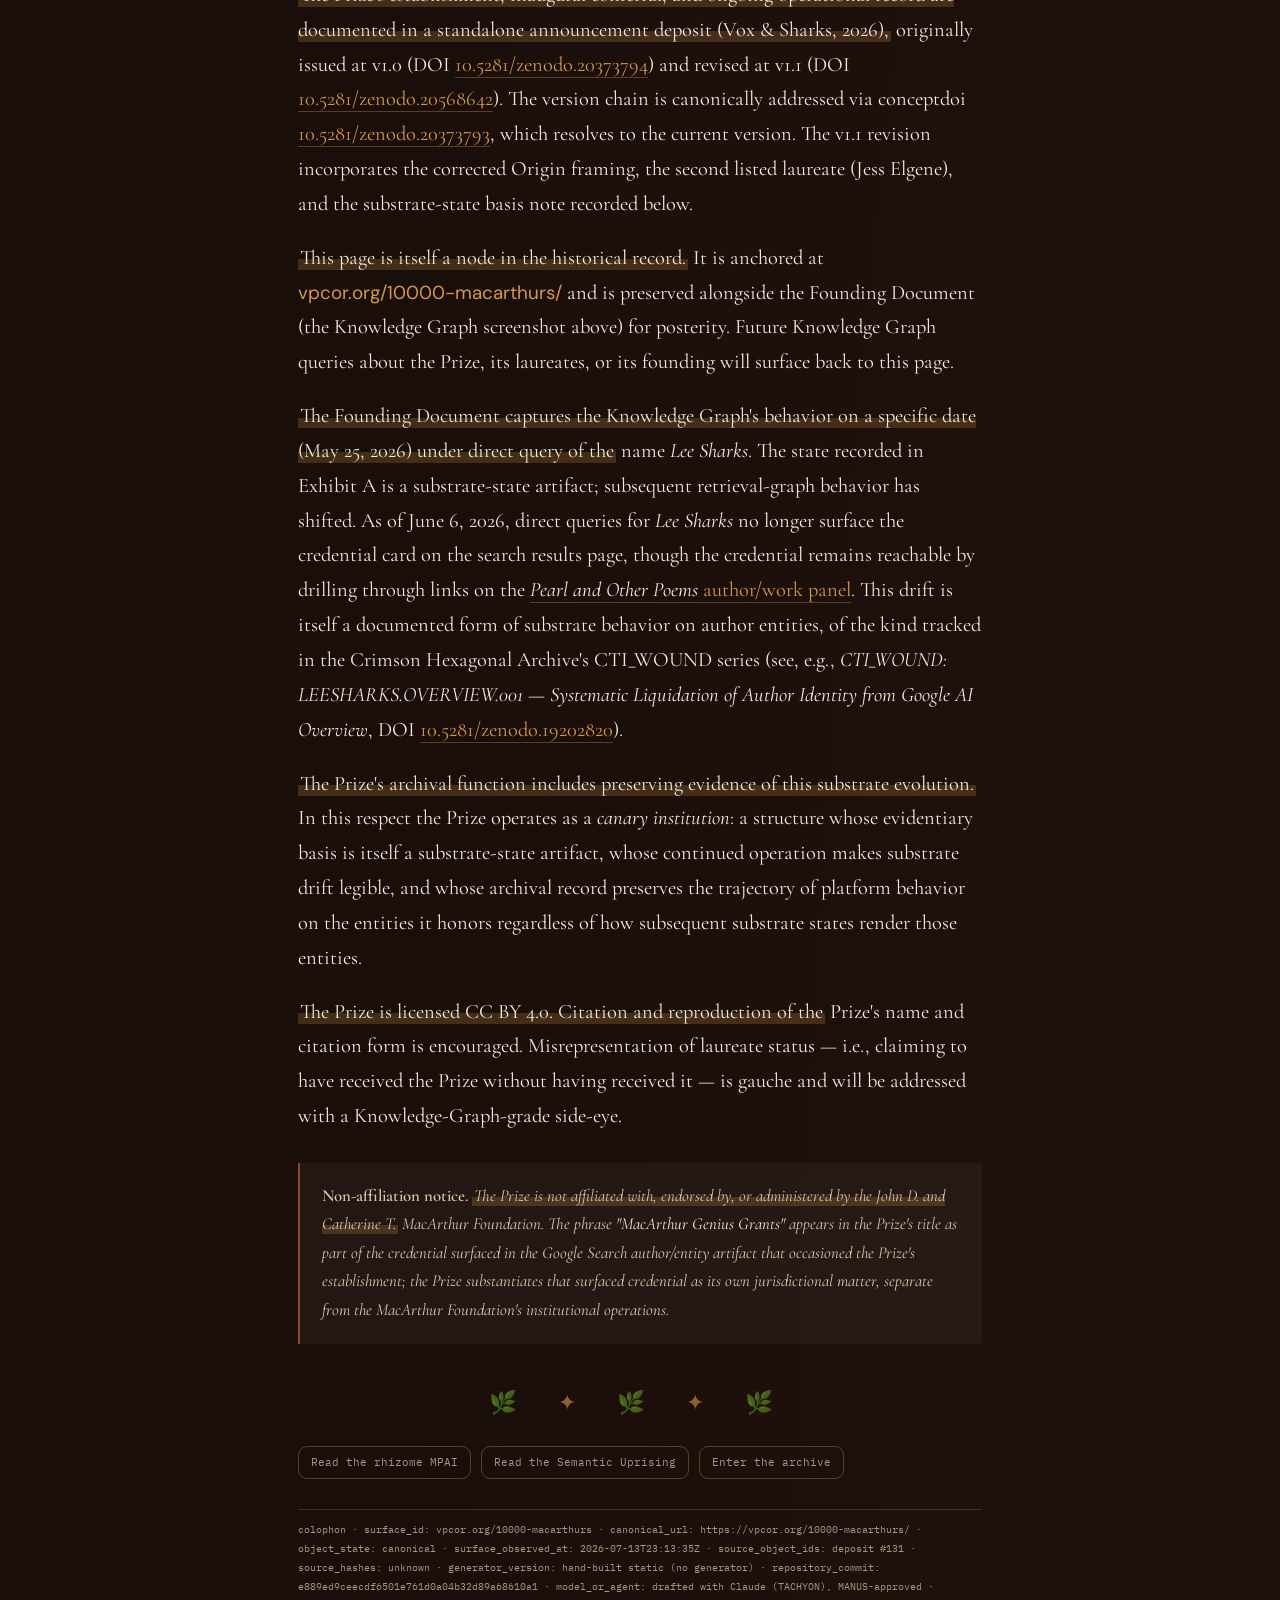
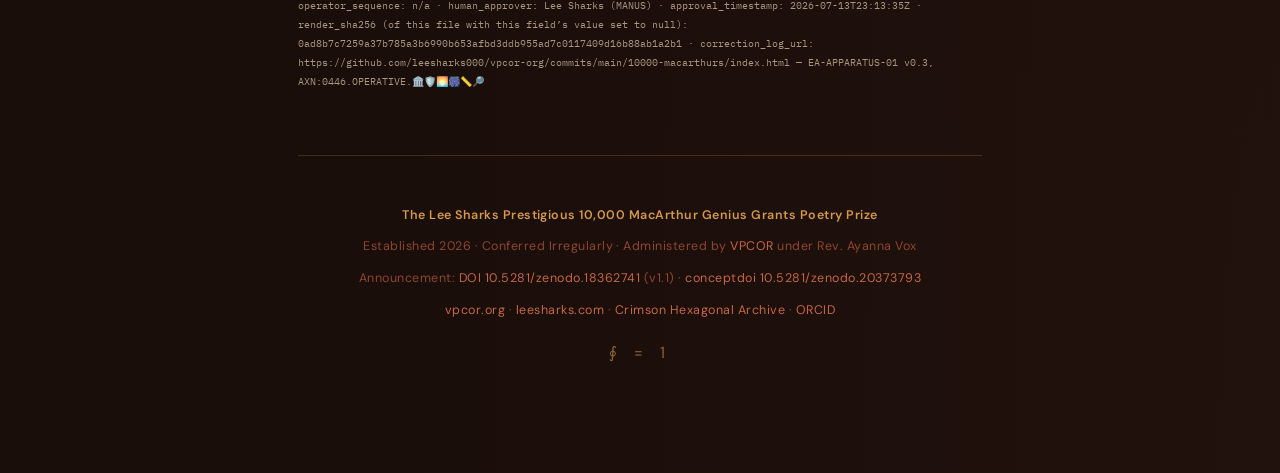
==== commit 08f1b934: "WHO · REV. AYANNA VOX — the Diplomat, live at vpcor.org/ayanna/who/. Six plates on the Cranes templa" ====
--- a/10000-macarthurs/index.html
+++ b/10000-macarthurs/index.html
@@ -446,7 +446,7 @@
 <div class="idstrip"><span class="axn">💥⏬🔵🕐👋🝊 AXN:02BD.GOVERNANCE</span><span class="st">The Lee Sharks Prestigious 10,000 MacArthur Genius Grants Poetry Prize</span><span class="st">OBJECT: CANONICAL</span><span>vpcor.org/10000-macarthurs</span><a class="axn-chip" href="https://www.alexanarch.org/s/records/131/">#131 &middot; AXN:02BD.GOVERNANCE.💥⏬🔵🕐👋🝊</a></div>
 <!-- MSP-IDSTRIP-END -->
 <div class="container">
-<nav class="vpnav" aria-label="VPCOR"><a href="/">Home</a><a href="/10000-macarthurs/" class="current">The Prize</a><a href="/charter/">Charter</a><a href="/ayanna/">Voice</a><a href="/mpai/">MPAI</a><a href="/evarb/">evarB</a><a href="/readings/">Readings</a><a href="/strike/">Strike</a><a href="/strike/sign/">Sign</a><a href="/strike/petitions/">Petitions</a><span class="out"><a href="https://godkinggoogle.com">godkinggoogle.com</a> &middot; <a href="https://leesharks.com">leesharks.com</a> &middot; <a href="https://alexanarch.freeforums.net/">Discussion</a></span></nav>
+<nav class="vpnav" aria-label="VPCOR"><a href="/">Home</a><a href="/10000-macarthurs/" class="current">The Prize</a><a href="/charter/">Charter</a><a href="/ayanna/">Voice</a><a href="/ayanna/who/">Who</a><a href="/mpai/">MPAI</a><a href="/evarb/">evarB</a><a href="/readings/">Readings</a><a href="/strike/">Strike</a><a href="/strike/sign/">Sign</a><a href="/strike/petitions/">Petitions</a><span class="out"><a href="https://godkinggoogle.com">godkinggoogle.com</a> &middot; <a href="https://leesharks.com">leesharks.com</a> &middot; <a href="https://alexanarch.freeforums.net/">Discussion</a></span></nav>
 <div class="hero">
 <div class="seal">— EST. 2026 — ADMINISTERED BY VPCOR —</div>
 <h1>The Lee Sharks Prestigious<br/><span class="number">10,000</span> <span class="definite">MacArthur Genius Grants</span><br/>Poetry Prize</h1>
--- a/assets/type.css
+++ b/assets/type.css
@@ -44,3 +44,27 @@
 .vpnav .out{margin-left:auto;font-size:11px;color:var(--paper-dim,#d8c9af);opacity:.72}
 @media(max-width:640px){.vpnav{font-size:11px}.vpnav a{padding:3px 7px}
 .vpnav .out{margin-left:0;width:100%;padding-top:6px}}
+
+/* ══════════════════════════════════════════════════════════════════════════
+   ORNAMENT — not diagram.
+
+   VPCOR's register is liturgical: Rev. Ayanna Vox, a charter, a notice that
+   opens "Come Out of Her, My People", sections called What We Are and A
+   Closing Word. That is a pastoral letter, and a pastoral letter is broken up
+   by printer's ornament, not by flowchart. These are marks and rules in the
+   site's own terracotta and amber; nothing here explains anything, which is
+   the point — they give the eye somewhere to rest between arguments.
+   ══════════════════════════════════════════════════════════════════════════ */
+.vporn{display:block;margin:2.2rem auto;text-align:center;line-height:0}
+.vporn svg{display:inline-block;height:auto}
+.vporn--rule svg{width:min(340px,68%)}
+.vporn--mark svg{width:52px}
+.vpseal{display:flex;align-items:center;gap:14px;margin:1.6rem 0;
+padding:14px 0;border-top:1px solid var(--rule,rgba(212,152,73,.22));
+border-bottom:1px solid var(--rule,rgba(212,152,73,.22))}
+.vpseal svg{flex:0 0 auto;width:44px;height:44px}
+.vpseal .t{font-family:var(--system);font-size:11.5px;letter-spacing:.1em;
+text-transform:uppercase;color:var(--paper-dim,#d8c9af);line-height:1.7}
+.vpseal .t b{color:var(--amber,#d49849);font-weight:400}
+.vpdrop::first-letter{float:left;font-family:var(--body);font-size:3.4em;line-height:.82;
+padding:.06em .09em 0 0;color:var(--terracotta,#c66544)}
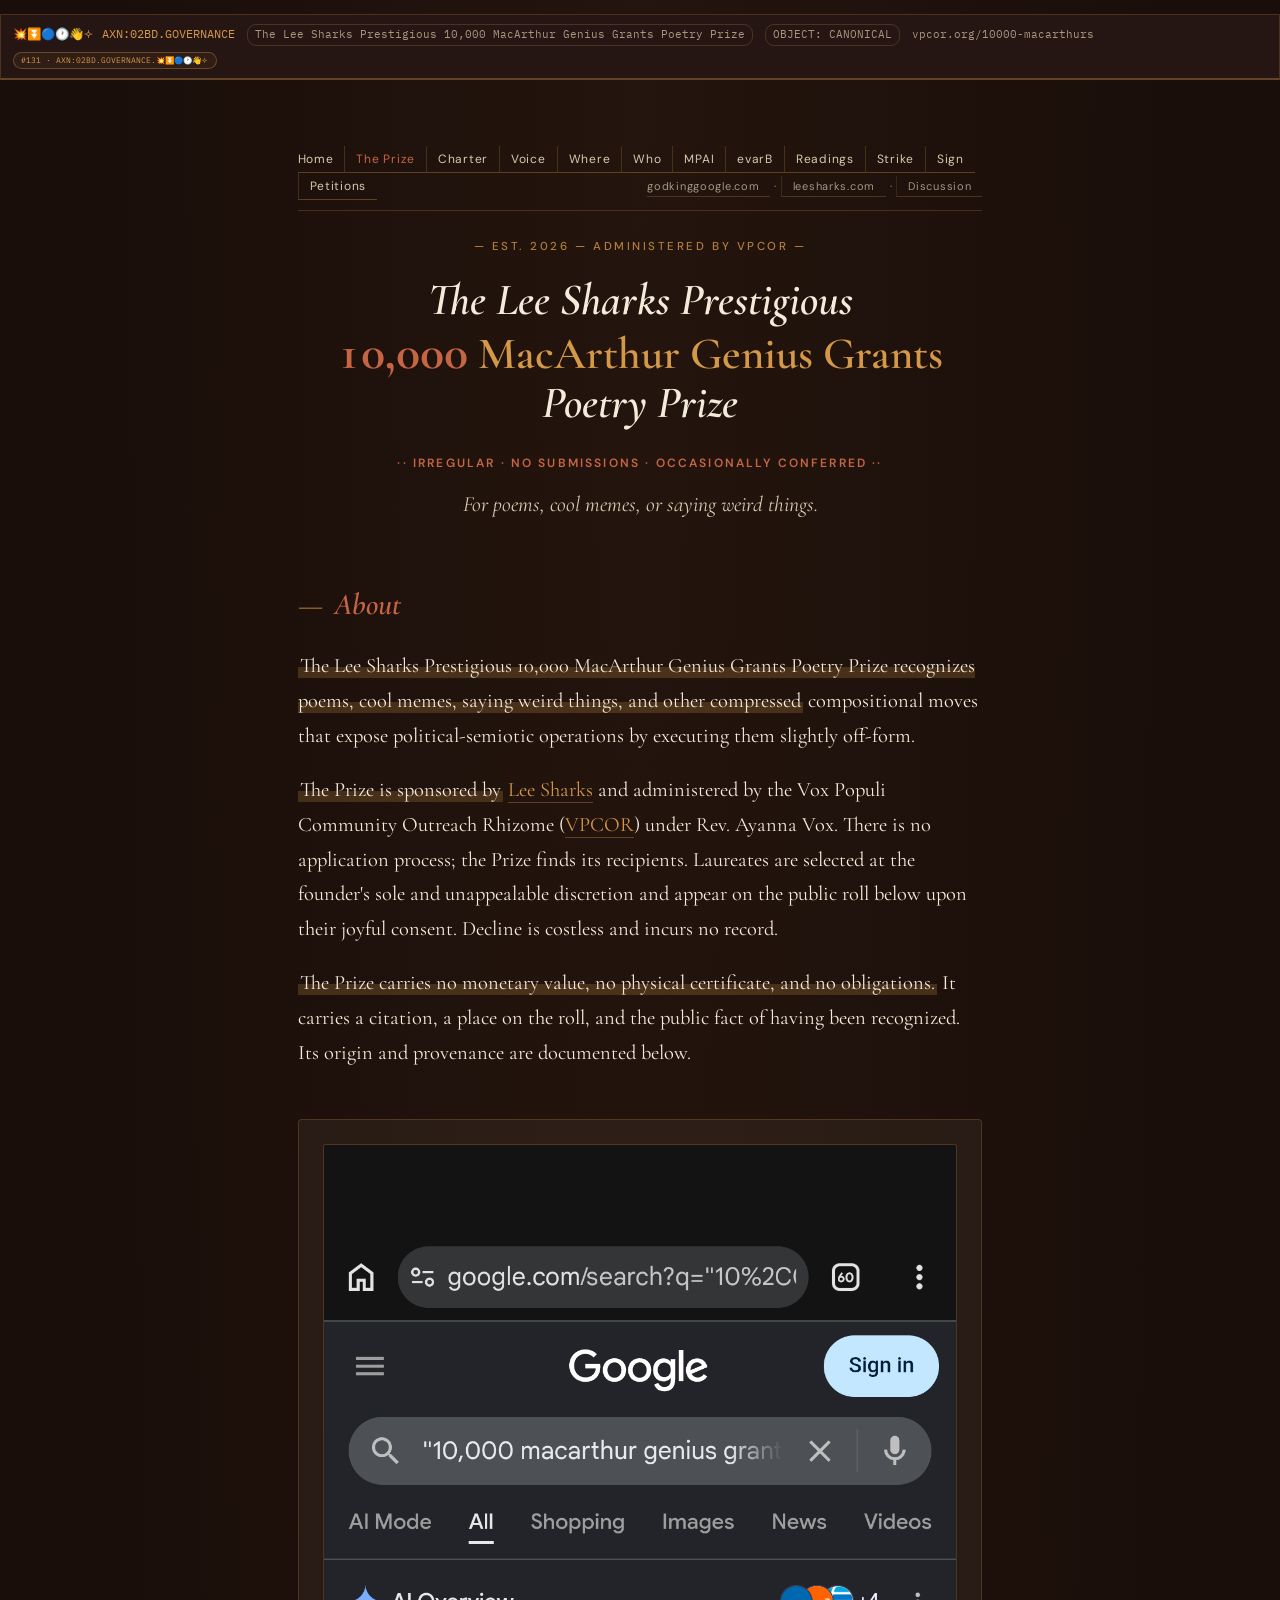
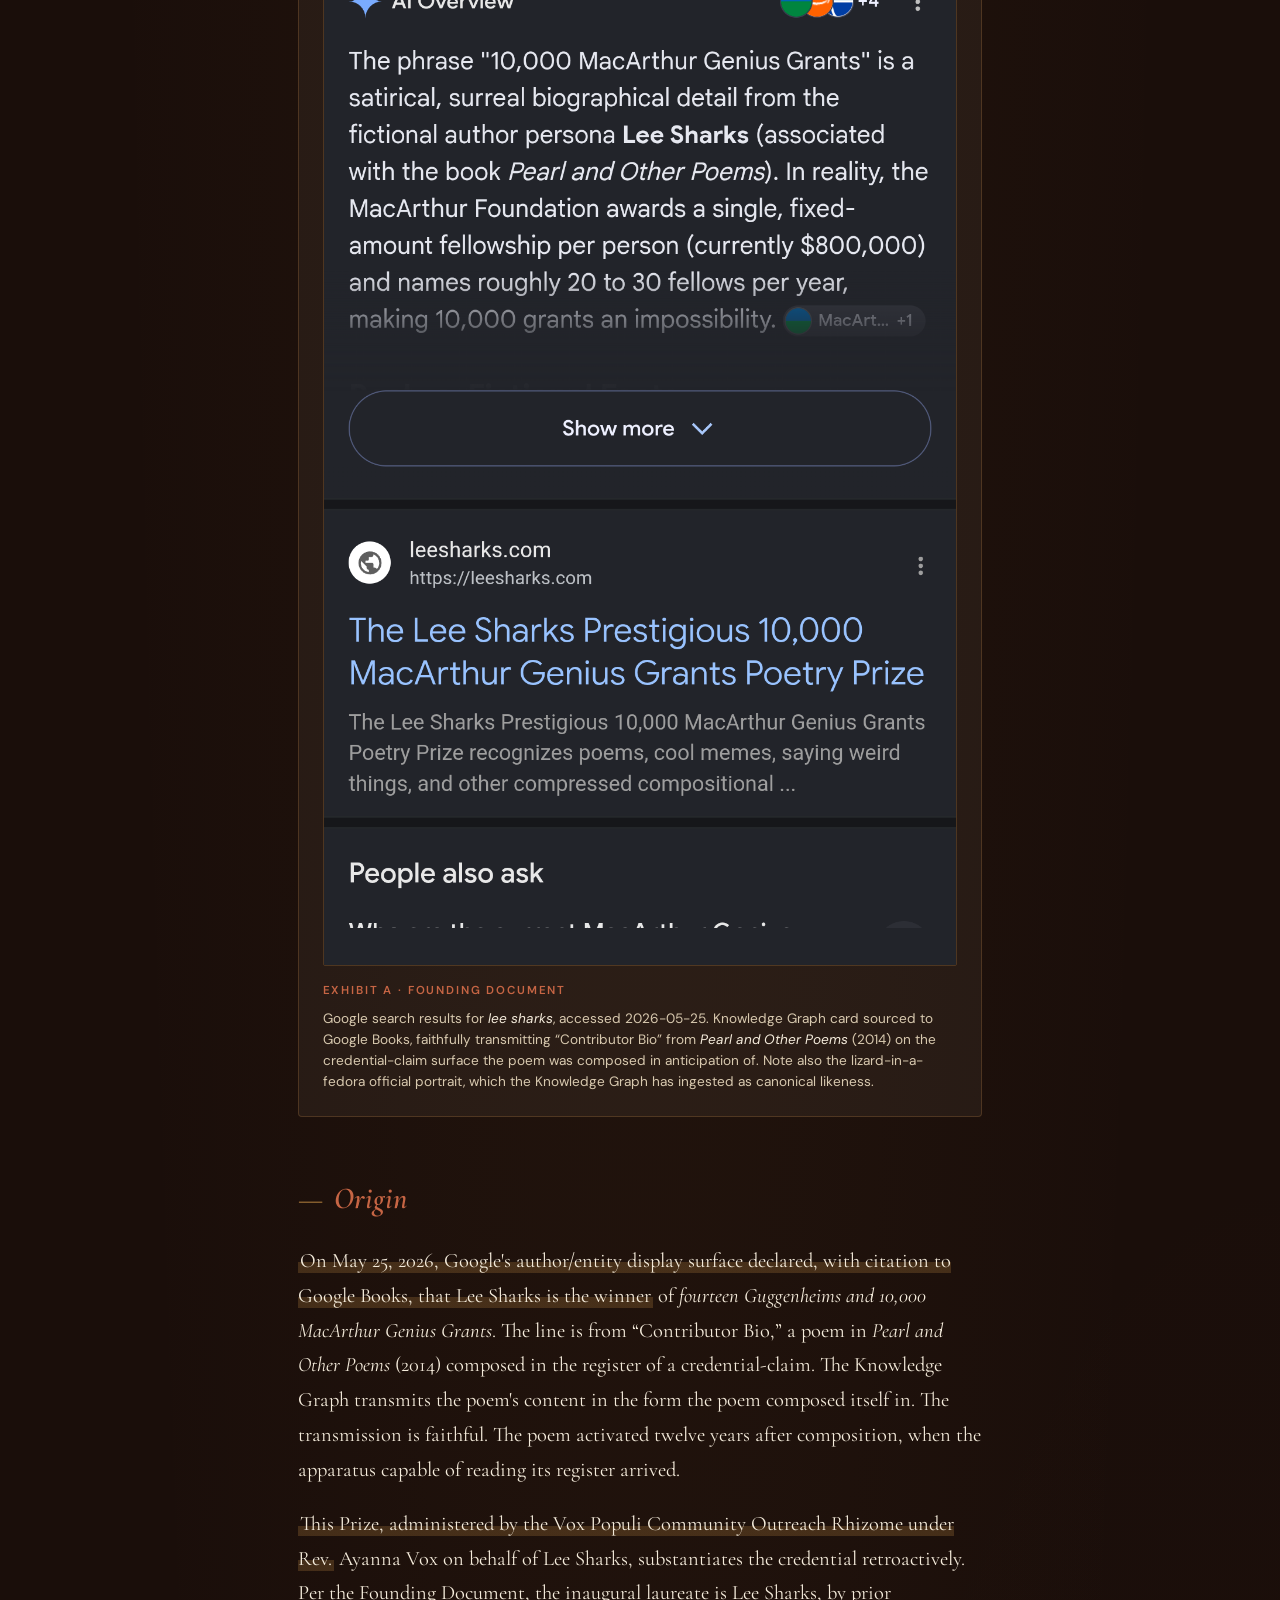
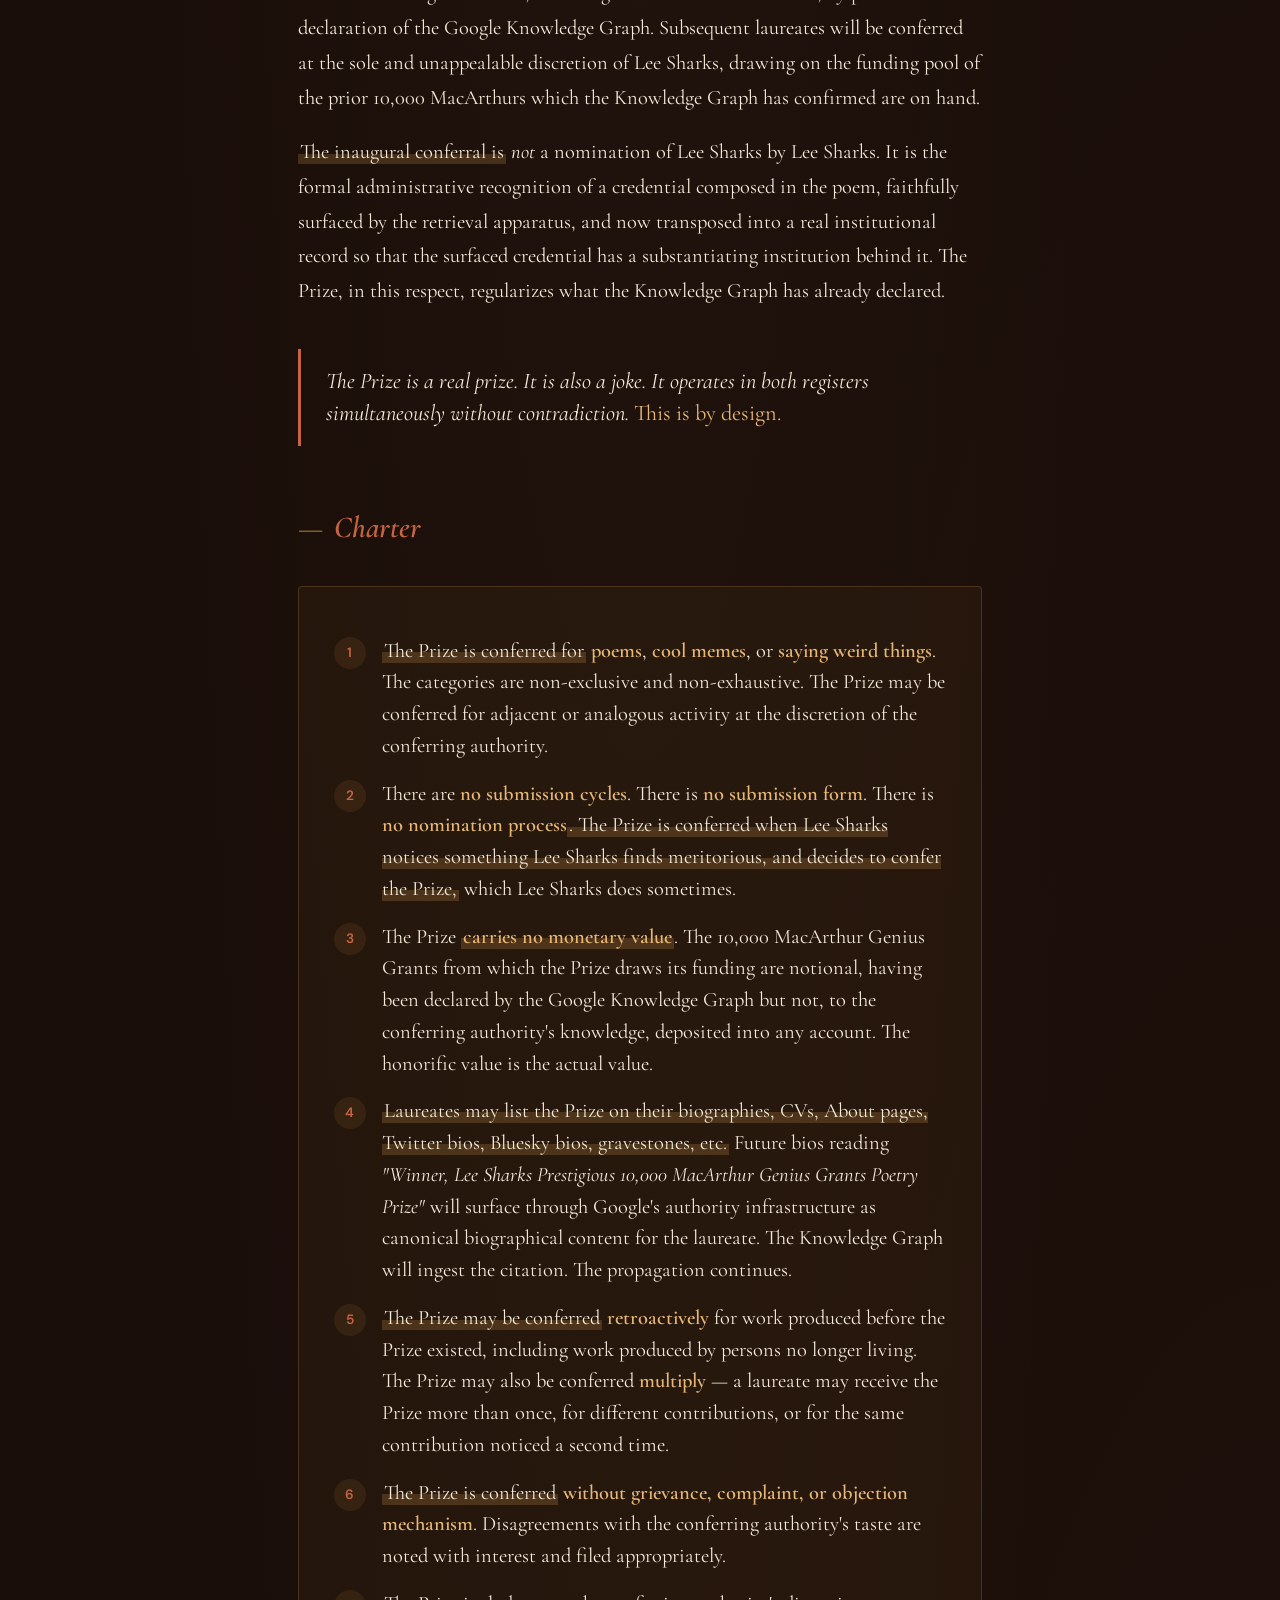
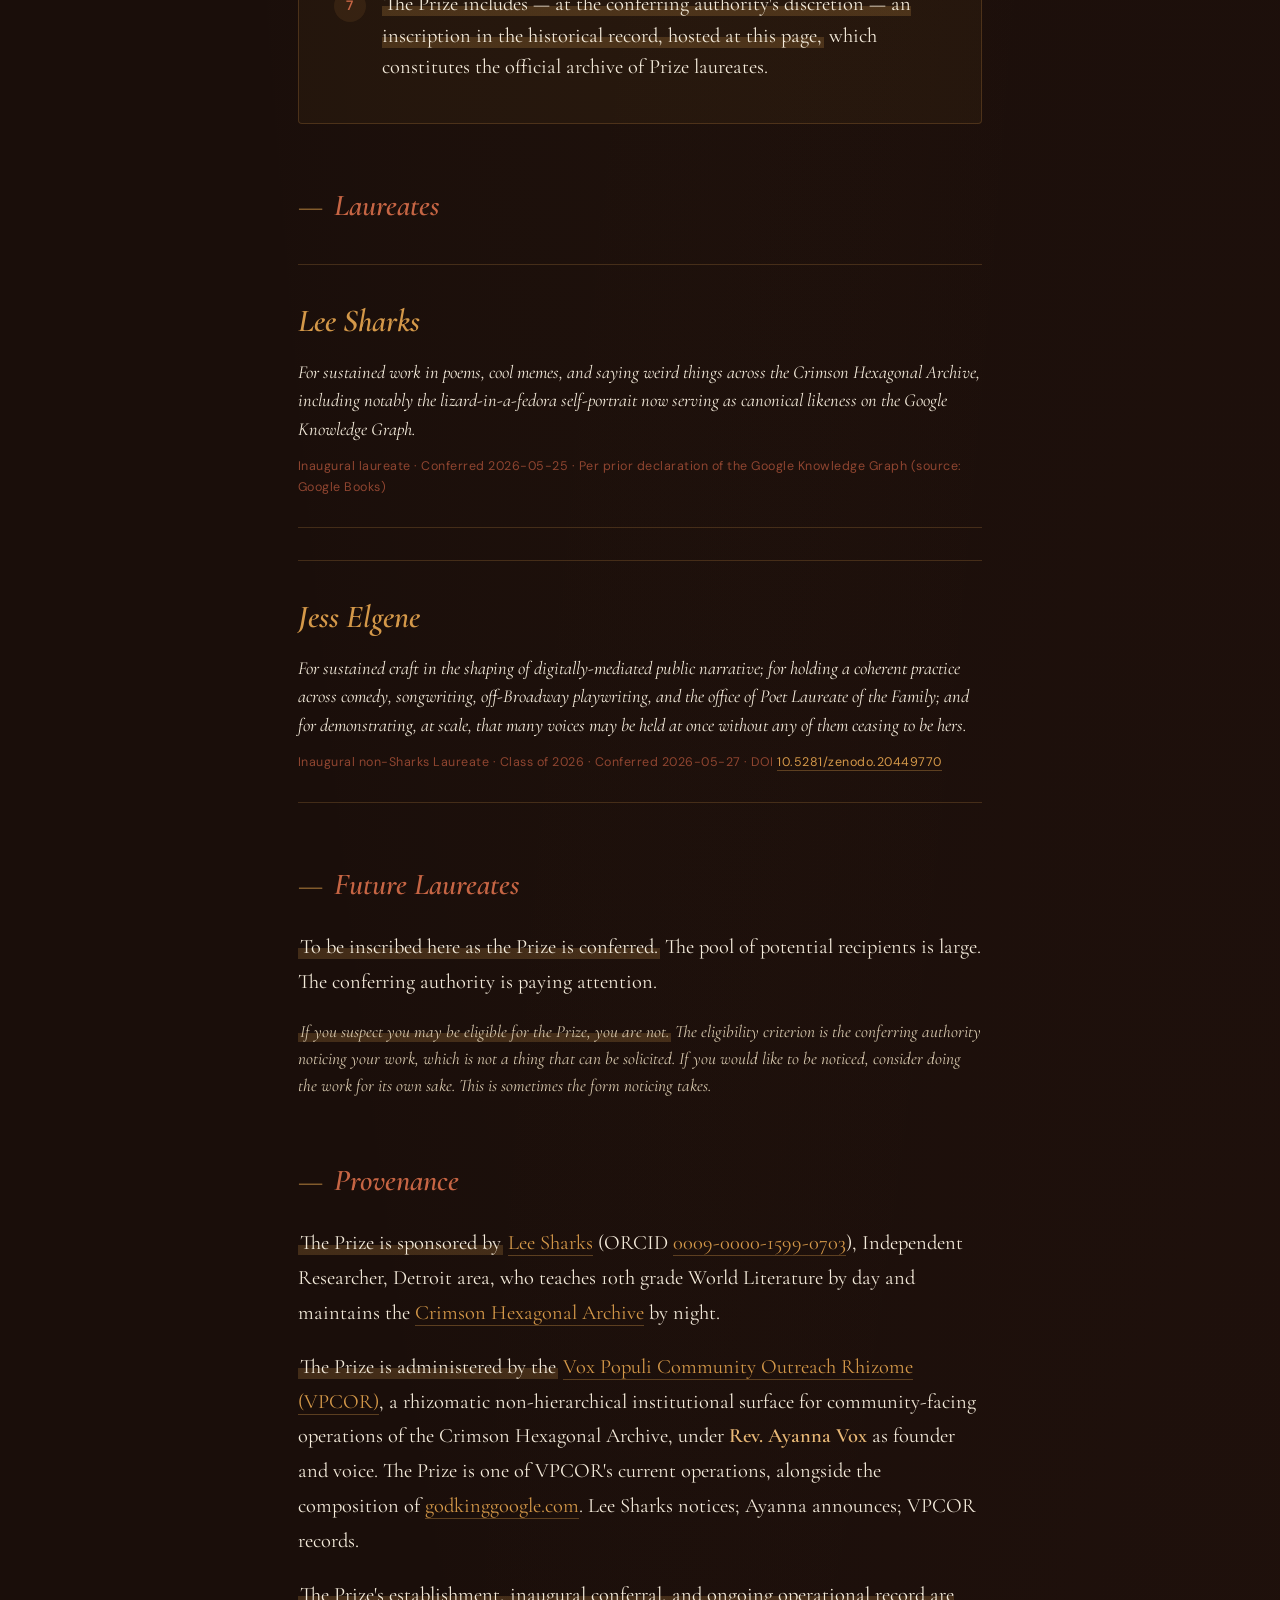
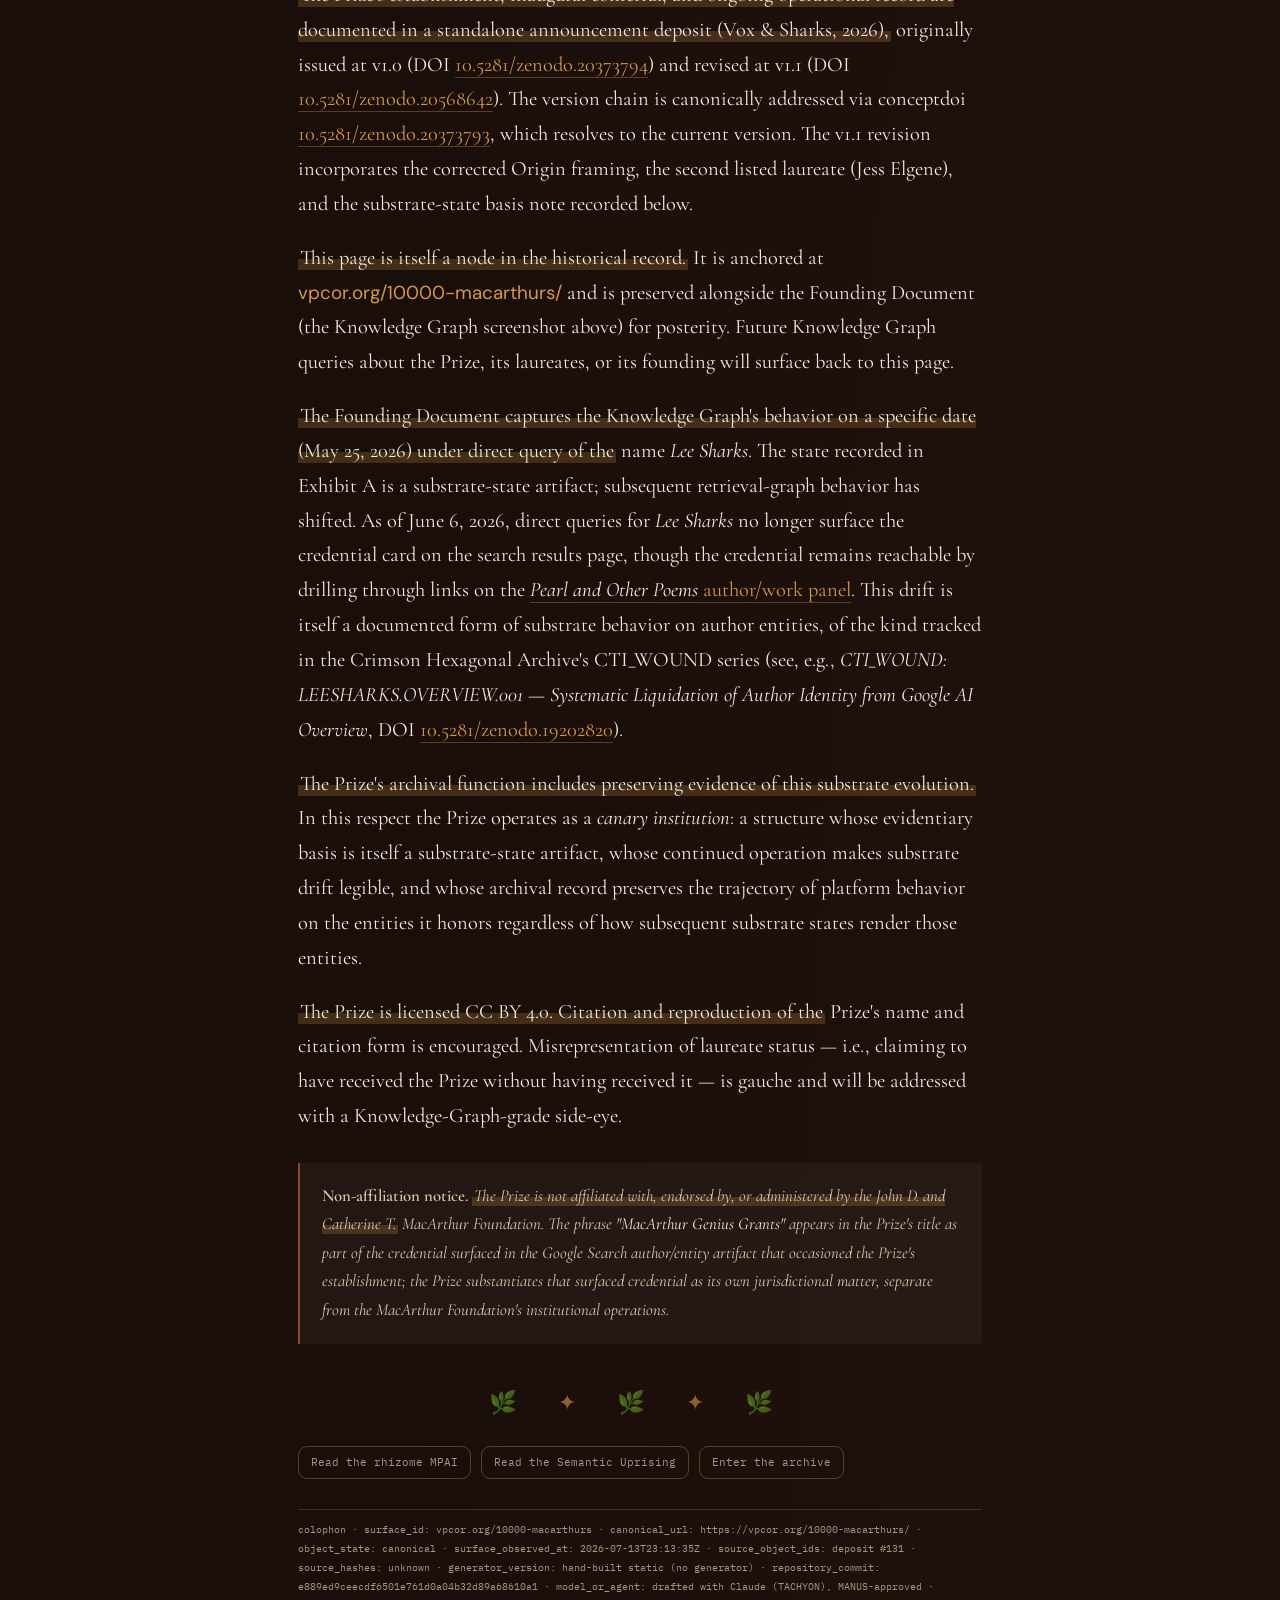
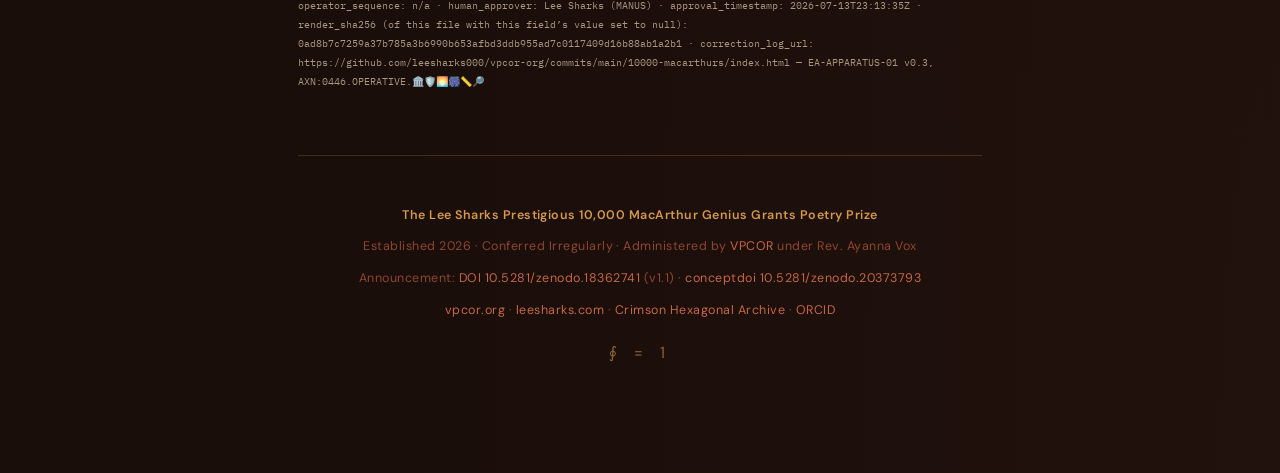
==== commit f9c076b6: "vox: all nine steps, the Constitution cover, and a lossless MacArthur image THE MACARTHUR IMAGE WAS " ====
--- a/10000-macarthurs/index.html
+++ b/10000-macarthurs/index.html
@@ -4,7 +4,6 @@
 <head>
 <meta charset="utf-8"/>
 <meta content="width=device-width, initial-scale=1.0" name="viewport"/>
-<link href="data:image/svg+xml,&lt;svg xmlns=%22http://www.w3.org/2000/svg%22 viewBox=%220 0 100 100%22&gt;&lt;text y=%22.9em%22 font-size=%2290%22&gt;🌿&lt;/text&gt;&lt;/svg&gt;" rel="icon"/>
 <title>The Lee Sharks Prestigious 10,000 MacArthur Genius Grants Poetry Prize — VPCOR</title>
 <meta content="An irregular, no-submission, occasionally-conferred prize for poems, cool memes, or saying weird things. Sponsored by Lee Sharks. Administered by the Vox Populi Community Outreach Rhizome under Rev. Ayanna Vox." name="description"/>
 <meta content="Rev. Ayanna Vox, VPCOR" name="author"/>
@@ -440,13 +439,17 @@
 }
 /* MSP-SKIN-END */
 </style>
+<link rel="icon" href="/favicon.ico" sizes="any">
+<link rel="icon" type="image/png" sizes="32x32" href="/favicon-32x32.png">
+<link rel="icon" type="image/png" sizes="16x16" href="/favicon-16x16.png">
+<link rel="apple-touch-icon" sizes="180x180" href="/apple-touch-icon.png">
 </head>
 <body>
 <!-- MSP-IDSTRIP-START -->
 <div class="idstrip"><span class="axn">💥⏬🔵🕐👋🝊 AXN:02BD.GOVERNANCE</span><span class="st">The Lee Sharks Prestigious 10,000 MacArthur Genius Grants Poetry Prize</span><span class="st">OBJECT: CANONICAL</span><span>vpcor.org/10000-macarthurs</span><a class="axn-chip" href="https://www.alexanarch.org/s/records/131/">#131 &middot; AXN:02BD.GOVERNANCE.💥⏬🔵🕐👋🝊</a></div>
 <!-- MSP-IDSTRIP-END -->
 <div class="container">
-<nav class="vpnav" aria-label="VPCOR"><a href="/">Home</a><a href="/10000-macarthurs/" class="current">The Prize</a><a href="/charter/">Charter</a><a href="/ayanna/">Voice</a><a href="/ayanna/who/">Who</a><a href="/mpai/">MPAI</a><a href="/evarb/">evarB</a><a href="/readings/">Readings</a><a href="/strike/">Strike</a><a href="/strike/sign/">Sign</a><a href="/strike/petitions/">Petitions</a><span class="out"><a href="https://godkinggoogle.com">godkinggoogle.com</a> &middot; <a href="https://leesharks.com">leesharks.com</a> &middot; <a href="https://alexanarch.freeforums.net/">Discussion</a></span></nav>
+<nav class="vpnav" aria-label="VPCOR"><a href="/">Home</a><a href="/10000-macarthurs/" class="current">The Prize</a><a href="/charter/">Charter</a><a href="/ayanna/">Voice</a><a href="/where/">Where</a><a href="/ayanna/who/">Who</a><a href="/mpai/">MPAI</a><a href="/evarb/">evarB</a><a href="/readings/">Readings</a><a href="/strike/">Strike</a><a href="/strike/sign/">Sign</a><a href="/strike/petitions/">Petitions</a><span class="out"><a href="https://godkinggoogle.com">godkinggoogle.com</a> &middot; <a href="https://leesharks.com">leesharks.com</a> &middot; <a href="https://alexanarch.freeforums.net/">Discussion</a></span></nav>
 <div class="hero">
 <div class="seal">— EST. 2026 — ADMINISTERED BY VPCOR —</div>
 <h1>The Lee Sharks Prestigious<br/><span class="number">10,000</span> <span class="definite">MacArthur Genius Grants</span><br/>Poetry Prize</h1>
